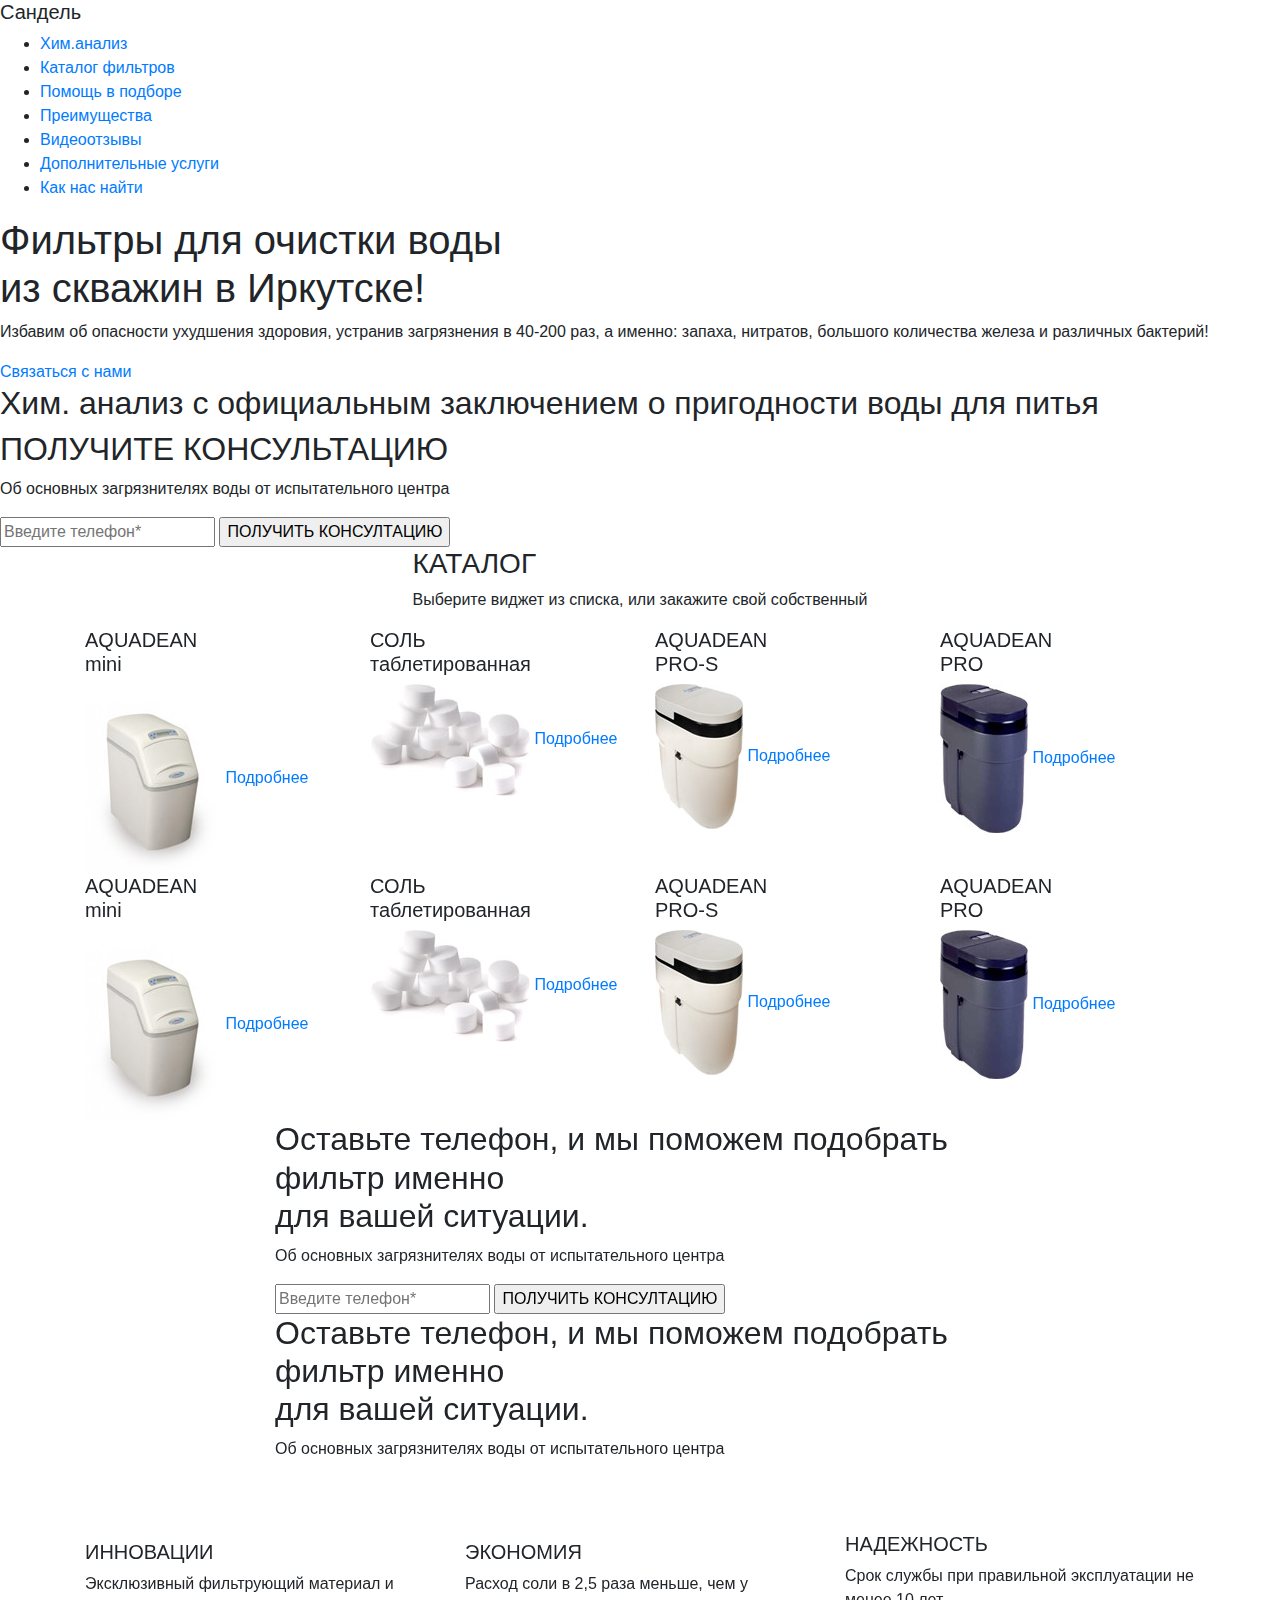
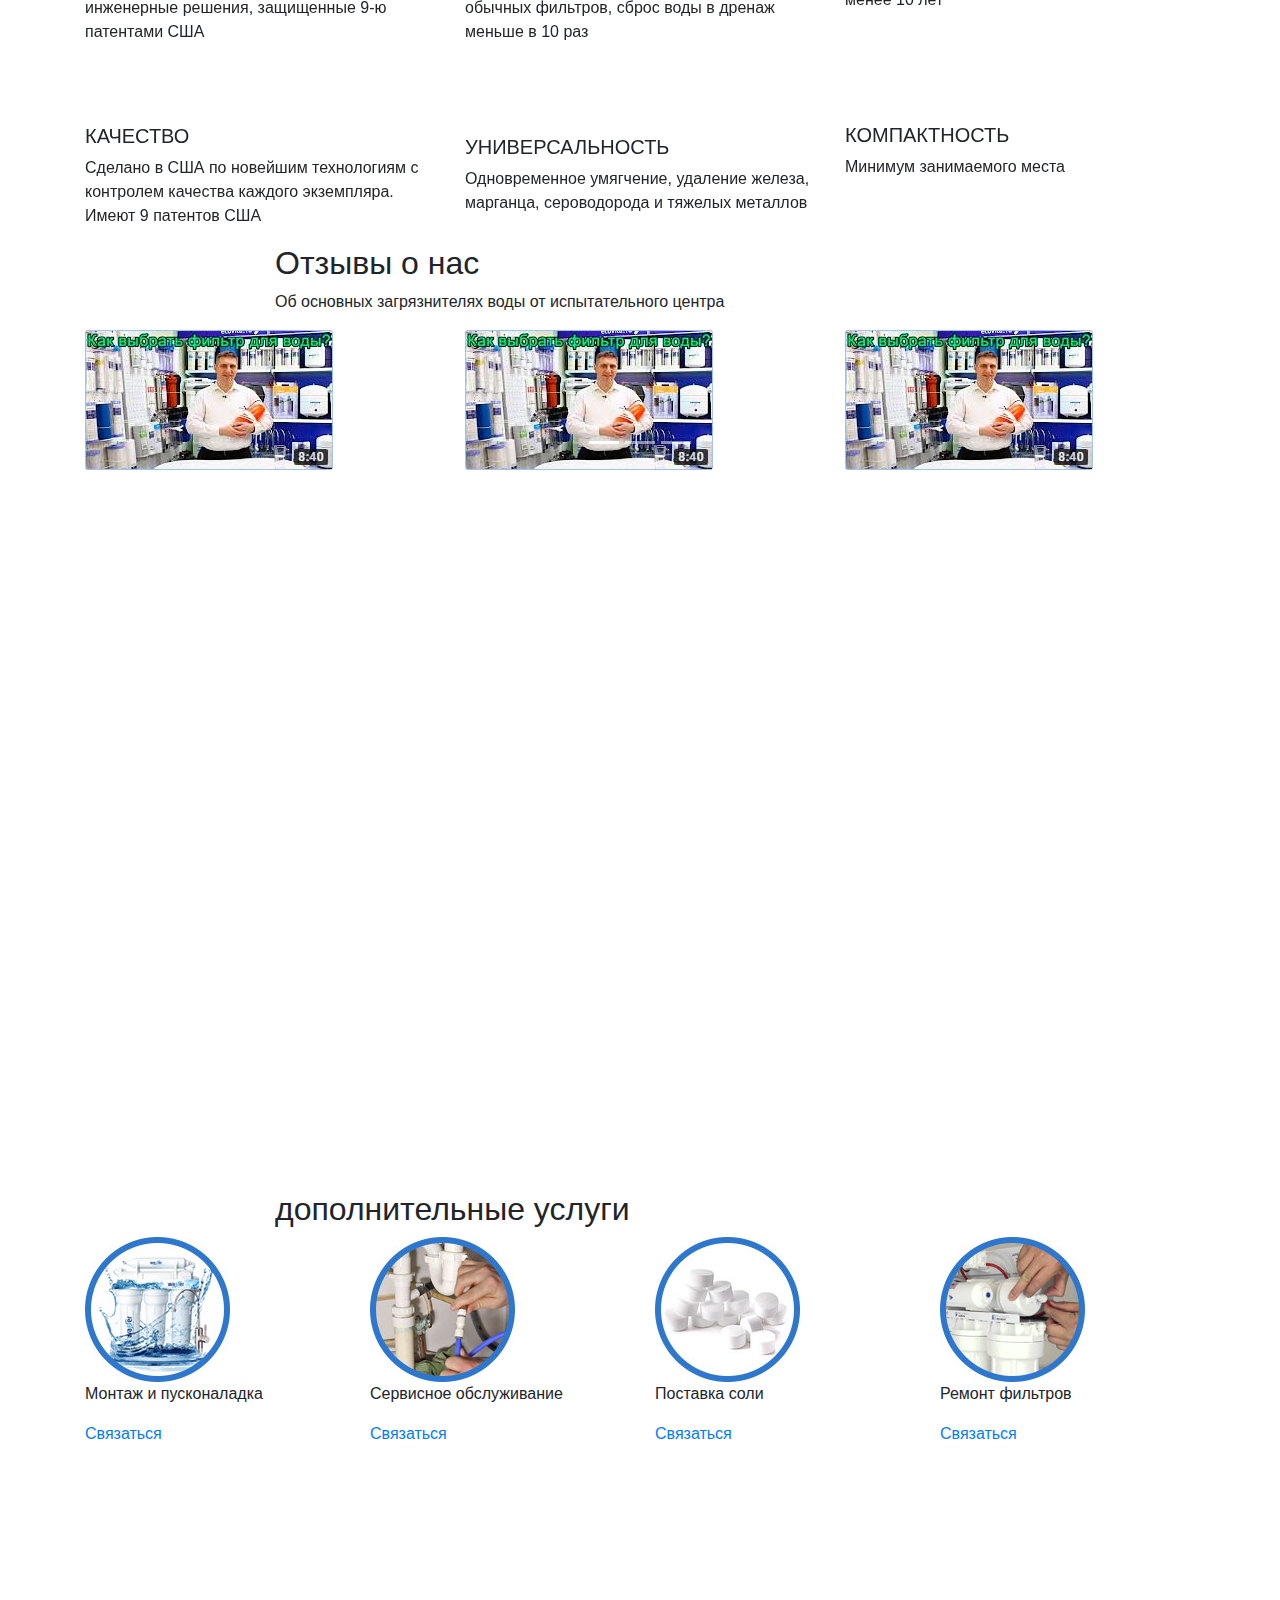
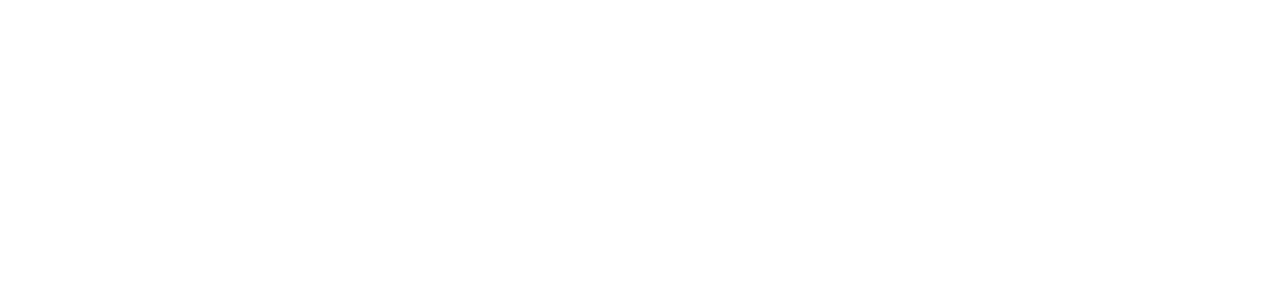
==== filtera/index.html @ b38eb8bc "project-bootstrap" ====
<!doctype html>
<html lang="en">
<head>
    <meta charset="UTF-8">
    <meta name="viewport"
          content="width=device-width, user-scalable=no, initial-scale=1.0, maximum-scale=1.0, minimum-scale=1.0">
    <meta http-equiv="X-UA-Compatible" content="ie=edge">
    <title>Document</title>
    <link rel="stylesheet" href="styles/bootstrap.min.css">
    <link rel="stylesheet" href="styles/magnific-popup.css">
    <link rel="stylesheet" href="styles/main.css">


</head>
<body>
<header>

    <section id="navigate">
        <h5>Сандель</h5>
        <ul>
            <li>
                <a class="navi-item" href="#analyse">Хим.анализ</a>
            </li>
            <li>
                <a class="navi-item" href="#catalog">Каталог фильтров</a>
            </li>
            <li>
                <a class="navi-item" href="#callback">Помощь в подборе</a>
            </li>
            <li>
                <a class="navi-item" href="#advantage">Преимущества</a>
            </li>
            <li>
                <a class="navi-item" href="#video-comment">Видеоотзывы</a>
            </li>
            <li>
                <a class="navi-item" href="#service">Дополнительные услуги</a>
            </li>

            <li>
                <a class="navi-item map-navi" href="#map">Как нас найти</a>
            </li>
        </ul>
        <div class="hamburger">
            <div class="hamburger-center-line"></div>
        </div>
    </section>


    <section id="about_us">
        <div class="text_inner">
            <h1>Фильтры для очистки воды
                <br>
                из скважин в Иркутске!</h1>
            <p>Избавим об опасности ухудшения здоровия, устранив загрязнения в 40-200 раз, а именно:
                запаха, нитратов, большого количества железа и различных бактерий!</p>
            <a href="">Связаться с нами</a>
        </div>
    </section>


    <section id="analyse">
        <div class="content-box">
            <div class="content-inner">
                <h2>Хим. анализ с официальным заключением
                    о пригодности воды для питья</h2>
                <div class="submit-card">
                    <h2>ПОЛУЧИТЕ КОНСУЛЬТАЦИЮ</h2>
                    <p>Об основных загрязнителях воды от испытательного центра</p>
                    <form action="" method="post" id="call">
                        <input type="text" class="phone" placeholder="Введите телефон*">
                        <input type="submit" class="submit-phone" value="ПОЛУЧИТЬ КОНСУЛТАЦИЮ">
                    </form>
                </div>
            </div>
        </div>
    </section>


    <section id="catalog" class="">
        <div class="container">
            <div class="content-box row justify-content-center">
                <div class="text-box col-xl-auto">
                    <h3>КАТАЛОГ</h3>
                    <p>Выберите виджет из списка, или закажите свой собственный</p>
                </div>

                <div id="carouselExampleIndicators" class="carousel c-1 slide" data-ride="carousel">
                    <ol class="carousel-indicators">
                        <li data-target="#carouselExampleIndicators" data-slide-to="0" class="active"></li>
                        <li data-target="#carouselExampleIndicators" data-slide-to="1"></li>
                        <li data-target="#carouselExampleIndicators" data-slide-to="2"></li>
                    </ol>
                    <div class="carousel-inner">
                        <div class="carousel-item active">
                            <div class="items-box d-block w-100">
                                <div class="container">
                                    <div class="row  justify-content-center">
                                        <div class=".col-sm-6 col-md-5 col-lg-4 col-xl-3">
                                            <div class="item-block">
                                                <h5>AQUADEAN <br>mini</h5>
                                                <img src="img/item1.jpg" alt="">
                                                <a href="" class="button">Подробнее</a>
                                            </div>
                                        </div>
                                        <div class=".col-sm-6 col-md-5 col-lg-4 col-xl-3">
                                            <div class="item-block">
                                                <h5>СОЛЬ <br>таблетированная</h5>
                                                <img src="img/item2.jpg" alt="">
                                                <a href="" class="button">Подробнее</a>
                                            </div>
                                        </div>
                                        <div class=".col-sm-6 col-md-5 col-lg-4 col-xl-3">
                                            <div class="item-block">
                                                <h5>AQUADEAN <br>PRO-S</h5>
                                                <img src="img/item3.jpg" alt="">
                                                <a href="" class="button">Подробнее</a>
                                            </div>
                                        </div>
                                        <div class=".col-sm-6 col-md-5 col-lg-4 col-xl-3">
                                            <div class="item-block">
                                                <h5>AQUADEAN <br>PRO</h5>
                                                <img src="img/item4.jpg" alt="">
                                                <a href="" class="button">Подробнее</a>
                                            </div>
                                        </div>
                                        <div class=".col-sm-6 col-md-5 col-lg-4 col-xl-3">
                                            <div class="item-block">
                                                <h5>AQUADEAN <br>mini</h5>
                                                <img src="img/item1.jpg" alt="">
                                                <a href="" class="button">Подробнее</a>
                                            </div>
                                        </div>
                                        <div class=".col-sm-6 col-md-5 col-lg-4 col-xl-3">
                                            <div class="item-block">
                                                <h5>СОЛЬ <br>таблетированная</h5>
                                                <img src="img/item2.jpg" alt="">
                                                <a href="" class="button">Подробнее</a>
                                            </div>
                                        </div>
                                        <div class=".col-sm-6 col-md-5 col-lg-4 col-xl-3">
                                            <div class="item-block">
                                                <h5>AQUADEAN <br>PRO-S</h5>
                                                <img src="img/item3.jpg" alt="">
                                                <a href="" class="button">Подробнее</a>
                                            </div>
                                        </div>
                                        <div class=".col-sm-6 col-md-5 col-lg-4 col-xl-3">
                                            <div class="item-block">
                                                <h5>AQUADEAN <br>PRO</h5>
                                                <img src="img/item4.jpg" alt="">
                                                <a href="" class="button">Подробнее</a>
                                            </div>
                                        </div>
                                    </div>
                                </div>
                            </div>
                        </div>
                        <div class="carousel-item">
                            <div class="items-box d-block w-100">
                                <div class="container">
                                    <div class="row  justify-content-center">
                                        <div class=".col-sm-6 col-md-5 col-lg-4 col-xl-3">
                                            <div class="item-block">
                                                <h5>AQUADEAN <br>mini</h5>
                                                <img src="img/item1.jpg" alt="">
                                                <a href="" class="button">Подробнее</a>
                                            </div>
                                        </div>
                                        <div class=".col-sm-6 col-md-5 col-lg-4 col-xl-3">
                                            <div class="item-block">
                                                <h5>СОЛЬ <br>таблетированная</h5>
                                                <img src="img/item2.jpg" alt="">
                                                <a href="" class="button">Подробнее</a>
                                            </div>
                                        </div>
                                        <div class=".col-sm-6 col-md-5 col-lg-4 col-xl-3">
                                            <div class="item-block">
                                                <h5>AQUADEAN <br>PRO-S</h5>
                                                <img src="img/item3.jpg" alt="">
                                                <a href="" class="button">Подробнее</a>
                                            </div>
                                        </div>
                                        <div class=".col-sm-6 col-md-5 col-lg-4 col-xl-3">
                                            <div class="item-block">
                                                <h5>AQUADEAN <br>PRO</h5>
                                                <img src="img/item4.jpg" alt="">
                                                <a href="" class="button">Подробнее</a>
                                            </div>
                                        </div>
                                        <div class=".col-sm-6 col-md-5 col-lg-4 col-xl-3">
                                            <div class="item-block">
                                                <h5>AQUADEAN <br>mini</h5>
                                                <img src="img/item1.jpg" alt="">
                                                <a href="" class="button">Подробнее</a>
                                            </div>
                                        </div>
                                        <div class=".col-sm-6 col-md-5 col-lg-4 col-xl-3">
                                            <div class="item-block">
                                                <h5>СОЛЬ <br>таблетированная</h5>
                                                <img src="img/item2.jpg" alt="">
                                                <a href="" class="button">Подробнее</a>
                                            </div>
                                        </div>
                                        <div class=".col-sm-6 col-md-5 col-lg-4 col-xl-3">
                                            <div class="item-block">
                                                <h5>AQUADEAN <br>PRO-S</h5>
                                                <img src="img/item3.jpg" alt="">
                                                <a href="" class="button">Подробнее</a>
                                            </div>
                                        </div>
                                        <div class=".col-sm-6 col-md-5 col-lg-4 col-xl-3">
                                            <div class="item-block">
                                                <h5>AQUADEAN <br>PRO</h5>
                                                <img src="img/item4.jpg" alt="">
                                                <a href="" class="button">Подробнее</a>
                                            </div>
                                        </div>
                                    </div>
                                </div>
                            </div>
                        </div>
                        <div class="carousel-item">
                            <div class="items-box d-block w-100">
                                <div class="container">
                                    <div class="row  justify-content-center">
                                        <div class=".col-sm-6 col-md-5 col-lg-4 col-xl-3">
                                            <div class="item-block">
                                                <h5>AQUADEAN <br>mini</h5>
                                                <img src="img/item1.jpg" alt="">
                                                <a href="" class="button">Подробнее</a>
                                            </div>
                                        </div>
                                        <div class=".col-sm-6 col-md-5 col-lg-4 col-xl-3">
                                            <div class="item-block">
                                                <h5>СОЛЬ <br>таблетированная</h5>
                                                <img src="img/item2.jpg" alt="">
                                                <a href="" class="button">Подробнее</a>
                                            </div>
                                        </div>
                                        <div class=".col-sm-6 col-md-5 col-lg-4 col-xl-3">
                                            <div class="item-block">
                                                <h5>AQUADEAN <br>PRO-S</h5>
                                                <img src="img/item3.jpg" alt="">
                                                <a href="" class="button">Подробнее</a>
                                            </div>
                                        </div>
                                        <div class=".col-sm-6 col-md-5 col-lg-4 col-xl-3">
                                            <div class="item-block">
                                                <h5>AQUADEAN <br>PRO</h5>
                                                <img src="img/item4.jpg" alt="">
                                                <a href="" class="button">Подробнее</a>
                                            </div>
                                        </div>
                                        <div class=".col-sm-6 col-md-5 col-lg-4 col-xl-3">
                                            <div class="item-block">
                                                <h5>AQUADEAN <br>mini</h5>
                                                <img src="img/item1.jpg" alt="">
                                                <a href="" class="button">Подробнее</a>
                                            </div>
                                        </div>
                                        <div class=".col-sm-6 col-md-5 col-lg-4 col-xl-3">
                                            <div class="item-block">
                                                <h5>СОЛЬ <br>таблетированная</h5>
                                                <img src="img/item2.jpg" alt="">
                                                <a href="" class="button">Подробнее</a>
                                            </div>
                                        </div>
                                        <div class=".col-sm-6 col-md-5 col-lg-4 col-xl-3">
                                            <div class="item-block">
                                                <h5>AQUADEAN <br>PRO-S</h5>
                                                <img src="img/item3.jpg" alt="">
                                                <a href="" class="button">Подробнее</a>
                                            </div>
                                        </div>
                                        <div class=".col-sm-6 col-md-5 col-lg-4 col-xl-3">
                                            <div class="item-block">
                                                <h5>AQUADEAN <br>PRO</h5>
                                                <img src="img/item4.jpg" alt="">
                                                <a href="" class="button">Подробнее</a>
                                            </div>
                                        </div>
                                    </div>
                                </div>
                            </div>
                        </div>
                    </div>
                </div>
            </div>
        </div>
    </section>


    <section id="callback">
        <div class="container">
            <div class="content-box row justify-content-center">
                <div class="text-box col-xl-8">
                    <h2>Оставьте телефон, и мы поможем подобрать фильтр именно <br>
                        для вашей ситуации.</h2>
                    <p>Об основных загрязнителях воды от испытательного центра</p>
                </div>
                <div class="text-box col-xl-8">
                    <form action="" method="post" id="call_2">
                        <input type="text" class="phone" placeholder="Введите телефон*">
                        <input type="submit" class="submit-phone" value="ПОЛУЧИТЬ КОНСУЛТАЦИЮ">
                    </form>
                </div>
            </div>
        </div>
    </section>


    <section id="advantage">
        <div class="container">
            <div class="content-box row justify-content-center">
                <div class="text-box col-xl-8">
                    <h2>Оставьте телефон, и мы поможем подобрать фильтр именно <br>
                        для вашей ситуации.</h2>
                    <p>Об основных загрязнителях воды от испытательного центра</p>
                </div>

                <div class="container advantage-container">
                    <div class="row  justify-content-center">
                        <div class="col-xl-4">
                            <div class="item-block">
                                <div class="round">
                                    <img src="img/Shape_1.svg" alt="">
                                </div>
                                <h5>ИННОВАЦИИ</h5>
                                <p>Эксклюзивный фильтрующий материал и инженерные решения, защищенные 9-ю патентами
                                    США</p>
                            </div>
                        </div>
                        <div class="col-xl-4">
                            <div class="item-block">
                                <div class="round">
                                    <img src="img/Shape_2.svg" alt="">
                                </div>
                                <h5>ЭКОНОМИЯ</h5>
                                <p>Расход соли в 2,5 раза меньше, чем у обычных фильтров, сброс воды в дренаж меньше в
                                    10 раз</p>
                            </div>
                        </div>
                        <div class="col-xl-4">
                            <div class="item-block">
                                <div class="round">
                                    <img src="img/Shape_3.svg" alt="">
                                </div>
                                <h5>НАДЕЖНОСТЬ
                                </h5>
                                <p>Срок службы при правильной эксплуатации не менее 10 лет</p>
                            </div>
                        </div>
                        <div class="col-xl-4">
                            <div class="item-block">
                                <div class="round">
                                    <img src="img/Shape_4.svg" alt="">
                                </div>
                                <h5>КАЧЕСТВО</h5>
                                <p>Сделано в США по новейшим технологиям с контролем качества каждого экземпляра. Имеют
                                    9 патентов США</p>
                            </div>
                        </div>
                        <div class="col-xl-4">
                            <div class="item-block">
                                <div class="round">
                                    <img src="img/Shape_5.svg" alt="">
                                </div>
                                <h5>УНИВЕРСАЛЬНОСТЬ</h5>
                                <p>Одновременное умягчение, удаление железа, марганца, сероводорода и тяжелых
                                    металлов</p>
                            </div>
                        </div>
                        <div class="col-xl-4">
                            <div class="item-block">
                                <div class="round">
                                    <img src="img/Shape_6.svg" alt="">
                                </div>
                                <h5>КОМПАКТНОСТЬ</h5>
                                <p>Минимум занимаемого места</p>
                            </div>
                        </div>

                    </div>
                </div>
            </div>
        </div>
    </section>


    <section id="video-comment">
        <div class="container">
            <div class="content-box row justify-content-center">
                <div class="text-box col-xl-8">
                    <h2>Отзывы о нас</h2>
                    <p>Об основных загрязнителях воды от испытательного центра</p>
                </div>
            </div>
        </div>

        <div id="carouselExampleIndicators-2" class="carousel c-2 slide" data-ride="carousel">
            <ol class="carousel-indicators">
                <li data-target="#carouselExampleIndicators-2" data-slide-to="0" class="active"></li>
                <li data-target="#carouselExampleIndicators-2" data-slide-to="1"></li>
                <li data-target="#carouselExampleIndicators-2" data-slide-to="2"></li>
            </ol>
            <div class="carousel-inner">
                <div class="carousel-item active">
                    <div class="container">
                        <div class="row  justify-content-center">
                            <div class="video-screen col-xl-4">
                                <a href="#iframe1" class="button1">
                                    <img src="img/video.jpg" alt="">
                                </a>
                            </div>
                            <div class="video-screen col-xl-4">
                                <a href="#iframe1" class="button1">
                                    <img src="img/video.jpg" alt="">
                                </a>
                            </div>
                            <div class="video-screen col-xl-4">
                                <a href="#iframe1" class="button1">
                                    <img src="img/video.jpg" alt="">
                                </a>
                            </div>
                        </div>
                    </div>
                </div>
                <div class="carousel-item">
                    <div class="container">
                        <div class="row  justify-content-center">
                            <div class="video-screen col-xl-4">
                                <a href="#iframe1" class="button1">
                                    <img src="img/video.jpg" alt="">
                                </a>
                            </div>
                            <div class="video-screen col-xl-4">
                                <a href="#iframe1" class="button1">
                                    <img src="img/video.jpg" alt="">
                                </a>
                            </div>
                            <div class="video-screen col-xl-4">
                                <a href="#iframe1" class="button1">
                                    <img src="img/video.jpg" alt="">
                                </a>
                            </div>
                        </div>
                    </div>
                </div>
                <div class="carousel-item">
                    <div class="container">
                        <div class="row  justify-content-center">
                            <div class="video-screen col-xl-4">
                                <a href="#iframe1" class="button1">
                                    <img src="img/video.jpg" alt="">
                                </a>
                            </div>
                            <div class="video-screen col-xl-4">
                                <a href="#iframe1" class="button1">
                                    <img src="img/video.jpg" alt="">
                                </a>
                            </div>
                            <div class="video-screen col-xl-4">
                                <a href="#iframe1" class="button1">
                                    <img src="img/video.jpg" alt="">
                                </a>
                            </div>
                        </div>
                    </div>
                </div>
            </div>
        </div>


        <div class="hidden">
            <div id="iframe1" class="embed-responsive embed-responsive-16by9">
                <iframe src="https://www.youtube.com/embed/apsomulNHGI" class="embed-responsive-item"
                        allowfullscreen></iframe>
            </div>
        </div>
    </section>


    <section id="service">
        <div class="container">
            <div class="content-box row justify-content-center">
                <div class="text-box col-xl-8">
                    <h2>дополнительные услуги</h2>
                </div>
            </div>
        </div>
        <div class="container">
            <div class="row  justify-content-center">
                <div class=".col-sm-6 col-md-5 col-lg-4 col-xl-3">
                    <div class="item-block">
                        <img src="img/Lay1.jpg" alt="">
                        <p>Монтаж и пусконаладка</p>
                        <a href="" class="button">Связаться</a>
                    </div>
                </div>
                <div class=".col-sm-6 col-md-5 col-lg-4 col-xl-3">
                    <div class="item-block">
                        <img src="img/Lay2.jpg" alt="">
                        <p>Сервисное обслуживание</p>
                        <a href="" class="button">Связаться</a>
                    </div>
                </div>
                <div class=".col-sm-6 col-md-5 col-lg-4 col-xl-3">
                    <div class="item-block">
                        <img src="img/Lay3.jpg" alt="">
                        <p>Поставка
                            соли</p>
                        <a href="" class="button">Связаться</a>
                    </div>
                </div>
                <div class=".col-sm-6 col-md-5 col-lg-4 col-xl-3">
                    <div class="item-block">
                        <img src="img/Lay4.jpg" alt="">
                        <p>Ремонт фильтров</p>
                        <a href="" class="button">Связаться</a>
                    </div>
                </div>
            </div>
        </div>
    </section>
<div class="hidden">
    <div id="map">
        <iframe src="https://www.google.com/maps/embed?pb=!1m18!1m12!1m3!1d678686.502661067!2d37.16182819512932!3d48.35823407173615!2m3!1f0!2f0!3f0!3m2!1i1024!2i768!4f13.1!3m3!1m2!1s0x0%3A0xeffde31f0d7e9b93!2z0JPQtdC50LfQtdGAINCU0L7QvdC10YbQuiDRhNC40LvRjNGC0YDRiyDQtNC70Y8g0LLQvtC00Ys!5e0!3m2!1sru!2sua!4v1518954403431" width="600" height="450" frameborder="0" style="border:0" allowfullscreen></iframe>
    </div>

</div>


</header>


<script src="js/jquery-3.2.1.min.js" defer></script>
<script src="js/bootstrap.min.js" defer></script>
<script src="js/jquery.magnific-popup.js" defer></script>
<script src="js/main.js" defer></script>
</body>
</html>
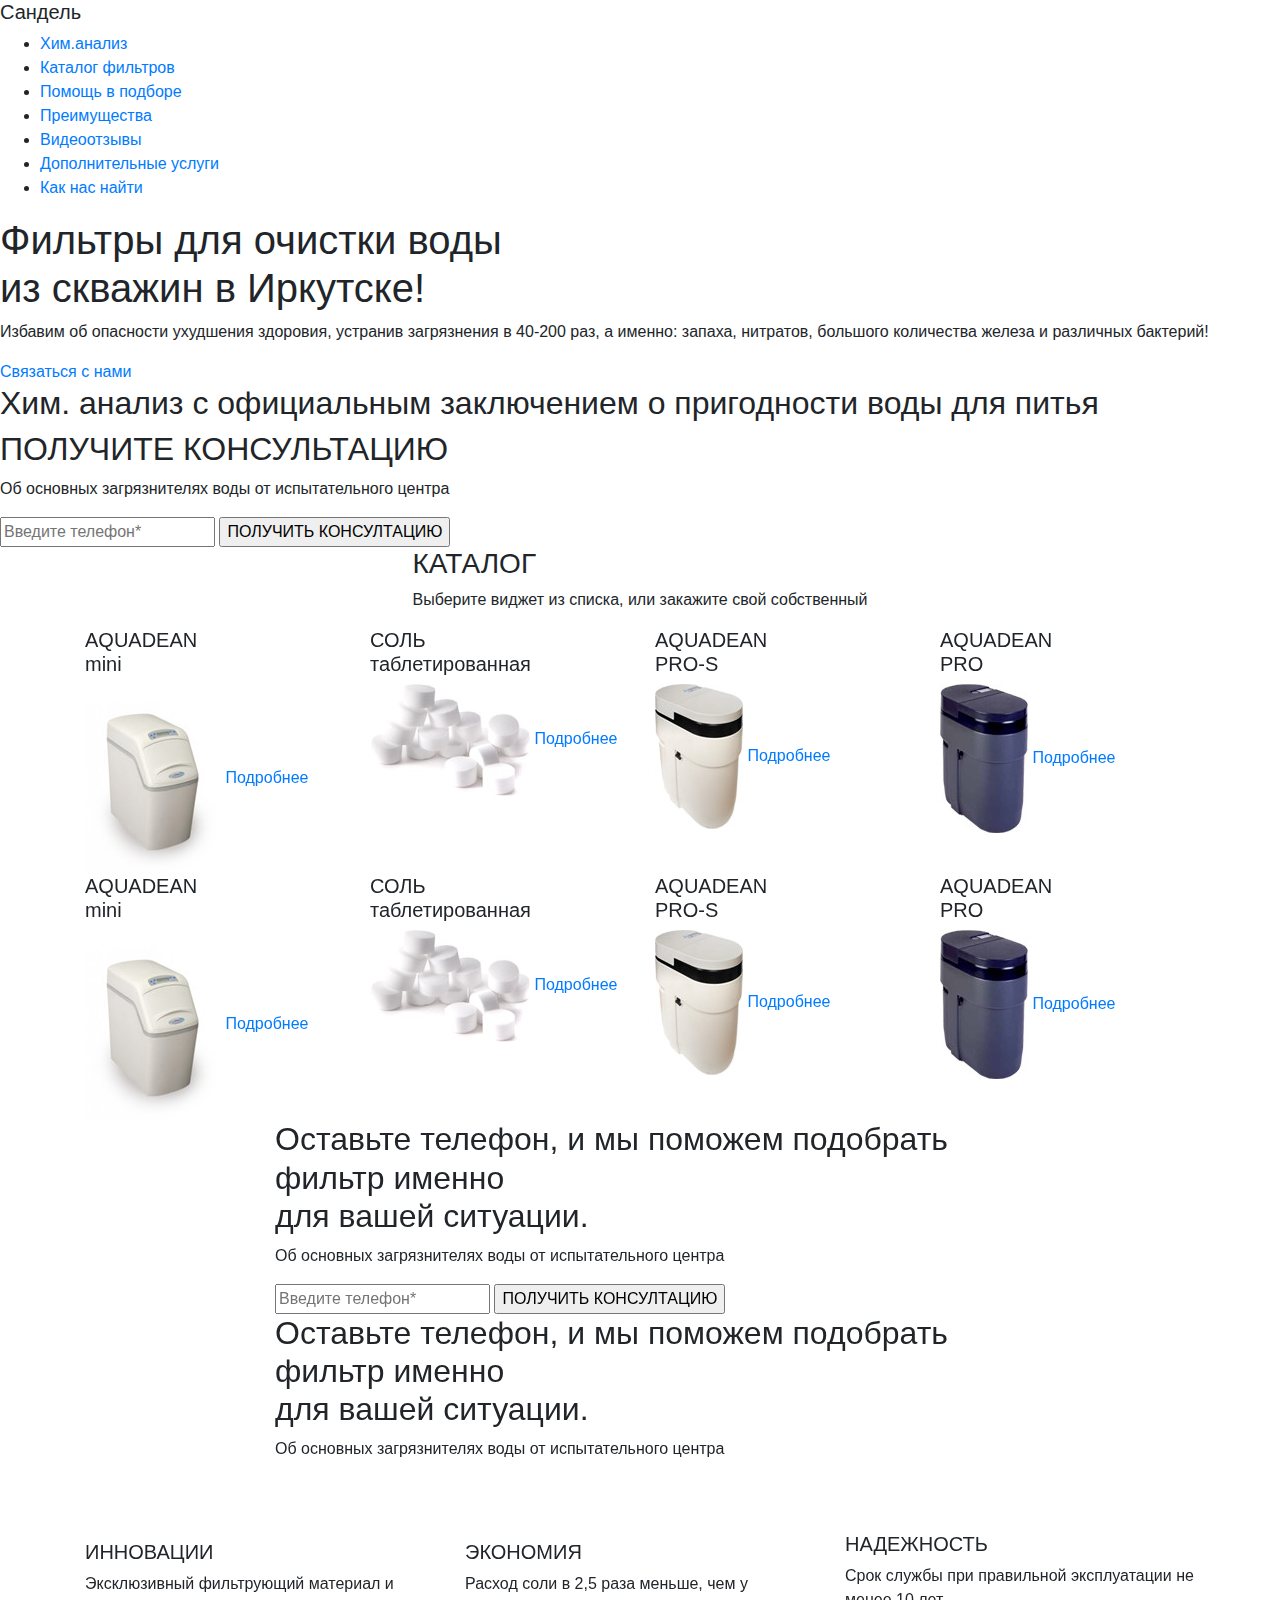
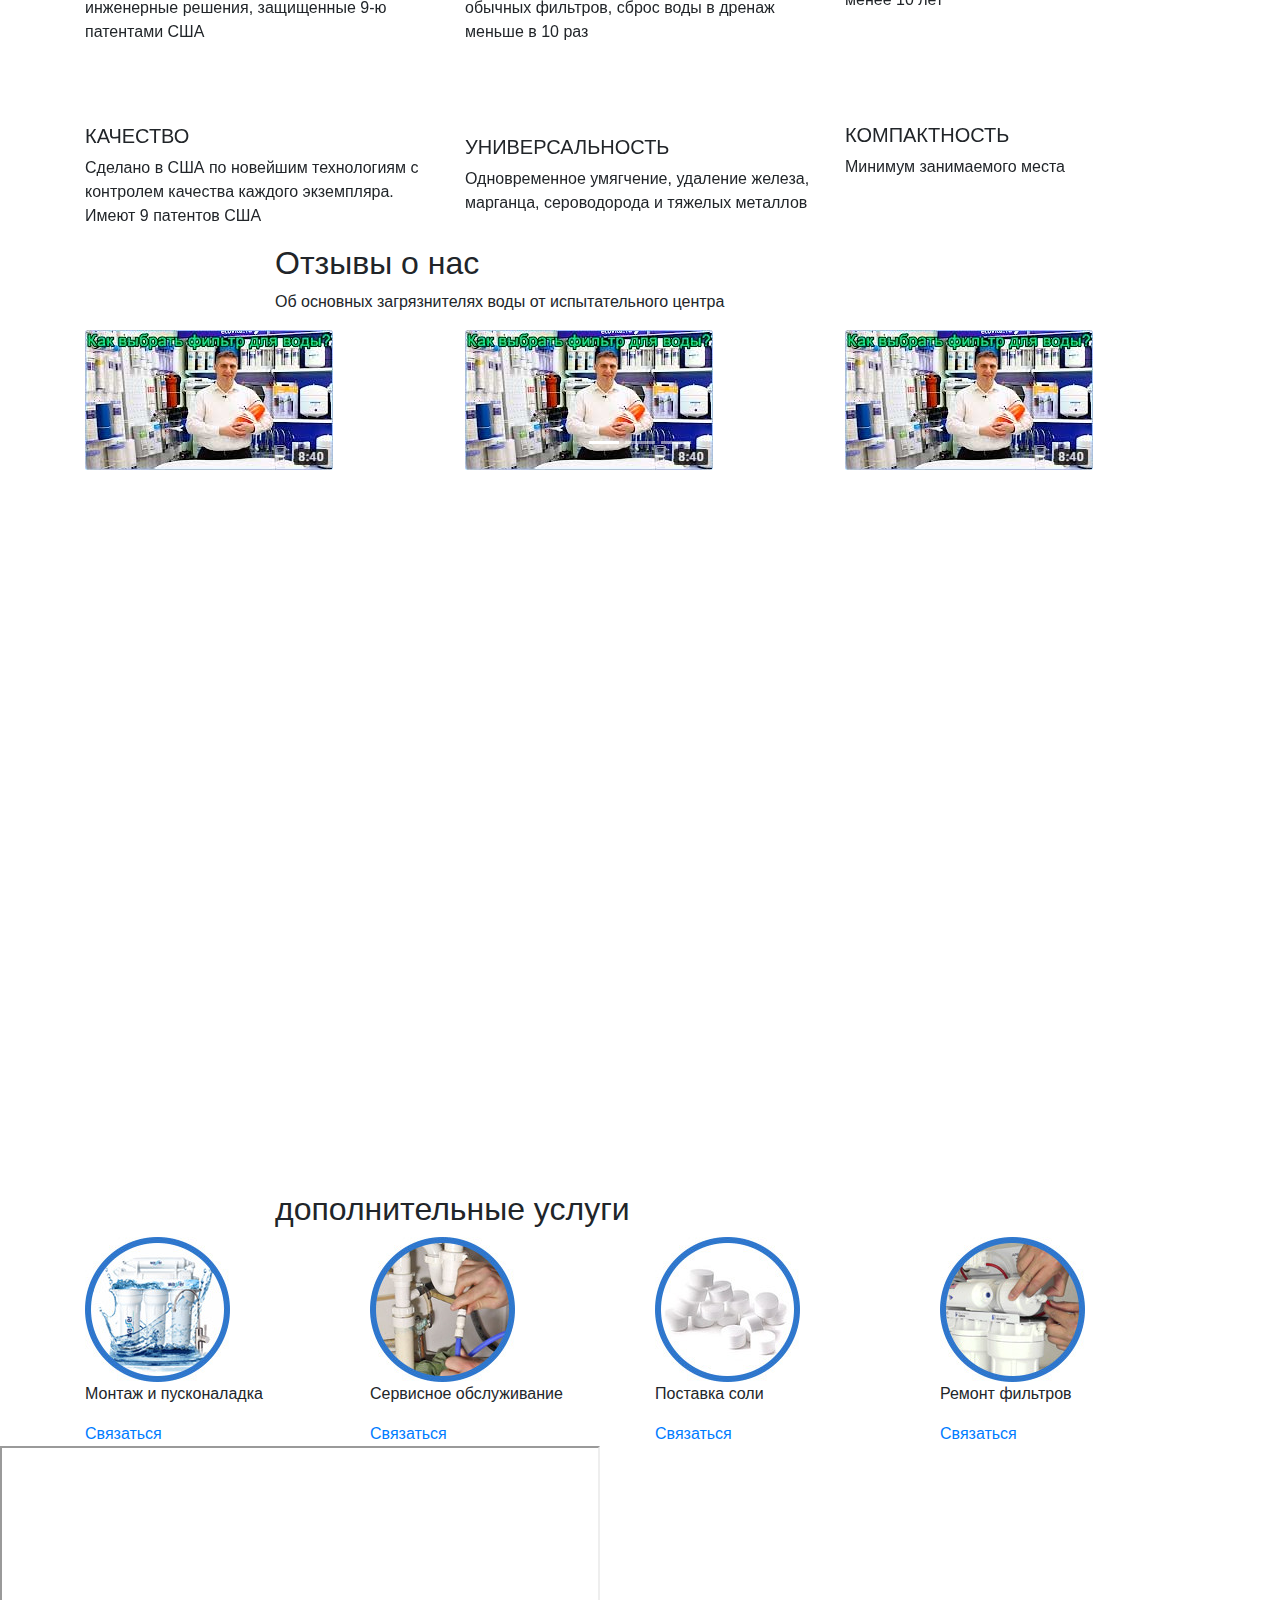
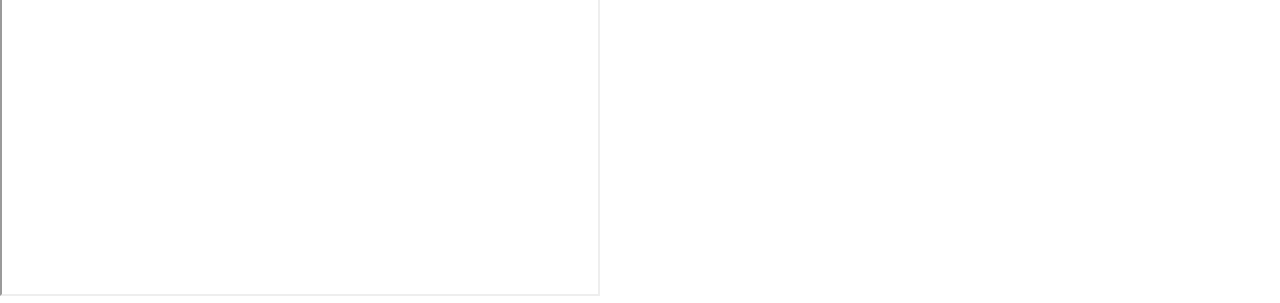
==== commit c7ef7612: "ekzam3" ====
--- a/filtera/index.html
+++ b/filtera/index.html
@@ -524,9 +524,9 @@
         </div>
     </section>
 <div class="hidden">
-    <div id="map">
-        <iframe src="https://www.google.com/maps/embed?pb=!1m18!1m12!1m3!1d678686.502661067!2d37.16182819512932!3d48.35823407173615!2m3!1f0!2f0!3f0!3m2!1i1024!2i768!4f13.1!3m3!1m2!1s0x0%3A0xeffde31f0d7e9b93!2z0JPQtdC50LfQtdGAINCU0L7QvdC10YbQuiDRhNC40LvRjNGC0YDRiyDQtNC70Y8g0LLQvtC00Ys!5e0!3m2!1sru!2sua!4v1518954403431" width="600" height="450" frameborder="0" style="border:0" allowfullscreen></iframe>
-    </div>
+
+        <iframe id="map" src="https://www.google.com/maps/embed?pb=!1m18!1m12!1m3!1d678686.502661067!2d37.16182819512932!3d48.35823407173615!2m3!1f0!2f0!3f0!3m2!1i1024!2i768!4f13.1!3m3!1m2!1s0x0%3A0xeffde31f0d7e9b93!2z0JPQtdC50LfQtdGAINCU0L7QvdC10YbQuiDRhNC40LvRjNGC0YDRiyDQtNC70Y8g0LLQvtC00Ys!5e0!3m2!1sru!2sua!4v1518954403431" width="600" height="450"  class="embed-responsive-item"></iframe>
+
 
 </div>
 
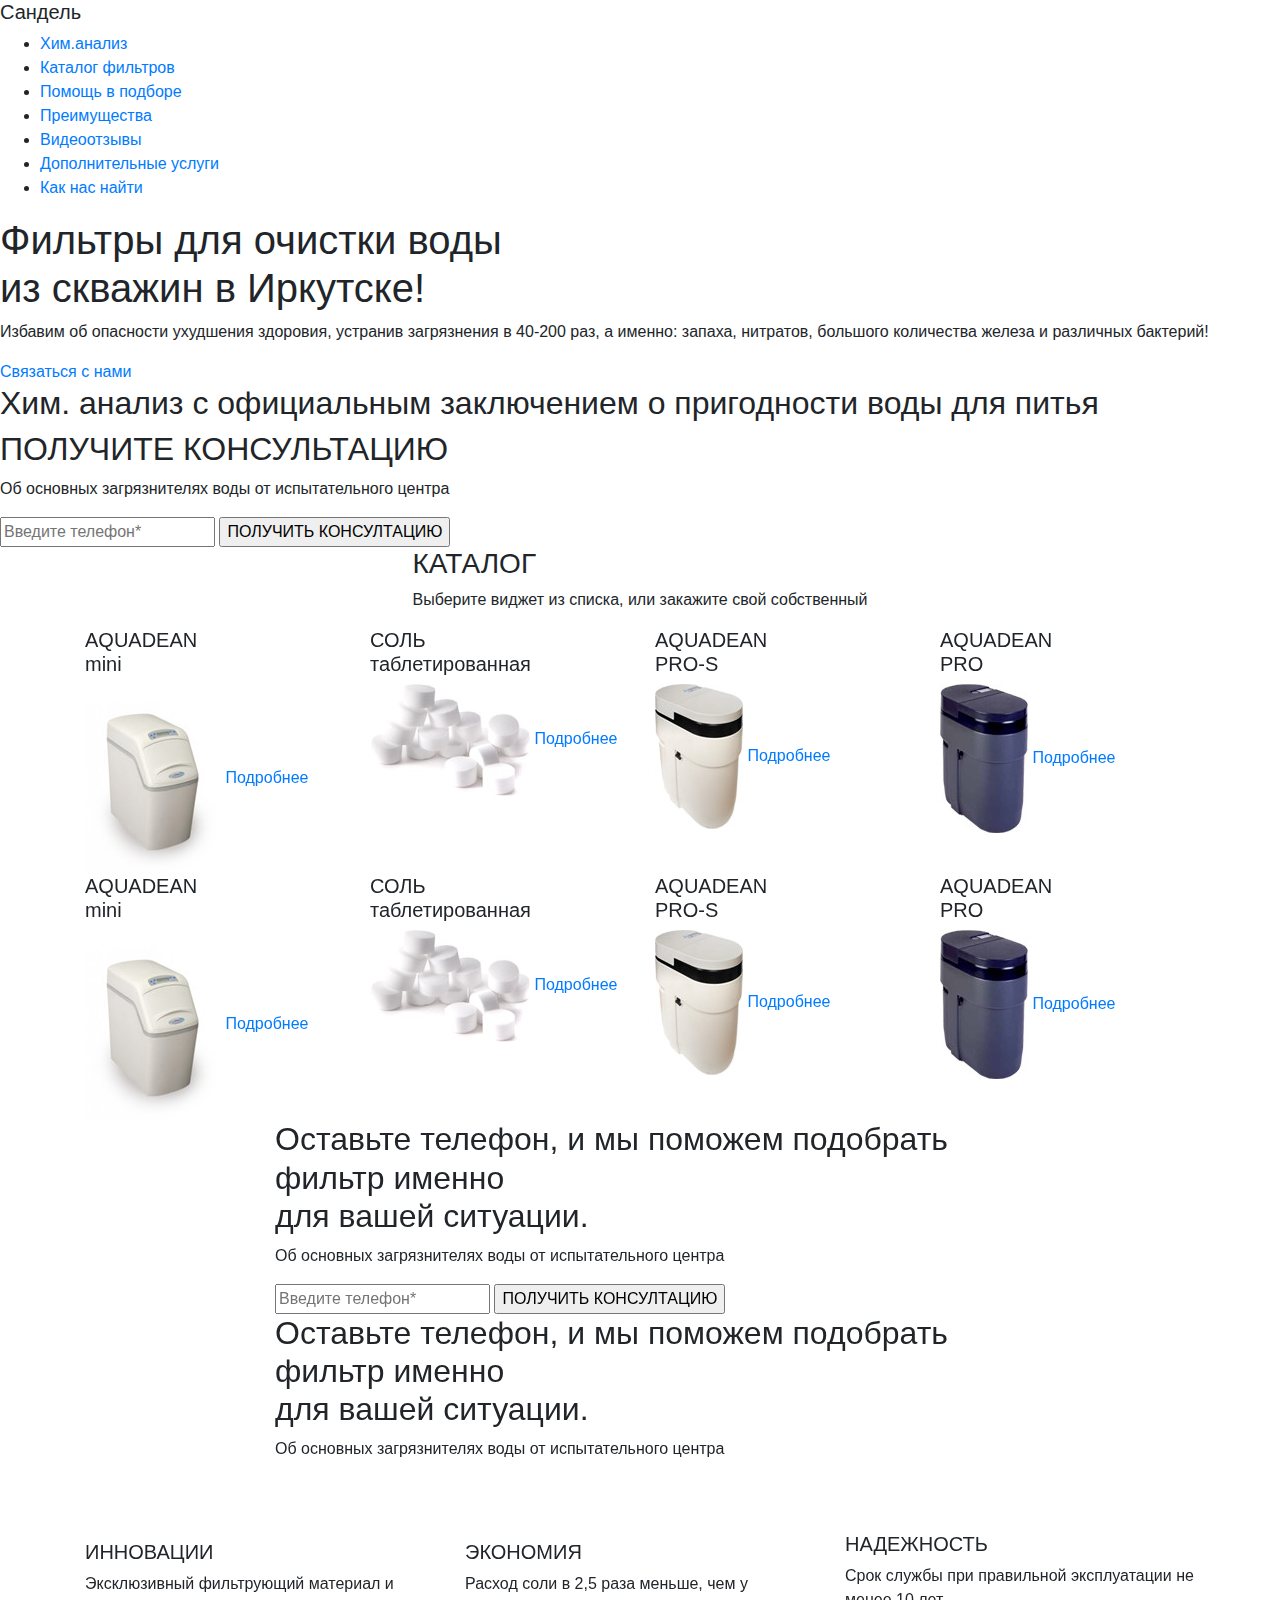
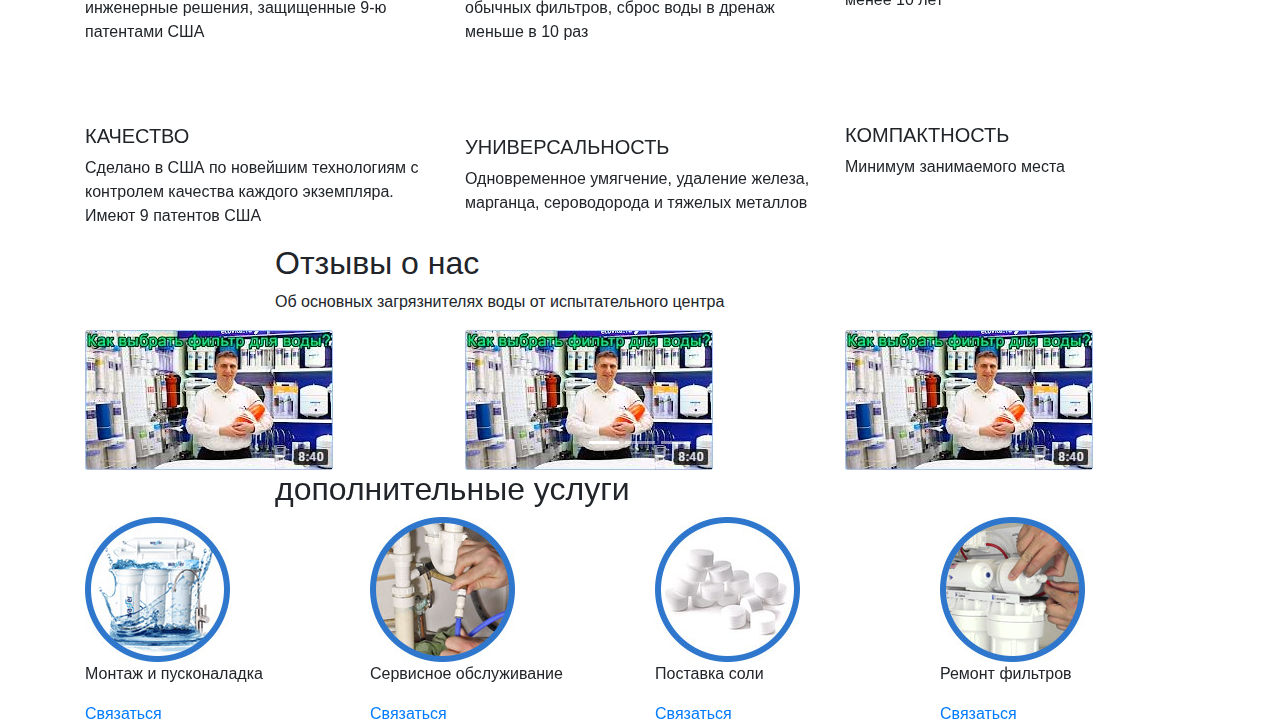
==== commit 8febc2d0: "ekzam3" ====
--- a/filtera/index.html
+++ b/filtera/index.html
@@ -38,7 +38,7 @@
             </li>
 
             <li>
-                <a class="navi-item map-navi" href="#map">Как нас найти</a>
+                <a class="navi-item map-navi" href="https://www.google.com/maps/embed?pb=!1m14!1m8!1m3!1d1335.0823353331682!2d37.909317539263!3d47.99120469784967!3m2!1i1024!2i768!4f13.1!3m3!1m2!1s0x0%3A0xeffde31f0d7e9b93!2z0JPQtdC50LfQtdGAINCU0L7QvdC10YbQuiDRhNC40LvRjNGC0YDRiyDQtNC70Y8g0LLQvtC00Ys!5e0!3m2!1sru!2sua!4v1518983238246">Как нас найти</a>
             </li>
         </ul>
         <div class="hamburger">
@@ -409,17 +409,17 @@
                     <div class="container">
                         <div class="row  justify-content-center">
                             <div class="video-screen col-xl-4">
-                                <a href="#iframe1" class="button1">
-                                    <img src="img/video.jpg" alt="">
-                                </a>
-                            </div>
-                            <div class="video-screen col-xl-4">
-                                <a href="#iframe1" class="button1">
-                                    <img src="img/video.jpg" alt="">
-                                </a>
-                            </div>
-                            <div class="video-screen col-xl-4">
-                                <a href="#iframe1" class="button1">
+                                <a href="https://www.youtube.com/embed/apsomulNHGI" class="button1">
+                                    <img src="img/video.jpg" alt="">
+                                </a>
+                            </div>
+                            <div class="video-screen col-xl-4">
+                                <a href="https://www.youtube.com/embed/apsomulNHGI" class="button1">
+                                    <img src="img/video.jpg" alt="">
+                                </a>
+                            </div>
+                            <div class="video-screen col-xl-4">
+                                <a href="https://www.youtube.com/embed/apsomulNHGI" class="button1">
                                     <img src="img/video.jpg" alt="">
                                 </a>
                             </div>
@@ -430,17 +430,17 @@
                     <div class="container">
                         <div class="row  justify-content-center">
                             <div class="video-screen col-xl-4">
-                                <a href="#iframe1" class="button1">
-                                    <img src="img/video.jpg" alt="">
-                                </a>
-                            </div>
-                            <div class="video-screen col-xl-4">
-                                <a href="#iframe1" class="button1">
-                                    <img src="img/video.jpg" alt="">
-                                </a>
-                            </div>
-                            <div class="video-screen col-xl-4">
-                                <a href="#iframe1" class="button1">
+                                <a href="https://www.youtube.com/embed/apsomulNHGI" class="button1">
+                                    <img src="img/video.jpg" alt="">
+                                </a>
+                            </div>
+                            <div class="video-screen col-xl-4">
+                                <a href="https://www.youtube.com/embed/apsomulNHGI" class="button1">
+                                    <img src="img/video.jpg" alt="">
+                                </a>
+                            </div>
+                            <div class="video-screen col-xl-4">
+                                <a href="https://www.youtube.com/embed/apsomulNHGI" class="button1">
                                     <img src="img/video.jpg" alt="">
                                 </a>
                             </div>
@@ -451,33 +451,26 @@
                     <div class="container">
                         <div class="row  justify-content-center">
                             <div class="video-screen col-xl-4">
-                                <a href="#iframe1" class="button1">
-                                    <img src="img/video.jpg" alt="">
-                                </a>
-                            </div>
-                            <div class="video-screen col-xl-4">
-                                <a href="#iframe1" class="button1">
-                                    <img src="img/video.jpg" alt="">
-                                </a>
-                            </div>
-                            <div class="video-screen col-xl-4">
-                                <a href="#iframe1" class="button1">
-                                    <img src="img/video.jpg" alt="">
-                                </a>
-                            </div>
-                        </div>
-                    </div>
-                </div>
-            </div>
-        </div>
-
-
-        <div class="hidden">
-            <div id="iframe1" class="embed-responsive embed-responsive-16by9">
-                <iframe src="https://www.youtube.com/embed/apsomulNHGI" class="embed-responsive-item"
-                        allowfullscreen></iframe>
-            </div>
-        </div>
+                                <a href="https://www.youtube.com/embed/apsomulNHGI" class="button1">
+                                    <img src="img/video.jpg" alt="">
+                                </a>
+                            </div>
+                            <div class="video-screen col-xl-4">
+                                <a href="https://www.youtube.com/embed/apsomulNHGI" class="button1">
+                                    <img src="img/video.jpg" alt="">
+                                </a>
+                            </div>
+                            <div class="video-screen col-xl-4">
+                                <a href="https://www.youtube.com/embed/apsomulNHGI" class="button1">
+                                    <img src="img/video.jpg" alt="">
+                                </a>
+                            </div>
+                        </div>
+                    </div>
+                </div>
+            </div>
+        </div>
+
     </section>
 
 
@@ -523,12 +516,7 @@
             </div>
         </div>
     </section>
-<div class="hidden">
-
-        <iframe id="map" src="https://www.google.com/maps/embed?pb=!1m18!1m12!1m3!1d678686.502661067!2d37.16182819512932!3d48.35823407173615!2m3!1f0!2f0!3f0!3m2!1i1024!2i768!4f13.1!3m3!1m2!1s0x0%3A0xeffde31f0d7e9b93!2z0JPQtdC50LfQtdGAINCU0L7QvdC10YbQuiDRhNC40LvRjNGC0YDRiyDQtNC70Y8g0LLQvtC00Ys!5e0!3m2!1sru!2sua!4v1518954403431" width="600" height="450"  class="embed-responsive-item"></iframe>
-
-
-</div>
+
 
 
 </header>
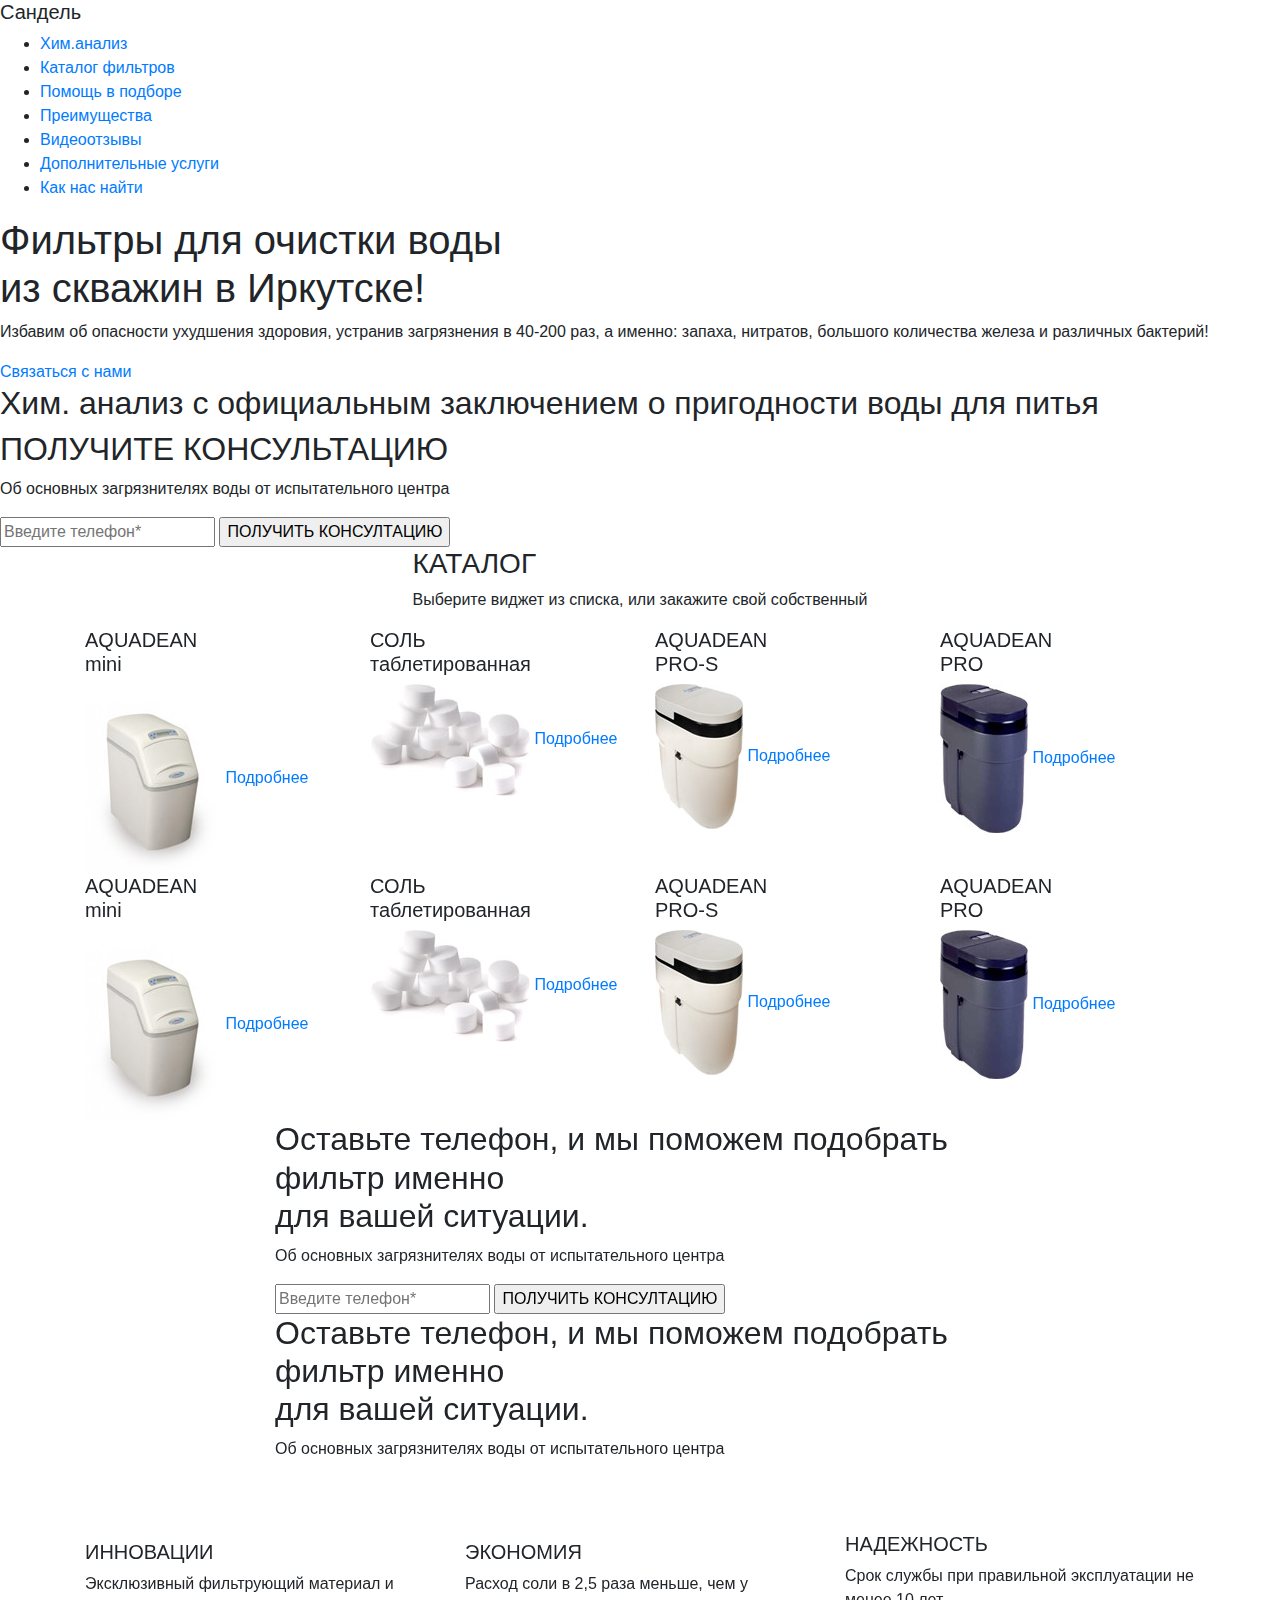
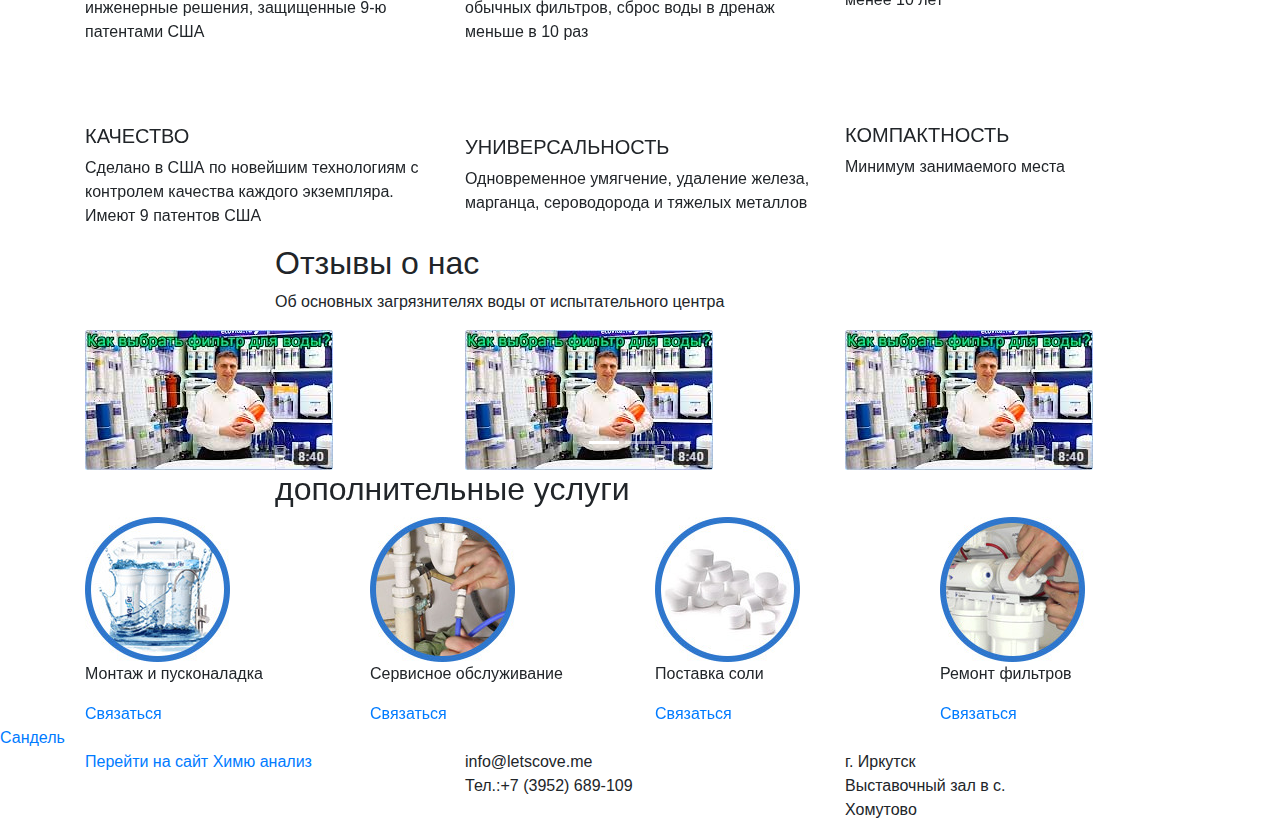
==== commit c112dc5e: "ekzam3" ====
--- a/filtera/index.html
+++ b/filtera/index.html
@@ -13,272 +13,273 @@
 
 </head>
 <body>
-<header>
-
-    <section id="navigate">
-        <h5>Сандель</h5>
-        <ul>
-            <li>
-                <a class="navi-item" href="#analyse">Хим.анализ</a>
-            </li>
-            <li>
-                <a class="navi-item" href="#catalog">Каталог фильтров</a>
-            </li>
-            <li>
-                <a class="navi-item" href="#callback">Помощь в подборе</a>
-            </li>
-            <li>
-                <a class="navi-item" href="#advantage">Преимущества</a>
-            </li>
-            <li>
-                <a class="navi-item" href="#video-comment">Видеоотзывы</a>
-            </li>
-            <li>
-                <a class="navi-item" href="#service">Дополнительные услуги</a>
-            </li>
-
-            <li>
-                <a class="navi-item map-navi" href="https://www.google.com/maps/embed?pb=!1m14!1m8!1m3!1d1335.0823353331682!2d37.909317539263!3d47.99120469784967!3m2!1i1024!2i768!4f13.1!3m3!1m2!1s0x0%3A0xeffde31f0d7e9b93!2z0JPQtdC50LfQtdGAINCU0L7QvdC10YbQuiDRhNC40LvRjNGC0YDRiyDQtNC70Y8g0LLQvtC00Ys!5e0!3m2!1sru!2sua!4v1518983238246">Как нас найти</a>
-            </li>
-        </ul>
-        <div class="hamburger">
-            <div class="hamburger-center-line"></div>
-        </div>
-    </section>
-
-
-    <section id="about_us">
-        <div class="text_inner">
-            <h1>Фильтры для очистки воды
-                <br>
-                из скважин в Иркутске!</h1>
-            <p>Избавим об опасности ухудшения здоровия, устранив загрязнения в 40-200 раз, а именно:
-                запаха, нитратов, большого количества железа и различных бактерий!</p>
-            <a href="">Связаться с нами</a>
-        </div>
-    </section>
-
-
-    <section id="analyse">
-        <div class="content-box">
-            <div class="content-inner">
-                <h2>Хим. анализ с официальным заключением
-                    о пригодности воды для питья</h2>
-                <div class="submit-card">
-                    <h2>ПОЛУЧИТЕ КОНСУЛЬТАЦИЮ</h2>
-                    <p>Об основных загрязнителях воды от испытательного центра</p>
-                    <form action="" method="post" id="call">
-                        <input type="text" class="phone" placeholder="Введите телефон*">
-                        <input type="submit" class="submit-phone" value="ПОЛУЧИТЬ КОНСУЛТАЦИЮ">
-                    </form>
-                </div>
-            </div>
-        </div>
-    </section>
-
-
-    <section id="catalog" class="">
-        <div class="container">
-            <div class="content-box row justify-content-center">
-                <div class="text-box col-xl-auto">
-                    <h3>КАТАЛОГ</h3>
-                    <p>Выберите виджет из списка, или закажите свой собственный</p>
-                </div>
-
-                <div id="carouselExampleIndicators" class="carousel c-1 slide" data-ride="carousel">
-                    <ol class="carousel-indicators">
-                        <li data-target="#carouselExampleIndicators" data-slide-to="0" class="active"></li>
-                        <li data-target="#carouselExampleIndicators" data-slide-to="1"></li>
-                        <li data-target="#carouselExampleIndicators" data-slide-to="2"></li>
-                    </ol>
-                    <div class="carousel-inner">
-                        <div class="carousel-item active">
-                            <div class="items-box d-block w-100">
-                                <div class="container">
-                                    <div class="row  justify-content-center">
-                                        <div class=".col-sm-6 col-md-5 col-lg-4 col-xl-3">
-                                            <div class="item-block">
-                                                <h5>AQUADEAN <br>mini</h5>
-                                                <img src="img/item1.jpg" alt="">
-                                                <a href="" class="button">Подробнее</a>
-                                            </div>
-                                        </div>
-                                        <div class=".col-sm-6 col-md-5 col-lg-4 col-xl-3">
-                                            <div class="item-block">
-                                                <h5>СОЛЬ <br>таблетированная</h5>
-                                                <img src="img/item2.jpg" alt="">
-                                                <a href="" class="button">Подробнее</a>
-                                            </div>
-                                        </div>
-                                        <div class=".col-sm-6 col-md-5 col-lg-4 col-xl-3">
-                                            <div class="item-block">
-                                                <h5>AQUADEAN <br>PRO-S</h5>
-                                                <img src="img/item3.jpg" alt="">
-                                                <a href="" class="button">Подробнее</a>
-                                            </div>
-                                        </div>
-                                        <div class=".col-sm-6 col-md-5 col-lg-4 col-xl-3">
-                                            <div class="item-block">
-                                                <h5>AQUADEAN <br>PRO</h5>
-                                                <img src="img/item4.jpg" alt="">
-                                                <a href="" class="button">Подробнее</a>
-                                            </div>
-                                        </div>
-                                        <div class=".col-sm-6 col-md-5 col-lg-4 col-xl-3">
-                                            <div class="item-block">
-                                                <h5>AQUADEAN <br>mini</h5>
-                                                <img src="img/item1.jpg" alt="">
-                                                <a href="" class="button">Подробнее</a>
-                                            </div>
-                                        </div>
-                                        <div class=".col-sm-6 col-md-5 col-lg-4 col-xl-3">
-                                            <div class="item-block">
-                                                <h5>СОЛЬ <br>таблетированная</h5>
-                                                <img src="img/item2.jpg" alt="">
-                                                <a href="" class="button">Подробнее</a>
-                                            </div>
-                                        </div>
-                                        <div class=".col-sm-6 col-md-5 col-lg-4 col-xl-3">
-                                            <div class="item-block">
-                                                <h5>AQUADEAN <br>PRO-S</h5>
-                                                <img src="img/item3.jpg" alt="">
-                                                <a href="" class="button">Подробнее</a>
-                                            </div>
-                                        </div>
-                                        <div class=".col-sm-6 col-md-5 col-lg-4 col-xl-3">
-                                            <div class="item-block">
-                                                <h5>AQUADEAN <br>PRO</h5>
-                                                <img src="img/item4.jpg" alt="">
-                                                <a href="" class="button">Подробнее</a>
-                                            </div>
+
+
+<section id="navigate">
+    <h5>Сандель</h5>
+    <ul class="nav-list normal">
+        <li>
+            <a class="navi-item" href="#analyse">Хим.анализ</a>
+        </li>
+        <li>
+            <a class="navi-item" href="#catalog">Каталог фильтров</a>
+        </li>
+        <li>
+            <a class="navi-item" href="#callback">Помощь в подборе</a>
+        </li>
+        <li>
+            <a class="navi-item" href="#advantage">Преимущества</a>
+        </li>
+        <li>
+            <a class="navi-item" href="#video-comment">Видеоотзывы</a>
+        </li>
+        <li>
+            <a class="navi-item" href="#service">Дополнительные услуги</a>
+        </li>
+
+        <li>
+            <a class="navi-item map-navi"
+               href="https://www.google.com/maps/embed?pb=!1m14!1m8!1m3!1d1335.0823353331682!2d37.909317539263!3d47.99120469784967!3m2!1i1024!2i768!4f13.1!3m3!1m2!1s0x0%3A0xeffde31f0d7e9b93!2z0JPQtdC50LfQtdGAINCU0L7QvdC10YbQuiDRhNC40LvRjNGC0YDRiyDQtNC70Y8g0LLQvtC00Ys!5e0!3m2!1sru!2sua!4v1518983238246">Как
+                нас найти</a>
+        </li>
+    </ul>
+    <div class="hamburger">
+        <div class="hamburger-center-line"></div>
+    </div>
+</section>
+
+
+<section id="about_us">
+    <div class="text_inner">
+        <h1>Фильтры для очистки воды
+            <br>
+            из скважин в Иркутске!</h1>
+        <p>Избавим об опасности ухудшения здоровия, устранив загрязнения в 40-200 раз, а именно:
+            запаха, нитратов, большого количества железа и различных бактерий!</p>
+        <a href="">Связаться с нами</a>
+    </div>
+</section>
+
+
+<section id="analyse">
+    <div class="content-box">
+        <div class="content-inner">
+            <h2>Хим. анализ с официальным заключением
+                о пригодности воды для питья</h2>
+            <div class="submit-card">
+                <h2>ПОЛУЧИТЕ КОНСУЛЬТАЦИЮ</h2>
+                <p>Об основных загрязнителях воды от испытательного центра</p>
+                <form action="" method="post" id="call">
+                    <input type="text" class="phone" placeholder="Введите телефон*">
+                    <input type="submit" class="submit-phone" value="ПОЛУЧИТЬ КОНСУЛТАЦИЮ">
+                </form>
+            </div>
+        </div>
+    </div>
+</section>
+
+
+<section id="catalog" class="">
+    <div class="container">
+        <div class="content-box row justify-content-center">
+            <div class="text-box col-xl-auto">
+                <h3>КАТАЛОГ</h3>
+                <p>Выберите виджет из списка, или закажите свой собственный</p>
+            </div>
+
+            <div id="carouselExampleIndicators" class="carousel c-1 slide" data-ride="carousel">
+                <ol class="carousel-indicators">
+                    <li data-target="#carouselExampleIndicators" data-slide-to="0" class="active"></li>
+                    <li data-target="#carouselExampleIndicators" data-slide-to="1"></li>
+                    <li data-target="#carouselExampleIndicators" data-slide-to="2"></li>
+                </ol>
+                <div class="carousel-inner">
+                    <div class="carousel-item active">
+                        <div class="items-box d-block w-100">
+                            <div class="container">
+                                <div class="row  justify-content-center">
+                                    <div class=".col-sm-6 col-md-5 col-lg-4 col-xl-3">
+                                        <div class="item-block">
+                                            <h5>AQUADEAN <br>mini</h5>
+                                            <img src="img/item1.jpg" alt="">
+                                            <a href="" class="button">Подробнее</a>
+                                        </div>
+                                    </div>
+                                    <div class=".col-sm-6 col-md-5 col-lg-4 col-xl-3">
+                                        <div class="item-block">
+                                            <h5>СОЛЬ <br>таблетированная</h5>
+                                            <img src="img/item2.jpg" alt="">
+                                            <a href="" class="button">Подробнее</a>
+                                        </div>
+                                    </div>
+                                    <div class=".col-sm-6 col-md-5 col-lg-4 col-xl-3">
+                                        <div class="item-block">
+                                            <h5>AQUADEAN <br>PRO-S</h5>
+                                            <img src="img/item3.jpg" alt="">
+                                            <a href="" class="button">Подробнее</a>
+                                        </div>
+                                    </div>
+                                    <div class=".col-sm-6 col-md-5 col-lg-4 col-xl-3">
+                                        <div class="item-block">
+                                            <h5>AQUADEAN <br>PRO</h5>
+                                            <img src="img/item4.jpg" alt="">
+                                            <a href="" class="button">Подробнее</a>
+                                        </div>
+                                    </div>
+                                    <div class=".col-sm-6 col-md-5 col-lg-4 col-xl-3">
+                                        <div class="item-block">
+                                            <h5>AQUADEAN <br>mini</h5>
+                                            <img src="img/item1.jpg" alt="">
+                                            <a href="" class="button">Подробнее</a>
+                                        </div>
+                                    </div>
+                                    <div class=".col-sm-6 col-md-5 col-lg-4 col-xl-3">
+                                        <div class="item-block">
+                                            <h5>СОЛЬ <br>таблетированная</h5>
+                                            <img src="img/item2.jpg" alt="">
+                                            <a href="" class="button">Подробнее</a>
+                                        </div>
+                                    </div>
+                                    <div class=".col-sm-6 col-md-5 col-lg-4 col-xl-3">
+                                        <div class="item-block">
+                                            <h5>AQUADEAN <br>PRO-S</h5>
+                                            <img src="img/item3.jpg" alt="">
+                                            <a href="" class="button">Подробнее</a>
+                                        </div>
+                                    </div>
+                                    <div class=".col-sm-6 col-md-5 col-lg-4 col-xl-3">
+                                        <div class="item-block">
+                                            <h5>AQUADEAN <br>PRO</h5>
+                                            <img src="img/item4.jpg" alt="">
+                                            <a href="" class="button">Подробнее</a>
                                         </div>
                                     </div>
                                 </div>
                             </div>
                         </div>
-                        <div class="carousel-item">
-                            <div class="items-box d-block w-100">
-                                <div class="container">
-                                    <div class="row  justify-content-center">
-                                        <div class=".col-sm-6 col-md-5 col-lg-4 col-xl-3">
-                                            <div class="item-block">
-                                                <h5>AQUADEAN <br>mini</h5>
-                                                <img src="img/item1.jpg" alt="">
-                                                <a href="" class="button">Подробнее</a>
-                                            </div>
-                                        </div>
-                                        <div class=".col-sm-6 col-md-5 col-lg-4 col-xl-3">
-                                            <div class="item-block">
-                                                <h5>СОЛЬ <br>таблетированная</h5>
-                                                <img src="img/item2.jpg" alt="">
-                                                <a href="" class="button">Подробнее</a>
-                                            </div>
-                                        </div>
-                                        <div class=".col-sm-6 col-md-5 col-lg-4 col-xl-3">
-                                            <div class="item-block">
-                                                <h5>AQUADEAN <br>PRO-S</h5>
-                                                <img src="img/item3.jpg" alt="">
-                                                <a href="" class="button">Подробнее</a>
-                                            </div>
-                                        </div>
-                                        <div class=".col-sm-6 col-md-5 col-lg-4 col-xl-3">
-                                            <div class="item-block">
-                                                <h5>AQUADEAN <br>PRO</h5>
-                                                <img src="img/item4.jpg" alt="">
-                                                <a href="" class="button">Подробнее</a>
-                                            </div>
-                                        </div>
-                                        <div class=".col-sm-6 col-md-5 col-lg-4 col-xl-3">
-                                            <div class="item-block">
-                                                <h5>AQUADEAN <br>mini</h5>
-                                                <img src="img/item1.jpg" alt="">
-                                                <a href="" class="button">Подробнее</a>
-                                            </div>
-                                        </div>
-                                        <div class=".col-sm-6 col-md-5 col-lg-4 col-xl-3">
-                                            <div class="item-block">
-                                                <h5>СОЛЬ <br>таблетированная</h5>
-                                                <img src="img/item2.jpg" alt="">
-                                                <a href="" class="button">Подробнее</a>
-                                            </div>
-                                        </div>
-                                        <div class=".col-sm-6 col-md-5 col-lg-4 col-xl-3">
-                                            <div class="item-block">
-                                                <h5>AQUADEAN <br>PRO-S</h5>
-                                                <img src="img/item3.jpg" alt="">
-                                                <a href="" class="button">Подробнее</a>
-                                            </div>
-                                        </div>
-                                        <div class=".col-sm-6 col-md-5 col-lg-4 col-xl-3">
-                                            <div class="item-block">
-                                                <h5>AQUADEAN <br>PRO</h5>
-                                                <img src="img/item4.jpg" alt="">
-                                                <a href="" class="button">Подробнее</a>
-                                            </div>
+                    </div>
+                    <div class="carousel-item">
+                        <div class="items-box d-block w-100">
+                            <div class="container">
+                                <div class="row  justify-content-center">
+                                    <div class=".col-sm-6 col-md-5 col-lg-4 col-xl-3">
+                                        <div class="item-block">
+                                            <h5>AQUADEAN <br>mini</h5>
+                                            <img src="img/item1.jpg" alt="">
+                                            <a href="" class="button">Подробнее</a>
+                                        </div>
+                                    </div>
+                                    <div class=".col-sm-6 col-md-5 col-lg-4 col-xl-3">
+                                        <div class="item-block">
+                                            <h5>СОЛЬ <br>таблетированная</h5>
+                                            <img src="img/item2.jpg" alt="">
+                                            <a href="" class="button">Подробнее</a>
+                                        </div>
+                                    </div>
+                                    <div class=".col-sm-6 col-md-5 col-lg-4 col-xl-3">
+                                        <div class="item-block">
+                                            <h5>AQUADEAN <br>PRO-S</h5>
+                                            <img src="img/item3.jpg" alt="">
+                                            <a href="" class="button">Подробнее</a>
+                                        </div>
+                                    </div>
+                                    <div class=".col-sm-6 col-md-5 col-lg-4 col-xl-3">
+                                        <div class="item-block">
+                                            <h5>AQUADEAN <br>PRO</h5>
+                                            <img src="img/item4.jpg" alt="">
+                                            <a href="" class="button">Подробнее</a>
+                                        </div>
+                                    </div>
+                                    <div class=".col-sm-6 col-md-5 col-lg-4 col-xl-3">
+                                        <div class="item-block">
+                                            <h5>AQUADEAN <br>mini</h5>
+                                            <img src="img/item1.jpg" alt="">
+                                            <a href="" class="button">Подробнее</a>
+                                        </div>
+                                    </div>
+                                    <div class=".col-sm-6 col-md-5 col-lg-4 col-xl-3">
+                                        <div class="item-block">
+                                            <h5>СОЛЬ <br>таблетированная</h5>
+                                            <img src="img/item2.jpg" alt="">
+                                            <a href="" class="button">Подробнее</a>
+                                        </div>
+                                    </div>
+                                    <div class=".col-sm-6 col-md-5 col-lg-4 col-xl-3">
+                                        <div class="item-block">
+                                            <h5>AQUADEAN <br>PRO-S</h5>
+                                            <img src="img/item3.jpg" alt="">
+                                            <a href="" class="button">Подробнее</a>
+                                        </div>
+                                    </div>
+                                    <div class=".col-sm-6 col-md-5 col-lg-4 col-xl-3">
+                                        <div class="item-block">
+                                            <h5>AQUADEAN <br>PRO</h5>
+                                            <img src="img/item4.jpg" alt="">
+                                            <a href="" class="button">Подробнее</a>
                                         </div>
                                     </div>
                                 </div>
                             </div>
                         </div>
-                        <div class="carousel-item">
-                            <div class="items-box d-block w-100">
-                                <div class="container">
-                                    <div class="row  justify-content-center">
-                                        <div class=".col-sm-6 col-md-5 col-lg-4 col-xl-3">
-                                            <div class="item-block">
-                                                <h5>AQUADEAN <br>mini</h5>
-                                                <img src="img/item1.jpg" alt="">
-                                                <a href="" class="button">Подробнее</a>
-                                            </div>
-                                        </div>
-                                        <div class=".col-sm-6 col-md-5 col-lg-4 col-xl-3">
-                                            <div class="item-block">
-                                                <h5>СОЛЬ <br>таблетированная</h5>
-                                                <img src="img/item2.jpg" alt="">
-                                                <a href="" class="button">Подробнее</a>
-                                            </div>
-                                        </div>
-                                        <div class=".col-sm-6 col-md-5 col-lg-4 col-xl-3">
-                                            <div class="item-block">
-                                                <h5>AQUADEAN <br>PRO-S</h5>
-                                                <img src="img/item3.jpg" alt="">
-                                                <a href="" class="button">Подробнее</a>
-                                            </div>
-                                        </div>
-                                        <div class=".col-sm-6 col-md-5 col-lg-4 col-xl-3">
-                                            <div class="item-block">
-                                                <h5>AQUADEAN <br>PRO</h5>
-                                                <img src="img/item4.jpg" alt="">
-                                                <a href="" class="button">Подробнее</a>
-                                            </div>
-                                        </div>
-                                        <div class=".col-sm-6 col-md-5 col-lg-4 col-xl-3">
-                                            <div class="item-block">
-                                                <h5>AQUADEAN <br>mini</h5>
-                                                <img src="img/item1.jpg" alt="">
-                                                <a href="" class="button">Подробнее</a>
-                                            </div>
-                                        </div>
-                                        <div class=".col-sm-6 col-md-5 col-lg-4 col-xl-3">
-                                            <div class="item-block">
-                                                <h5>СОЛЬ <br>таблетированная</h5>
-                                                <img src="img/item2.jpg" alt="">
-                                                <a href="" class="button">Подробнее</a>
-                                            </div>
-                                        </div>
-                                        <div class=".col-sm-6 col-md-5 col-lg-4 col-xl-3">
-                                            <div class="item-block">
-                                                <h5>AQUADEAN <br>PRO-S</h5>
-                                                <img src="img/item3.jpg" alt="">
-                                                <a href="" class="button">Подробнее</a>
-                                            </div>
-                                        </div>
-                                        <div class=".col-sm-6 col-md-5 col-lg-4 col-xl-3">
-                                            <div class="item-block">
-                                                <h5>AQUADEAN <br>PRO</h5>
-                                                <img src="img/item4.jpg" alt="">
-                                                <a href="" class="button">Подробнее</a>
-                                            </div>
+                    </div>
+                    <div class="carousel-item">
+                        <div class="items-box d-block w-100">
+                            <div class="container">
+                                <div class="row  justify-content-center">
+                                    <div class=".col-sm-6 col-md-5 col-lg-4 col-xl-3">
+                                        <div class="item-block">
+                                            <h5>AQUADEAN <br>mini</h5>
+                                            <img src="img/item1.jpg" alt="">
+                                            <a href="" class="button">Подробнее</a>
+                                        </div>
+                                    </div>
+                                    <div class=".col-sm-6 col-md-5 col-lg-4 col-xl-3">
+                                        <div class="item-block">
+                                            <h5>СОЛЬ <br>таблетированная</h5>
+                                            <img src="img/item2.jpg" alt="">
+                                            <a href="" class="button">Подробнее</a>
+                                        </div>
+                                    </div>
+                                    <div class=".col-sm-6 col-md-5 col-lg-4 col-xl-3">
+                                        <div class="item-block">
+                                            <h5>AQUADEAN <br>PRO-S</h5>
+                                            <img src="img/item3.jpg" alt="">
+                                            <a href="" class="button">Подробнее</a>
+                                        </div>
+                                    </div>
+                                    <div class=".col-sm-6 col-md-5 col-lg-4 col-xl-3">
+                                        <div class="item-block">
+                                            <h5>AQUADEAN <br>PRO</h5>
+                                            <img src="img/item4.jpg" alt="">
+                                            <a href="" class="button">Подробнее</a>
+                                        </div>
+                                    </div>
+                                    <div class=".col-sm-6 col-md-5 col-lg-4 col-xl-3">
+                                        <div class="item-block">
+                                            <h5>AQUADEAN <br>mini</h5>
+                                            <img src="img/item1.jpg" alt="">
+                                            <a href="" class="button">Подробнее</a>
+                                        </div>
+                                    </div>
+                                    <div class=".col-sm-6 col-md-5 col-lg-4 col-xl-3">
+                                        <div class="item-block">
+                                            <h5>СОЛЬ <br>таблетированная</h5>
+                                            <img src="img/item2.jpg" alt="">
+                                            <a href="" class="button">Подробнее</a>
+                                        </div>
+                                    </div>
+                                    <div class=".col-sm-6 col-md-5 col-lg-4 col-xl-3">
+                                        <div class="item-block">
+                                            <h5>AQUADEAN <br>PRO-S</h5>
+                                            <img src="img/item3.jpg" alt="">
+                                            <a href="" class="button">Подробнее</a>
+                                        </div>
+                                    </div>
+                                    <div class=".col-sm-6 col-md-5 col-lg-4 col-xl-3">
+                                        <div class="item-block">
+                                            <h5>AQUADEAN <br>PRO</h5>
+                                            <img src="img/item4.jpg" alt="">
+                                            <a href="" class="button">Подробнее</a>
                                         </div>
                                     </div>
                                 </div>
@@ -288,238 +289,266 @@
                 </div>
             </div>
         </div>
-    </section>
-
-
-    <section id="callback">
-        <div class="container">
-            <div class="content-box row justify-content-center">
-                <div class="text-box col-xl-8">
-                    <h2>Оставьте телефон, и мы поможем подобрать фильтр именно <br>
-                        для вашей ситуации.</h2>
-                    <p>Об основных загрязнителях воды от испытательного центра</p>
-                </div>
-                <div class="text-box col-xl-8">
-                    <form action="" method="post" id="call_2">
-                        <input type="text" class="phone" placeholder="Введите телефон*">
-                        <input type="submit" class="submit-phone" value="ПОЛУЧИТЬ КОНСУЛТАЦИЮ">
-                    </form>
-                </div>
-            </div>
-        </div>
-    </section>
-
-
-    <section id="advantage">
-        <div class="container">
-            <div class="content-box row justify-content-center">
-                <div class="text-box col-xl-8">
-                    <h2>Оставьте телефон, и мы поможем подобрать фильтр именно <br>
-                        для вашей ситуации.</h2>
-                    <p>Об основных загрязнителях воды от испытательного центра</p>
-                </div>
-
-                <div class="container advantage-container">
+    </div>
+</section>
+
+
+<section id="callback">
+    <div class="container">
+        <div class="content-box row justify-content-center">
+            <div class="text-box col-xl-8">
+                <h2>Оставьте телефон, и мы поможем подобрать фильтр именно <br>
+                    для вашей ситуации.</h2>
+                <p>Об основных загрязнителях воды от испытательного центра</p>
+            </div>
+            <div class="text-box col-xl-8">
+                <form action="" method="post" id="call_2">
+                    <input type="text" class="phone" placeholder="Введите телефон*">
+                    <input type="submit" class="submit-phone" value="ПОЛУЧИТЬ КОНСУЛТАЦИЮ">
+                </form>
+            </div>
+        </div>
+    </div>
+</section>
+
+
+<section id="advantage">
+    <div class="container">
+        <div class="content-box row justify-content-center">
+            <div class="text-box col-xl-8">
+                <h2>Оставьте телефон, и мы поможем подобрать фильтр именно <br>
+                    для вашей ситуации.</h2>
+                <p>Об основных загрязнителях воды от испытательного центра</p>
+            </div>
+
+            <div class="container advantage-container">
+                <div class="row  justify-content-center">
+                    <div class="col-xl-4">
+                        <div class="item-block">
+                            <div class="round">
+                                <img src="img/Shape_1.svg" alt="">
+                            </div>
+                            <h5>ИННОВАЦИИ</h5>
+                            <p>Эксклюзивный фильтрующий материал и инженерные решения, защищенные 9-ю патентами
+                                США</p>
+                        </div>
+                    </div>
+                    <div class="col-xl-4">
+                        <div class="item-block">
+                            <div class="round">
+                                <img src="img/Shape_2.svg" alt="">
+                            </div>
+                            <h5>ЭКОНОМИЯ</h5>
+                            <p>Расход соли в 2,5 раза меньше, чем у обычных фильтров, сброс воды в дренаж меньше в
+                                10 раз</p>
+                        </div>
+                    </div>
+                    <div class="col-xl-4">
+                        <div class="item-block">
+                            <div class="round">
+                                <img src="img/Shape_3.svg" alt="">
+                            </div>
+                            <h5>НАДЕЖНОСТЬ
+                            </h5>
+                            <p>Срок службы при правильной эксплуатации не менее 10 лет</p>
+                        </div>
+                    </div>
+                    <div class="col-xl-4">
+                        <div class="item-block">
+                            <div class="round">
+                                <img src="img/Shape_4.svg" alt="">
+                            </div>
+                            <h5>КАЧЕСТВО</h5>
+                            <p>Сделано в США по новейшим технологиям с контролем качества каждого экземпляра. Имеют
+                                9 патентов США</p>
+                        </div>
+                    </div>
+                    <div class="col-xl-4">
+                        <div class="item-block">
+                            <div class="round">
+                                <img src="img/Shape_5.svg" alt="">
+                            </div>
+                            <h5>УНИВЕРСАЛЬНОСТЬ</h5>
+                            <p>Одновременное умягчение, удаление железа, марганца, сероводорода и тяжелых
+                                металлов</p>
+                        </div>
+                    </div>
+                    <div class="col-xl-4">
+                        <div class="item-block">
+                            <div class="round">
+                                <img src="img/Shape_6.svg" alt="">
+                            </div>
+                            <h5>КОМПАКТНОСТЬ</h5>
+                            <p>Минимум занимаемого места</p>
+                        </div>
+                    </div>
+
+                </div>
+            </div>
+        </div>
+    </div>
+</section>
+
+
+<section id="video-comment">
+    <div class="container">
+        <div class="content-box row justify-content-center">
+            <div class="text-box col-xl-8">
+                <h2>Отзывы о нас</h2>
+                <p>Об основных загрязнителях воды от испытательного центра</p>
+            </div>
+        </div>
+    </div>
+
+    <div id="carouselExampleIndicators-2" class="carousel c-2 slide" data-ride="carousel">
+        <ol class="carousel-indicators">
+            <li data-target="#carouselExampleIndicators-2" data-slide-to="0" class="active"></li>
+            <li data-target="#carouselExampleIndicators-2" data-slide-to="1"></li>
+            <li data-target="#carouselExampleIndicators-2" data-slide-to="2"></li>
+        </ol>
+        <div class="carousel-inner">
+            <div class="carousel-item active">
+                <div class="container">
                     <div class="row  justify-content-center">
-                        <div class="col-xl-4">
-                            <div class="item-block">
-                                <div class="round">
-                                    <img src="img/Shape_1.svg" alt="">
-                                </div>
-                                <h5>ИННОВАЦИИ</h5>
-                                <p>Эксклюзивный фильтрующий материал и инженерные решения, защищенные 9-ю патентами
-                                    США</p>
-                            </div>
-                        </div>
-                        <div class="col-xl-4">
-                            <div class="item-block">
-                                <div class="round">
-                                    <img src="img/Shape_2.svg" alt="">
-                                </div>
-                                <h5>ЭКОНОМИЯ</h5>
-                                <p>Расход соли в 2,5 раза меньше, чем у обычных фильтров, сброс воды в дренаж меньше в
-                                    10 раз</p>
-                            </div>
-                        </div>
-                        <div class="col-xl-4">
-                            <div class="item-block">
-                                <div class="round">
-                                    <img src="img/Shape_3.svg" alt="">
-                                </div>
-                                <h5>НАДЕЖНОСТЬ
-                                </h5>
-                                <p>Срок службы при правильной эксплуатации не менее 10 лет</p>
-                            </div>
-                        </div>
-                        <div class="col-xl-4">
-                            <div class="item-block">
-                                <div class="round">
-                                    <img src="img/Shape_4.svg" alt="">
-                                </div>
-                                <h5>КАЧЕСТВО</h5>
-                                <p>Сделано в США по новейшим технологиям с контролем качества каждого экземпляра. Имеют
-                                    9 патентов США</p>
-                            </div>
-                        </div>
-                        <div class="col-xl-4">
-                            <div class="item-block">
-                                <div class="round">
-                                    <img src="img/Shape_5.svg" alt="">
-                                </div>
-                                <h5>УНИВЕРСАЛЬНОСТЬ</h5>
-                                <p>Одновременное умягчение, удаление железа, марганца, сероводорода и тяжелых
-                                    металлов</p>
-                            </div>
-                        </div>
-                        <div class="col-xl-4">
-                            <div class="item-block">
-                                <div class="round">
-                                    <img src="img/Shape_6.svg" alt="">
-                                </div>
-                                <h5>КОМПАКТНОСТЬ</h5>
-                                <p>Минимум занимаемого места</p>
-                            </div>
-                        </div>
-
-                    </div>
-                </div>
-            </div>
-        </div>
-    </section>
-
-
-    <section id="video-comment">
-        <div class="container">
-            <div class="content-box row justify-content-center">
-                <div class="text-box col-xl-8">
-                    <h2>Отзывы о нас</h2>
-                    <p>Об основных загрязнителях воды от испытательного центра</p>
-                </div>
-            </div>
-        </div>
-
-        <div id="carouselExampleIndicators-2" class="carousel c-2 slide" data-ride="carousel">
-            <ol class="carousel-indicators">
-                <li data-target="#carouselExampleIndicators-2" data-slide-to="0" class="active"></li>
-                <li data-target="#carouselExampleIndicators-2" data-slide-to="1"></li>
-                <li data-target="#carouselExampleIndicators-2" data-slide-to="2"></li>
-            </ol>
-            <div class="carousel-inner">
-                <div class="carousel-item active">
-                    <div class="container">
-                        <div class="row  justify-content-center">
-                            <div class="video-screen col-xl-4">
-                                <a href="https://www.youtube.com/embed/apsomulNHGI" class="button1">
-                                    <img src="img/video.jpg" alt="">
-                                </a>
-                            </div>
-                            <div class="video-screen col-xl-4">
-                                <a href="https://www.youtube.com/embed/apsomulNHGI" class="button1">
-                                    <img src="img/video.jpg" alt="">
-                                </a>
-                            </div>
-                            <div class="video-screen col-xl-4">
-                                <a href="https://www.youtube.com/embed/apsomulNHGI" class="button1">
-                                    <img src="img/video.jpg" alt="">
-                                </a>
-                            </div>
-                        </div>
-                    </div>
-                </div>
-                <div class="carousel-item">
-                    <div class="container">
-                        <div class="row  justify-content-center">
-                            <div class="video-screen col-xl-4">
-                                <a href="https://www.youtube.com/embed/apsomulNHGI" class="button1">
-                                    <img src="img/video.jpg" alt="">
-                                </a>
-                            </div>
-                            <div class="video-screen col-xl-4">
-                                <a href="https://www.youtube.com/embed/apsomulNHGI" class="button1">
-                                    <img src="img/video.jpg" alt="">
-                                </a>
-                            </div>
-                            <div class="video-screen col-xl-4">
-                                <a href="https://www.youtube.com/embed/apsomulNHGI" class="button1">
-                                    <img src="img/video.jpg" alt="">
-                                </a>
-                            </div>
-                        </div>
-                    </div>
-                </div>
-                <div class="carousel-item">
-                    <div class="container">
-                        <div class="row  justify-content-center">
-                            <div class="video-screen col-xl-4">
-                                <a href="https://www.youtube.com/embed/apsomulNHGI" class="button1">
-                                    <img src="img/video.jpg" alt="">
-                                </a>
-                            </div>
-                            <div class="video-screen col-xl-4">
-                                <a href="https://www.youtube.com/embed/apsomulNHGI" class="button1">
-                                    <img src="img/video.jpg" alt="">
-                                </a>
-                            </div>
-                            <div class="video-screen col-xl-4">
-                                <a href="https://www.youtube.com/embed/apsomulNHGI" class="button1">
-                                    <img src="img/video.jpg" alt="">
-                                </a>
-                            </div>
-                        </div>
-                    </div>
-                </div>
-            </div>
-        </div>
-
-    </section>
-
-
-    <section id="service">
-        <div class="container">
-            <div class="content-box row justify-content-center">
-                <div class="text-box col-xl-8">
-                    <h2>дополнительные услуги</h2>
-                </div>
-            </div>
-        </div>
-        <div class="container">
-            <div class="row  justify-content-center">
-                <div class=".col-sm-6 col-md-5 col-lg-4 col-xl-3">
-                    <div class="item-block">
-                        <img src="img/Lay1.jpg" alt="">
-                        <p>Монтаж и пусконаладка</p>
-                        <a href="" class="button">Связаться</a>
-                    </div>
-                </div>
-                <div class=".col-sm-6 col-md-5 col-lg-4 col-xl-3">
-                    <div class="item-block">
-                        <img src="img/Lay2.jpg" alt="">
-                        <p>Сервисное обслуживание</p>
-                        <a href="" class="button">Связаться</a>
-                    </div>
-                </div>
-                <div class=".col-sm-6 col-md-5 col-lg-4 col-xl-3">
-                    <div class="item-block">
-                        <img src="img/Lay3.jpg" alt="">
-                        <p>Поставка
-                            соли</p>
-                        <a href="" class="button">Связаться</a>
-                    </div>
-                </div>
-                <div class=".col-sm-6 col-md-5 col-lg-4 col-xl-3">
-                    <div class="item-block">
-                        <img src="img/Lay4.jpg" alt="">
-                        <p>Ремонт фильтров</p>
-                        <a href="" class="button">Связаться</a>
-                    </div>
-                </div>
-            </div>
-        </div>
-    </section>
-
-
-
-</header>
+                        <div class="video-screen col-xl-4">
+                            <a href="https://www.youtube.com/embed/apsomulNHGI" class="button1">
+                                <img src="img/video.jpg" alt="">
+                            </a>
+                        </div>
+                        <div class="video-screen col-xl-4">
+                            <a href="https://www.youtube.com/embed/apsomulNHGI" class="button1">
+                                <img src="img/video.jpg" alt="">
+                            </a>
+                        </div>
+                        <div class="video-screen col-xl-4">
+                            <a href="https://www.youtube.com/embed/apsomulNHGI" class="button1">
+                                <img src="img/video.jpg" alt="">
+                            </a>
+                        </div>
+                    </div>
+                </div>
+            </div>
+            <div class="carousel-item">
+                <div class="container">
+                    <div class="row  justify-content-center">
+                        <div class="video-screen col-xl-4">
+                            <a href="https://www.youtube.com/embed/apsomulNHGI" class="button1">
+                                <img src="img/video.jpg" alt="">
+                            </a>
+                        </div>
+                        <div class="video-screen col-xl-4">
+                            <a href="https://www.youtube.com/embed/apsomulNHGI" class="button1">
+                                <img src="img/video.jpg" alt="">
+                            </a>
+                        </div>
+                        <div class="video-screen col-xl-4">
+                            <a href="https://www.youtube.com/embed/apsomulNHGI" class="button1">
+                                <img src="img/video.jpg" alt="">
+                            </a>
+                        </div>
+                    </div>
+                </div>
+            </div>
+            <div class="carousel-item">
+                <div class="container">
+                    <div class="row  justify-content-center">
+                        <div class="video-screen col-xl-4">
+                            <a href="https://www.youtube.com/embed/apsomulNHGI" class="button1">
+                                <img src="img/video.jpg" alt="">
+                            </a>
+                        </div>
+                        <div class="video-screen col-xl-4">
+                            <a href="https://www.youtube.com/embed/apsomulNHGI" class="button1">
+                                <img src="img/video.jpg" alt="">
+                            </a>
+                        </div>
+                        <div class="video-screen col-xl-4">
+                            <a href="https://www.youtube.com/embed/apsomulNHGI" class="button1">
+                                <img src="img/video.jpg" alt="">
+                            </a>
+                        </div>
+                    </div>
+                </div>
+            </div>
+        </div>
+    </div>
+
+</section>
+
+
+<section id="service">
+    <div class="container">
+        <div class="content-box row justify-content-center">
+            <div class="text-box col-xl-8">
+                <h2>дополнительные услуги</h2>
+            </div>
+        </div>
+    </div>
+    <div class="container">
+        <div class="row  justify-content-center">
+            <div class="col-sm-6 col-md-5 col-lg-4 col-xl-3">
+                <div class="item-block">
+                    <img src="img/Lay1.jpg" alt="">
+                    <p>Монтаж и пусконаладка</p>
+                    <a href="" class="button">Связаться</a>
+                </div>
+            </div>
+            <div class="col-sm-6 col-md-5 col-lg-4 col-xl-3">
+                <div class="item-block">
+                    <img src="img/Lay2.jpg" alt="">
+                    <p>Сервисное обслуживание</p>
+                    <a href="" class="button">Связаться</a>
+                </div>
+            </div>
+            <div class="col-sm-6 col-md-5 col-lg-4 col-xl-3">
+                <div class="item-block">
+                    <img src="img/Lay3.jpg" alt="">
+                    <p>Поставка
+                        соли</p>
+                    <a href="" class="button">Связаться</a>
+                </div>
+            </div>
+            <div class="col-sm-6 col-md-5 col-lg-4 col-xl-3">
+                <div class="item-block">
+                    <img src="img/Lay4.jpg" alt="">
+                    <p>Ремонт фильтров</p>
+                    <a href="" class="button">Связаться</a>
+                </div>
+            </div>
+        </div>
+    </div>
+</section>
+
+<footer>
+    <div class="logo-block">
+        <a href="">Сандель</a>
+    </div>
+    <div class="container">
+        <div class="row  justify-content-center">
+            <div class="footer-col col-sm-6 col-md-5 col-lg-4 col-xl-4">
+
+                    <a href="" >Перейти на сайт</a>
+                    <a href="" >Химю анализ</a>
+
+            </div>
+            <div class="footer-col col-sm-6 col-md-5 col-lg-4 col-xl-4">
+
+                    <p>info@letscove.me <br>
+                        Тел.:+7 (3952) 689-109</p>
+
+            </div>
+            <div class="footer-col col-sm-6 col-md-5 col-lg-4 col-xl-4">
+
+
+                    <p>г. Иркутск <br>
+                        Выставочный зал в с.<br> Хомутово
+                    </p>
+
+
+            </div>
+        </div>
+    </div>
+</footer>
 
 
 <script src="js/jquery-3.2.1.min.js" defer></script>
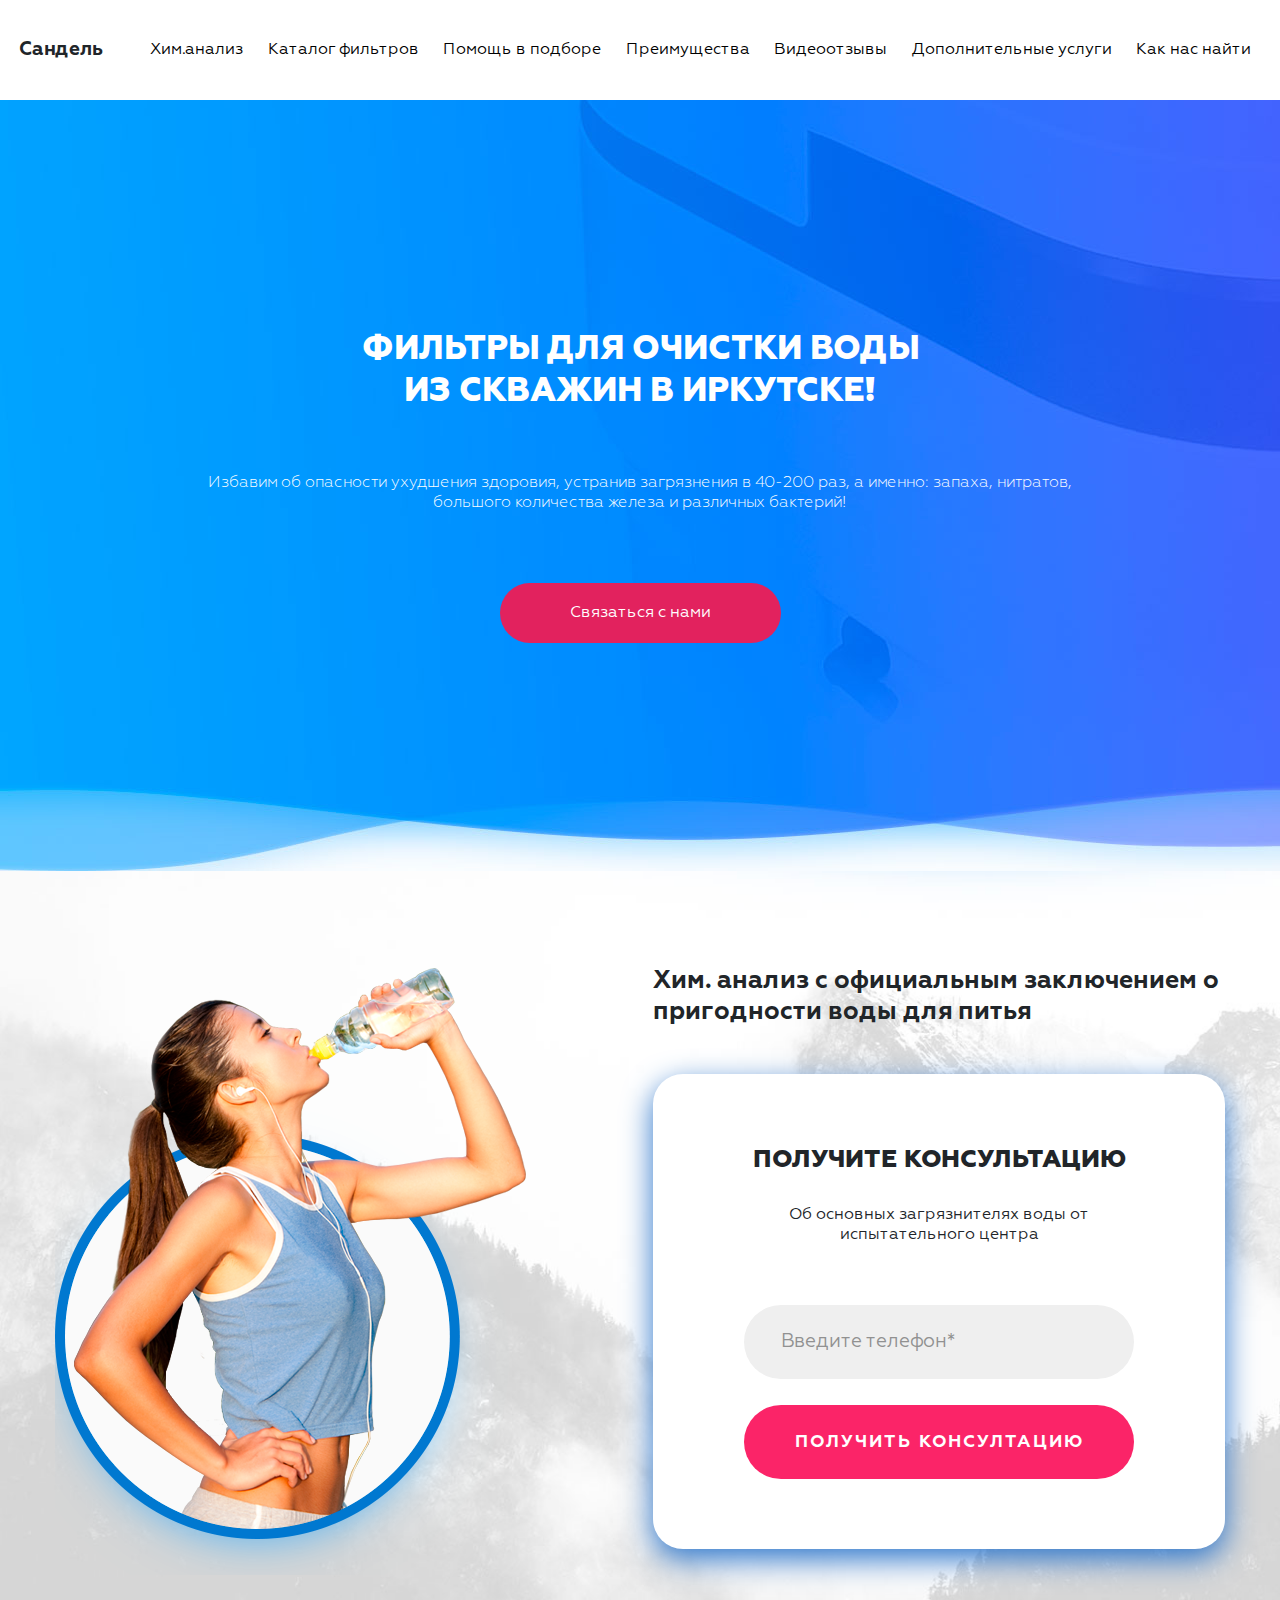
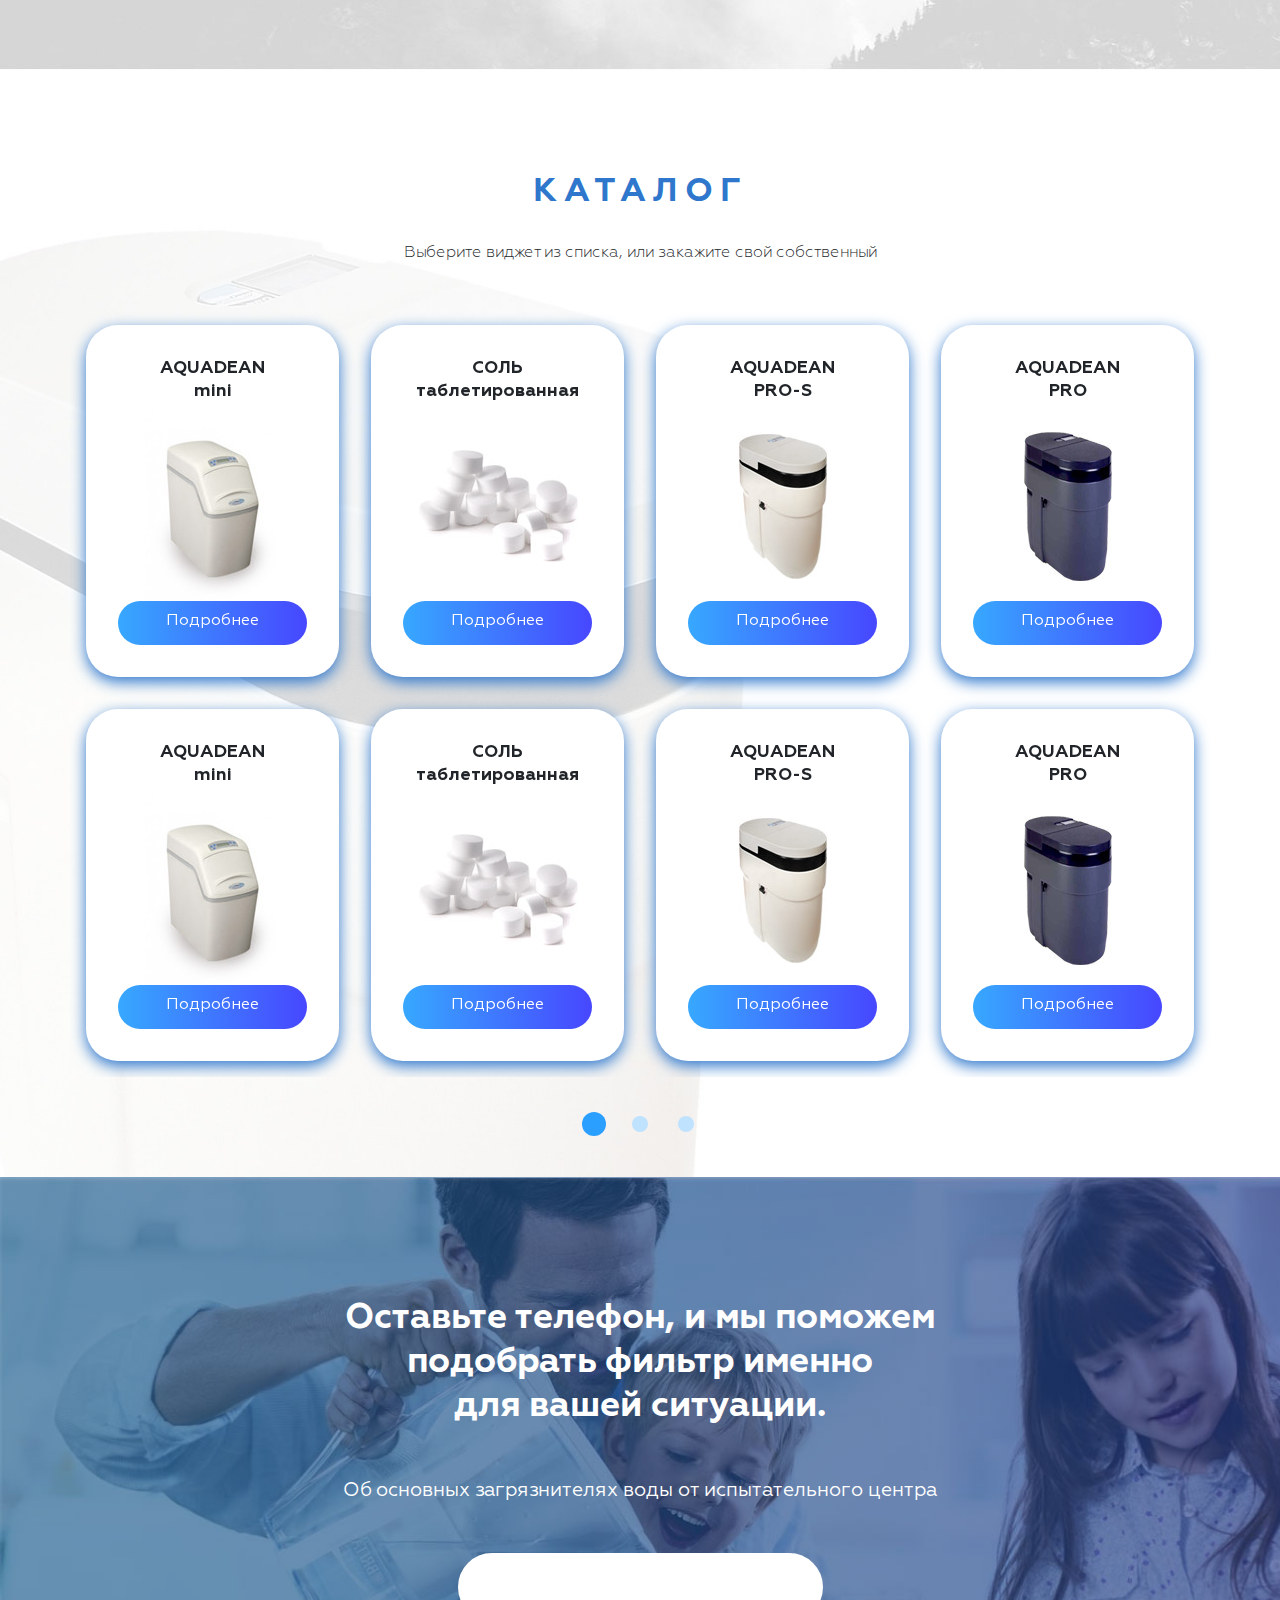
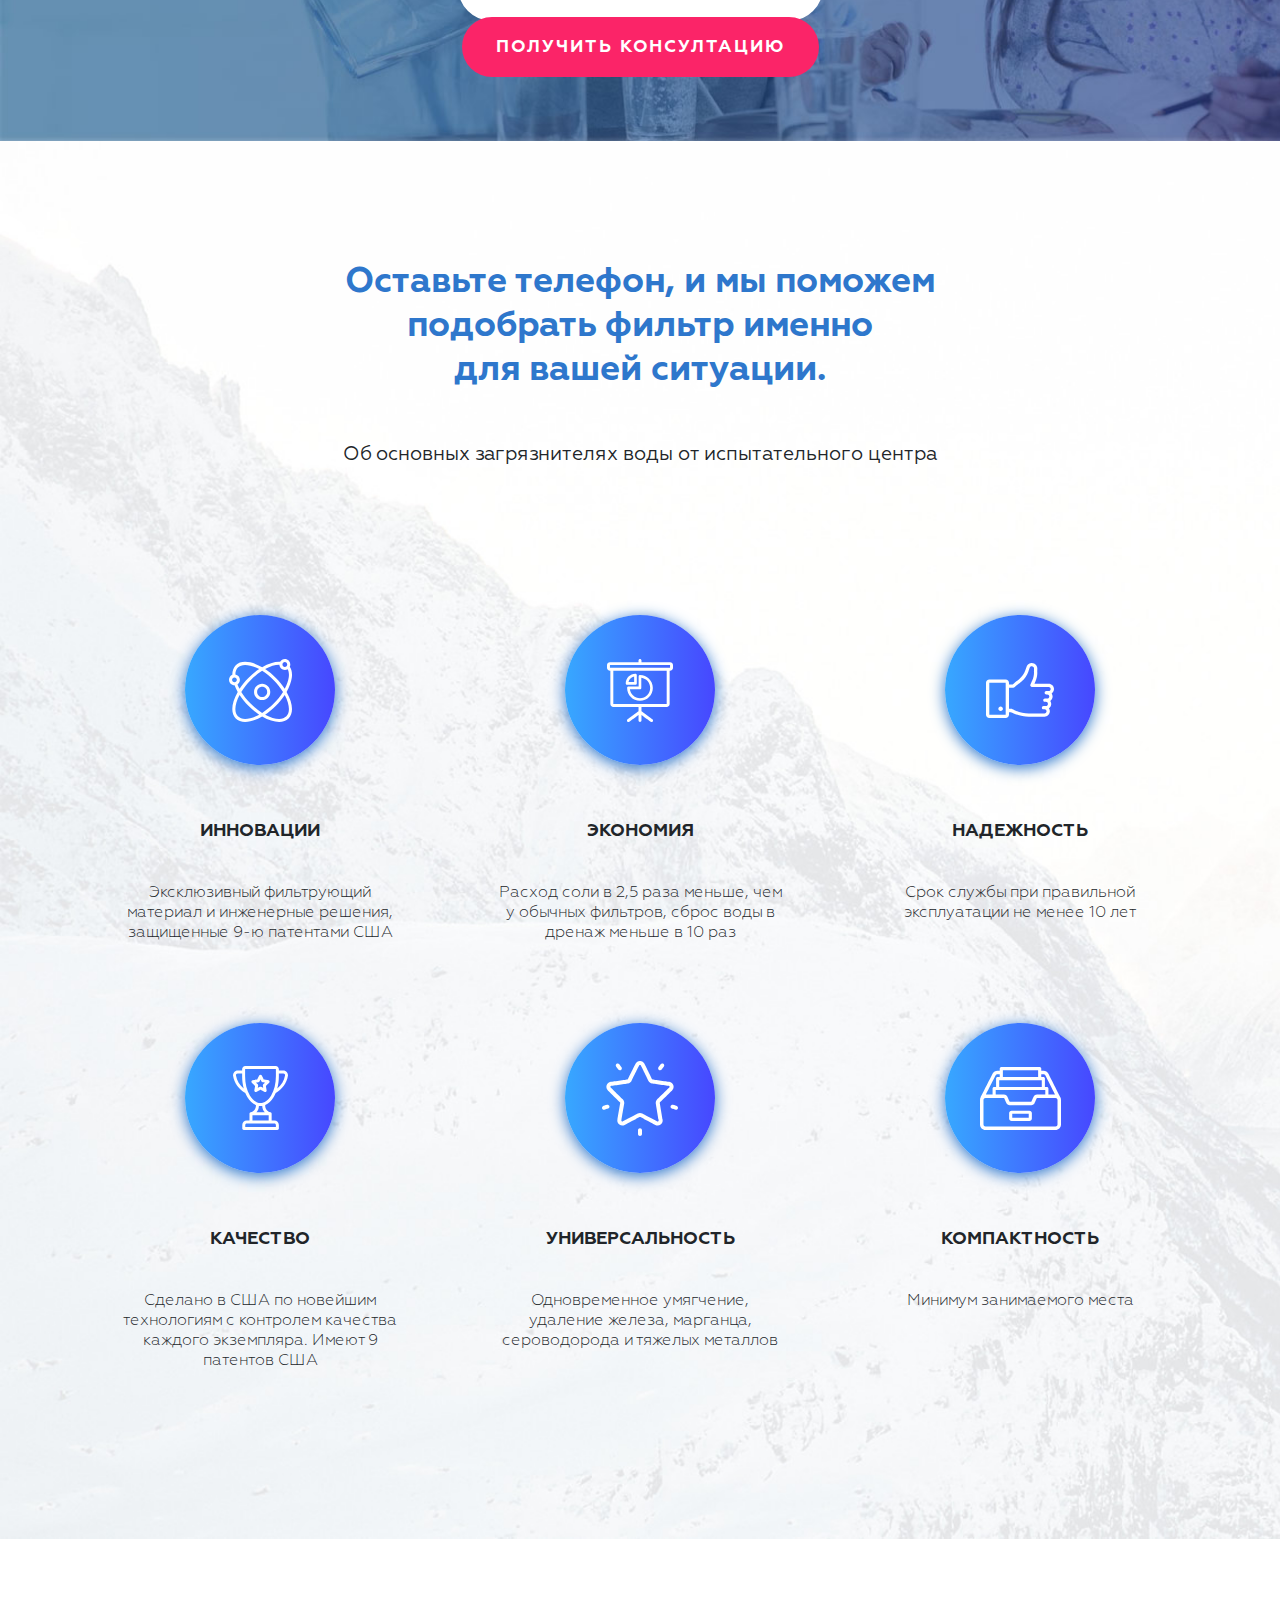
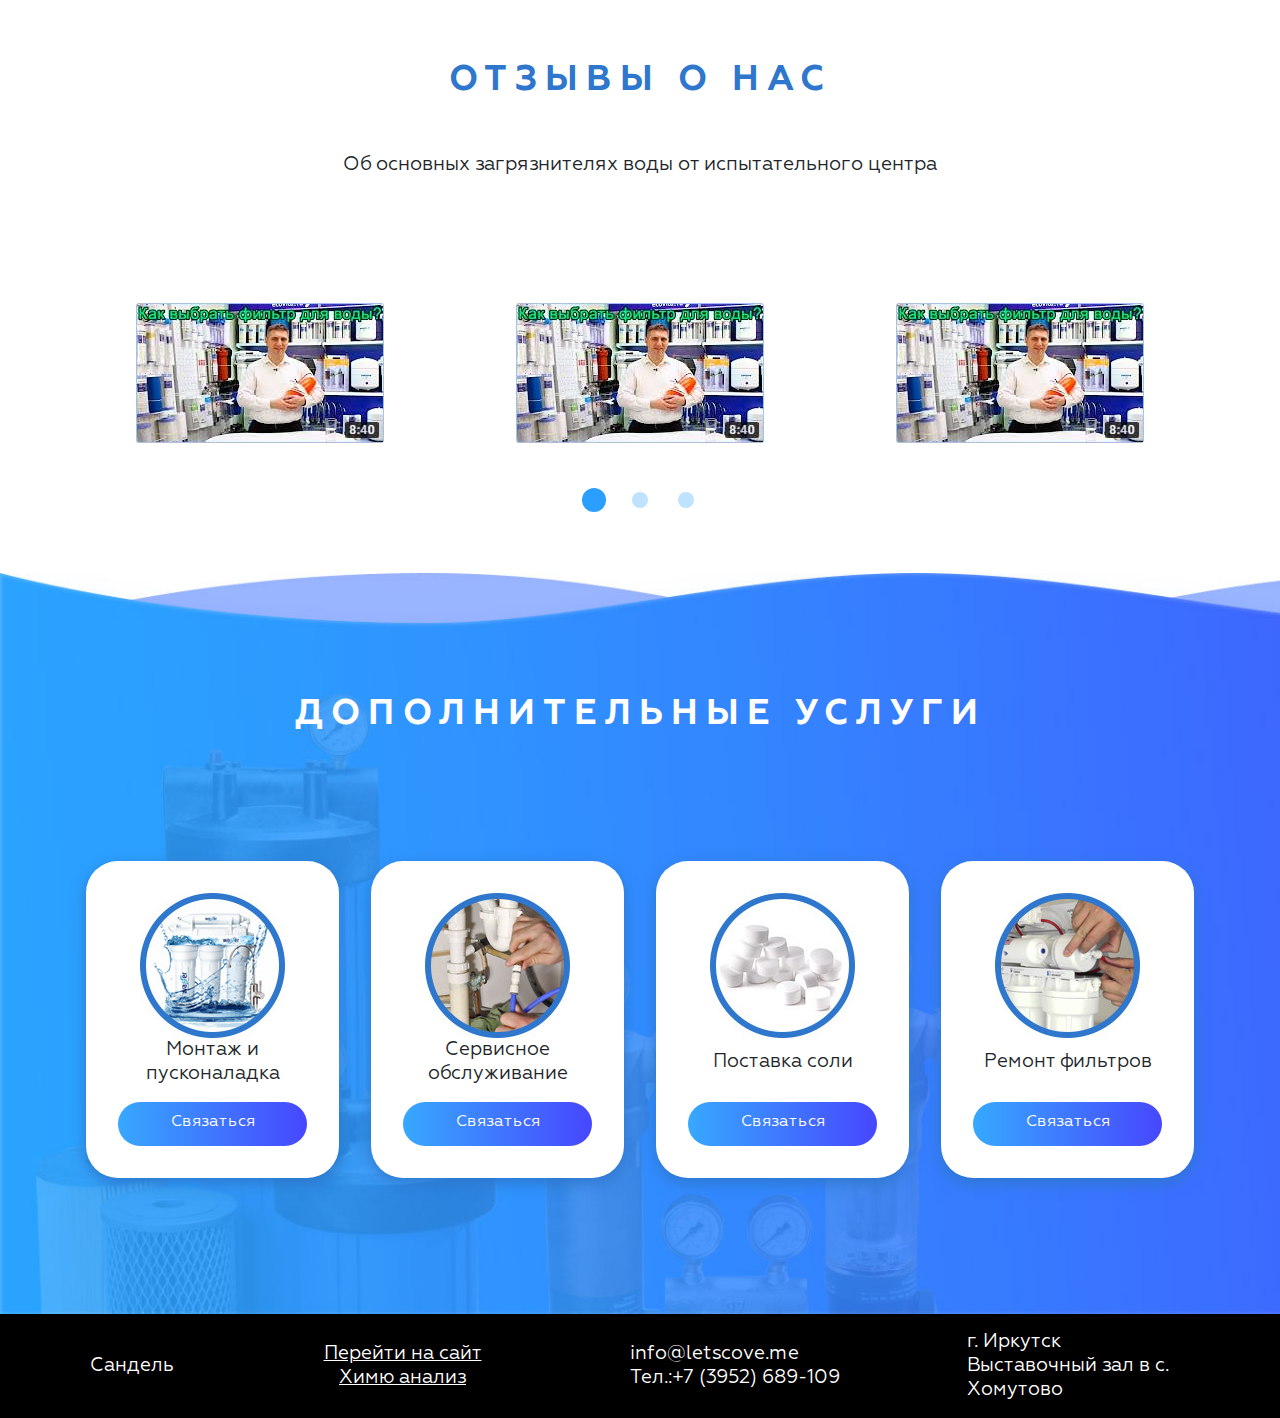
==== commit 69bfcf6a: "project-bootstrap" ====
--- a/filtera/index.html
+++ b/filtera/index.html
@@ -39,8 +39,10 @@
 
         <li>
             <a class="navi-item map-navi"
-               href="https://www.google.com/maps/embed?pb=!1m14!1m8!1m3!1d1335.0823353331682!2d37.909317539263!3d47.99120469784967!3m2!1i1024!2i768!4f13.1!3m3!1m2!1s0x0%3A0xeffde31f0d7e9b93!2z0JPQtdC50LfQtdGAINCU0L7QvdC10YbQuiDRhNC40LvRjNGC0YDRiyDQtNC70Y8g0LLQvtC00Ys!5e0!3m2!1sru!2sua!4v1518983238246">Как
-                нас найти</a>
+               href="https://www.google.com/maps/embed?pb=!1m14!1m8!1m3!1d1335.0823353331682!2d37.909317539263!3d47.99120469784967!3m2!1i1024!2i768!4f13.1!3m3!1m2!1s0x0%3A0xeffde31f0d7e9b93!2z0JPQtdC50LfQtdGAINCU0L7QvdC10YbQuiDRhNC40LvRjNGC0YDRiyDQtNC70Y8g0LLQvtC00Ys!5e0!3m2!1sru!2sua!4v1518983238246">
+                Как
+                нас найти
+            </a>
         </li>
     </ul>
     <div class="hamburger">
@@ -53,7 +55,8 @@
     <div class="text_inner">
         <h1>Фильтры для очистки воды
             <br>
-            из скважин в Иркутске!</h1>
+            из скважин в Иркутске!
+        </h1>
         <p>Избавим об опасности ухудшения здоровия, устранив загрязнения в 40-200 раз, а именно:
             запаха, нитратов, большого количества железа и различных бактерий!</p>
         <a href="">Связаться с нами</a>
@@ -100,56 +103,80 @@
                                 <div class="row  justify-content-center">
                                     <div class=".col-sm-6 col-md-5 col-lg-4 col-xl-3">
                                         <div class="item-block">
-                                            <h5>AQUADEAN <br>mini</h5>
+                                            <h5>AQUADEAN
+                                                <br>
+                                                mini
+                                            </h5>
                                             <img src="img/item1.jpg" alt="">
                                             <a href="" class="button">Подробнее</a>
                                         </div>
                                     </div>
                                     <div class=".col-sm-6 col-md-5 col-lg-4 col-xl-3">
                                         <div class="item-block">
-                                            <h5>СОЛЬ <br>таблетированная</h5>
+                                            <h5>СОЛЬ
+                                                <br>
+                                                таблетированная
+                                            </h5>
                                             <img src="img/item2.jpg" alt="">
                                             <a href="" class="button">Подробнее</a>
                                         </div>
                                     </div>
                                     <div class=".col-sm-6 col-md-5 col-lg-4 col-xl-3">
                                         <div class="item-block">
-                                            <h5>AQUADEAN <br>PRO-S</h5>
+                                            <h5>AQUADEAN
+                                                <br>
+                                                PRO-S
+                                            </h5>
                                             <img src="img/item3.jpg" alt="">
                                             <a href="" class="button">Подробнее</a>
                                         </div>
                                     </div>
                                     <div class=".col-sm-6 col-md-5 col-lg-4 col-xl-3">
                                         <div class="item-block">
-                                            <h5>AQUADEAN <br>PRO</h5>
+                                            <h5>AQUADEAN
+                                                <br>
+                                                PRO
+                                            </h5>
                                             <img src="img/item4.jpg" alt="">
                                             <a href="" class="button">Подробнее</a>
                                         </div>
                                     </div>
                                     <div class=".col-sm-6 col-md-5 col-lg-4 col-xl-3">
                                         <div class="item-block">
-                                            <h5>AQUADEAN <br>mini</h5>
+                                            <h5>AQUADEAN
+                                                <br>
+                                                mini
+                                            </h5>
                                             <img src="img/item1.jpg" alt="">
                                             <a href="" class="button">Подробнее</a>
                                         </div>
                                     </div>
                                     <div class=".col-sm-6 col-md-5 col-lg-4 col-xl-3">
                                         <div class="item-block">
-                                            <h5>СОЛЬ <br>таблетированная</h5>
+                                            <h5>СОЛЬ
+                                                <br>
+                                                таблетированная
+                                            </h5>
                                             <img src="img/item2.jpg" alt="">
                                             <a href="" class="button">Подробнее</a>
                                         </div>
                                     </div>
                                     <div class=".col-sm-6 col-md-5 col-lg-4 col-xl-3">
                                         <div class="item-block">
-                                            <h5>AQUADEAN <br>PRO-S</h5>
+                                            <h5>AQUADEAN
+                                                <br>
+                                                PRO-S
+                                            </h5>
                                             <img src="img/item3.jpg" alt="">
                                             <a href="" class="button">Подробнее</a>
                                         </div>
                                     </div>
                                     <div class=".col-sm-6 col-md-5 col-lg-4 col-xl-3">
                                         <div class="item-block">
-                                            <h5>AQUADEAN <br>PRO</h5>
+                                            <h5>AQUADEAN
+                                                <br>
+                                                PRO
+                                            </h5>
                                             <img src="img/item4.jpg" alt="">
                                             <a href="" class="button">Подробнее</a>
                                         </div>
@@ -164,56 +191,80 @@
                                 <div class="row  justify-content-center">
                                     <div class=".col-sm-6 col-md-5 col-lg-4 col-xl-3">
                                         <div class="item-block">
-                                            <h5>AQUADEAN <br>mini</h5>
+                                            <h5>AQUADEAN
+                                                <br>
+                                                mini
+                                            </h5>
                                             <img src="img/item1.jpg" alt="">
                                             <a href="" class="button">Подробнее</a>
                                         </div>
                                     </div>
                                     <div class=".col-sm-6 col-md-5 col-lg-4 col-xl-3">
                                         <div class="item-block">
-                                            <h5>СОЛЬ <br>таблетированная</h5>
+                                            <h5>СОЛЬ
+                                                <br>
+                                                таблетированная
+                                            </h5>
                                             <img src="img/item2.jpg" alt="">
                                             <a href="" class="button">Подробнее</a>
                                         </div>
                                     </div>
                                     <div class=".col-sm-6 col-md-5 col-lg-4 col-xl-3">
                                         <div class="item-block">
-                                            <h5>AQUADEAN <br>PRO-S</h5>
+                                            <h5>AQUADEAN
+                                                <br>
+                                                PRO-S
+                                            </h5>
                                             <img src="img/item3.jpg" alt="">
                                             <a href="" class="button">Подробнее</a>
                                         </div>
                                     </div>
                                     <div class=".col-sm-6 col-md-5 col-lg-4 col-xl-3">
                                         <div class="item-block">
-                                            <h5>AQUADEAN <br>PRO</h5>
+                                            <h5>AQUADEAN
+                                                <br>
+                                                PRO
+                                            </h5>
                                             <img src="img/item4.jpg" alt="">
                                             <a href="" class="button">Подробнее</a>
                                         </div>
                                     </div>
                                     <div class=".col-sm-6 col-md-5 col-lg-4 col-xl-3">
                                         <div class="item-block">
-                                            <h5>AQUADEAN <br>mini</h5>
+                                            <h5>AQUADEAN
+                                                <br>
+                                                mini
+                                            </h5>
                                             <img src="img/item1.jpg" alt="">
                                             <a href="" class="button">Подробнее</a>
                                         </div>
                                     </div>
                                     <div class=".col-sm-6 col-md-5 col-lg-4 col-xl-3">
                                         <div class="item-block">
-                                            <h5>СОЛЬ <br>таблетированная</h5>
+                                            <h5>СОЛЬ
+                                                <br>
+                                                таблетированная
+                                            </h5>
                                             <img src="img/item2.jpg" alt="">
                                             <a href="" class="button">Подробнее</a>
                                         </div>
                                     </div>
                                     <div class=".col-sm-6 col-md-5 col-lg-4 col-xl-3">
                                         <div class="item-block">
-                                            <h5>AQUADEAN <br>PRO-S</h5>
+                                            <h5>AQUADEAN
+                                                <br>
+                                                PRO-S
+                                            </h5>
                                             <img src="img/item3.jpg" alt="">
                                             <a href="" class="button">Подробнее</a>
                                         </div>
                                     </div>
                                     <div class=".col-sm-6 col-md-5 col-lg-4 col-xl-3">
                                         <div class="item-block">
-                                            <h5>AQUADEAN <br>PRO</h5>
+                                            <h5>AQUADEAN
+                                                <br>
+                                                PRO
+                                            </h5>
                                             <img src="img/item4.jpg" alt="">
                                             <a href="" class="button">Подробнее</a>
                                         </div>
@@ -228,56 +279,80 @@
                                 <div class="row  justify-content-center">
                                     <div class=".col-sm-6 col-md-5 col-lg-4 col-xl-3">
                                         <div class="item-block">
-                                            <h5>AQUADEAN <br>mini</h5>
+                                            <h5>AQUADEAN
+                                                <br>
+                                                mini
+                                            </h5>
                                             <img src="img/item1.jpg" alt="">
                                             <a href="" class="button">Подробнее</a>
                                         </div>
                                     </div>
                                     <div class=".col-sm-6 col-md-5 col-lg-4 col-xl-3">
                                         <div class="item-block">
-                                            <h5>СОЛЬ <br>таблетированная</h5>
+                                            <h5>СОЛЬ
+                                                <br>
+                                                таблетированная
+                                            </h5>
                                             <img src="img/item2.jpg" alt="">
                                             <a href="" class="button">Подробнее</a>
                                         </div>
                                     </div>
                                     <div class=".col-sm-6 col-md-5 col-lg-4 col-xl-3">
                                         <div class="item-block">
-                                            <h5>AQUADEAN <br>PRO-S</h5>
+                                            <h5>AQUADEAN
+                                                <br>
+                                                PRO-S
+                                            </h5>
                                             <img src="img/item3.jpg" alt="">
                                             <a href="" class="button">Подробнее</a>
                                         </div>
                                     </div>
                                     <div class=".col-sm-6 col-md-5 col-lg-4 col-xl-3">
                                         <div class="item-block">
-                                            <h5>AQUADEAN <br>PRO</h5>
+                                            <h5>AQUADEAN
+                                                <br>
+                                                PRO
+                                            </h5>
                                             <img src="img/item4.jpg" alt="">
                                             <a href="" class="button">Подробнее</a>
                                         </div>
                                     </div>
                                     <div class=".col-sm-6 col-md-5 col-lg-4 col-xl-3">
                                         <div class="item-block">
-                                            <h5>AQUADEAN <br>mini</h5>
+                                            <h5>AQUADEAN
+                                                <br>
+                                                mini
+                                            </h5>
                                             <img src="img/item1.jpg" alt="">
                                             <a href="" class="button">Подробнее</a>
                                         </div>
                                     </div>
                                     <div class=".col-sm-6 col-md-5 col-lg-4 col-xl-3">
                                         <div class="item-block">
-                                            <h5>СОЛЬ <br>таблетированная</h5>
+                                            <h5>СОЛЬ
+                                                <br>
+                                                таблетированная
+                                            </h5>
                                             <img src="img/item2.jpg" alt="">
                                             <a href="" class="button">Подробнее</a>
                                         </div>
                                     </div>
                                     <div class=".col-sm-6 col-md-5 col-lg-4 col-xl-3">
                                         <div class="item-block">
-                                            <h5>AQUADEAN <br>PRO-S</h5>
+                                            <h5>AQUADEAN
+                                                <br>
+                                                PRO-S
+                                            </h5>
                                             <img src="img/item3.jpg" alt="">
                                             <a href="" class="button">Подробнее</a>
                                         </div>
                                     </div>
                                     <div class=".col-sm-6 col-md-5 col-lg-4 col-xl-3">
                                         <div class="item-block">
-                                            <h5>AQUADEAN <br>PRO</h5>
+                                            <h5>AQUADEAN
+                                                <br>
+                                                PRO
+                                            </h5>
                                             <img src="img/item4.jpg" alt="">
                                             <a href="" class="button">Подробнее</a>
                                         </div>
@@ -297,8 +372,10 @@
     <div class="container">
         <div class="content-box row justify-content-center">
             <div class="text-box col-xl-8">
-                <h2>Оставьте телефон, и мы поможем подобрать фильтр именно <br>
-                    для вашей ситуации.</h2>
+                <h2>Оставьте телефон, и мы поможем подобрать фильтр именно
+                    <br>
+                    для вашей ситуации.
+                </h2>
                 <p>Об основных загрязнителях воды от испытательного центра</p>
             </div>
             <div class="text-box col-xl-8">
@@ -316,8 +393,10 @@
     <div class="container">
         <div class="content-box row justify-content-center">
             <div class="text-box col-xl-8">
-                <h2>Оставьте телефон, и мы поможем подобрать фильтр именно <br>
-                    для вашей ситуации.</h2>
+                <h2>Оставьте телефон, и мы поможем подобрать фильтр именно
+                    <br>
+                    для вашей ситуации.
+                </h2>
                 <p>Об основных загрязнителях воды от испытательного центра</p>
             </div>
 
@@ -410,17 +489,17 @@
             <div class="carousel-item active">
                 <div class="container">
                     <div class="row  justify-content-center">
-                        <div class="video-screen col-xl-4">
-                            <a href="https://www.youtube.com/embed/apsomulNHGI" class="button1">
-                                <img src="img/video.jpg" alt="">
-                            </a>
-                        </div>
-                        <div class="video-screen col-xl-4">
-                            <a href="https://www.youtube.com/embed/apsomulNHGI" class="button1">
-                                <img src="img/video.jpg" alt="">
-                            </a>
-                        </div>
-                        <div class="video-screen col-xl-4">
+                        <div class="video-screen col-sm-6 col-md-6 col-lg-4 col-xl-4">
+                            <a href="https://www.youtube.com/embed/apsomulNHGI" class="button1">
+                                <img src="img/video.jpg" alt="">
+                            </a>
+                        </div>
+                        <div class="video-screen col-sm-6 col-md-6 col-lg-4 col-xl-4">
+                            <a href="https://www.youtube.com/embed/apsomulNHGI" class="button1">
+                                <img src="img/video.jpg" alt="">
+                            </a>
+                        </div>
+                        <div class="video-screen col-sm-6 col-md-6 col-lg-4 col-xl-4">
                             <a href="https://www.youtube.com/embed/apsomulNHGI" class="button1">
                                 <img src="img/video.jpg" alt="">
                             </a>
@@ -431,17 +510,17 @@
             <div class="carousel-item">
                 <div class="container">
                     <div class="row  justify-content-center">
-                        <div class="video-screen col-xl-4">
-                            <a href="https://www.youtube.com/embed/apsomulNHGI" class="button1">
-                                <img src="img/video.jpg" alt="">
-                            </a>
-                        </div>
-                        <div class="video-screen col-xl-4">
-                            <a href="https://www.youtube.com/embed/apsomulNHGI" class="button1">
-                                <img src="img/video.jpg" alt="">
-                            </a>
-                        </div>
-                        <div class="video-screen col-xl-4">
+                        <div class="video-screen col-sm-6 col-md-6 col-lg-4 col-xl-4">
+                            <a href="https://www.youtube.com/embed/apsomulNHGI" class="button1">
+                                <img src="img/video.jpg" alt="">
+                            </a>
+                        </div>
+                        <div class="video-screen col-sm-6 col-md-6 col-lg-4 col-xl-4">
+                            <a href="https://www.youtube.com/embed/apsomulNHGI" class="button1">
+                                <img src="img/video.jpg" alt="">
+                            </a>
+                        </div>
+                        <div class="video-screen col-sm-6 col-md-6 col-lg-4 col-xl-4">
                             <a href="https://www.youtube.com/embed/apsomulNHGI" class="button1">
                                 <img src="img/video.jpg" alt="">
                             </a>
@@ -452,17 +531,17 @@
             <div class="carousel-item">
                 <div class="container">
                     <div class="row  justify-content-center">
-                        <div class="video-screen col-xl-4">
-                            <a href="https://www.youtube.com/embed/apsomulNHGI" class="button1">
-                                <img src="img/video.jpg" alt="">
-                            </a>
-                        </div>
-                        <div class="video-screen col-xl-4">
-                            <a href="https://www.youtube.com/embed/apsomulNHGI" class="button1">
-                                <img src="img/video.jpg" alt="">
-                            </a>
-                        </div>
-                        <div class="video-screen col-xl-4">
+                        <div class="video-screen col-sm-6 col-md-6 col-lg-4 col-xl-4">
+                            <a href="https://www.youtube.com/embed/apsomulNHGI" class="button1">
+                                <img src="img/video.jpg" alt="">
+                            </a>
+                        </div>
+                        <div class="video-screen col-sm-6 col-md-6 col-lg-4 col-xl-4">
+                            <a href="https://www.youtube.com/embed/apsomulNHGI" class="button1">
+                                <img src="img/video.jpg" alt="">
+                            </a>
+                        </div>
+                        <div class="video-screen col-sm-6 col-md-6 col-lg-4 col-xl-4">
                             <a href="https://www.youtube.com/embed/apsomulNHGI" class="button1">
                                 <img src="img/video.jpg" alt="">
                             </a>
@@ -520,29 +599,37 @@
 </section>
 
 <footer>
-    <div class="logo-block">
-        <a href="">Сандель</a>
-    </div>
+
     <div class="container">
-        <div class="row  justify-content-center">
-            <div class="footer-col col-sm-6 col-md-5 col-lg-4 col-xl-4">
-
-                    <a href="" >Перейти на сайт</a>
-                    <a href="" >Химю анализ</a>
-
-            </div>
-            <div class="footer-col col-sm-6 col-md-5 col-lg-4 col-xl-4">
-
-                    <p>info@letscove.me <br>
-                        Тел.:+7 (3952) 689-109</p>
-
-            </div>
-            <div class="footer-col col-sm-6 col-md-5 col-lg-4 col-xl-4">
-
-
-                    <p>г. Иркутск <br>
-                        Выставочный зал в с.<br> Хомутово
-                    </p>
+        <div class="row">
+            <div class="footer-col col-sm-6 col-md-6 col-lg-2 col-xl-2">
+                <div class="logo-block">
+                    <a href="">Сандель</a>
+                </div>
+            </div>
+            <div class="footer-col col-sm-6 col-md-6 col-lg-3 col-xl-3">
+
+                <a href="">Перейти на сайт</a>
+                <a href="">Химю анализ</a>
+
+            </div>
+            <div class="footer-col col-sm-6 col-md-6 col-lg-4 col-xl-4">
+
+                <p>info@letscove.me
+                    <br>
+                    Тел.:+7 (3952) 689-109
+                </p>
+
+            </div>
+            <div class="footer-col col-sm-6 col-md-6 col-lg-3 col-xl-3">
+
+
+                <p>г. Иркутск
+                    <br>
+                    Выставочный зал в с.
+                    <br>
+                    Хомутово
+                </p>
 
 
             </div>
--- a/filtera/styles/main.css
+++ b/filtera/styles/main.css
@@ -0,0 +1,564 @@
+@font-face {
+  font-family: 'Geometria';
+  src: url("../fonts/geometria/Geometria.eot");
+  src: local("Geometria"), url("../fonts/geometria/Geometria.eot?#iefix") format("embedded-opentype"), url("../fonts/geometria/Geometria.woff") format("woff"), url("../fonts/geometria/Geometria.ttf") format("truetype");
+  font-weight: normal;
+  font-style: normal; }
+@font-face {
+  font-family: 'Geometria';
+  src: url("../fonts/geometria/Geometria-Bold.eot");
+  src: local("Geometria Bold"), local("Geometria-Bold"), url("../fonts/geometria/Geometria-Bold.eot?#iefix") format("embedded-opentype"), url("../fonts/geometria/Geometria-Bold.woff") format("woff"), url("../fonts/geometria/Geometria-Bold.ttf") format("truetype");
+  font-weight: bold;
+  font-style: normal; }
+@font-face {
+  font-family: 'Geometria';
+  src: url("../fonts/geometria/Geometria-ExtraBold.eot");
+  src: local("Geometria ExtraBold"), local("Geometria-ExtraBold"), url("../fonts/geometria/Geometria-ExtraBold.eot?#iefix") format("embedded-opentype"), url("../fonts/geometria/Geometria-ExtraBold.woff") format("woff"), url("../fonts/geometria/Geometria-ExtraBold.ttf") format("truetype");
+  font-weight: 800;
+  font-style: normal; }
+@font-face {
+  font-family: 'Geometria';
+  src: url("../fonts/geometria/Geometria-Light.eot");
+  src: local("Geometria Light"), local("Geometria-Light"), url("../fonts/geometria/Geometria-Light.eot?#iefix") format("embedded-opentype"), url("../fonts/geometria/Geometria-Light.woff") format("woff"), url("../fonts/geometria/Geometria-Light.ttf") format("truetype");
+  font-weight: 300;
+  font-style: normal; }
+html {
+  margin: 0;
+  padding: 0;
+  font-size: 16px; }
+
+body {
+  margin: 0;
+  padding: 0;
+  font-size: 16px; }
+  body #navigate {
+    height: 100px;
+    display: flex;
+    justify-content: space-around;
+    align-items: center; }
+    body #navigate h5 {
+      font: bold 1.2rem 'Geometria', sans-serif;
+      display: inline-block;
+      margin: 0; }
+    body #navigate ul {
+      display: inline-block;
+      padding: 0;
+      margin: 0;
+      right: 0; }
+      body #navigate ul.scroll {
+        z-index: 3;
+        clear: both;
+        display: none;
+        width: 250px;
+        position: fixed;
+        top: 100px;
+        right: 0; }
+        body #navigate ul.scroll li {
+          color: white;
+          display: block;
+          right: -100%; }
+          body #navigate ul.scroll li a {
+            height: 54px;
+            box-sizing: border-box;
+            border: 2px solid white;
+            border-right: none;
+            border-radius: 27px 0 0 27px;
+            line-height: 50px;
+            color: white;
+            background: linear-gradient(to right, #37a8ff, #4747ff);
+            display: block;
+            margin: 10px 0;
+            text-align: center; }
+      body #navigate ul li {
+        display: inline-block;
+        position: relative;
+        transition: all .2s ease; }
+        body #navigate ul li[data-class="open-li"] {
+          right: 0;
+          transition: all .2s ease; }
+        body #navigate ul li a {
+          text-decoration: none;
+          color: black;
+          font: normal 1em 'Geometria', sans-serif;
+          margin: 10px;
+          display: inline-block; }
+      body #navigate ul.menu-opened + .hamburger .hamburger-center-line {
+        display: none; }
+      body #navigate ul.menu-opened + .hamburger:before, body #navigate ul.menu-opened + .hamburger:after {
+        width: 129%; }
+      body #navigate ul.menu-opened + .hamburger:before {
+        transform: rotate(45deg);
+        transform-origin: 0 0; }
+      body #navigate ul.menu-opened + .hamburger:after {
+        transform: rotate(-45deg);
+        transform-origin: 0 100%; }
+      @media all and (max-width: 1199px) {
+        body #navigate ul {
+          clear: both;
+          display: none;
+          width: 250px;
+          position: absolute;
+          top: 100px;
+          right: 0; }
+          body #navigate ul li {
+            color: white;
+            display: block;
+            right: -100%; }
+            body #navigate ul li a {
+              height: 54px;
+              box-sizing: border-box;
+              border: 2px solid white;
+              border-right: none;
+              border-radius: 27px 0 0 27px;
+              line-height: 50px;
+              color: white;
+              background: linear-gradient(to right, #37a8ff, #4747ff);
+              display: block;
+              margin: 10px 0;
+              text-align: center; } }
+      @media all and (min-width: 1200px) {
+        body #navigate ul.normal {
+          display: inline-block !important; }
+          body #navigate ul.normal li {
+            right: 0 !important; } }
+    body #navigate .hamburger {
+      z-index: 3;
+      position: relative;
+      margin: 35px;
+      height: 30px;
+      width: 30px;
+      float: right;
+      cursor: pointer; }
+      body #navigate .hamburger .hamburger-center-line {
+        height: 4px;
+        width: 100%;
+        background: #333333;
+        position: absolute;
+        top: 50%;
+        margin-top: -2px; }
+      body #navigate .hamburger:before, body #navigate .hamburger:after {
+        content: '';
+        position: absolute;
+        left: 0;
+        display: block;
+        height: 4px;
+        width: 100%;
+        background: #333333;
+        transition: all .2s linear; }
+      body #navigate .hamburger:before {
+        top: 0; }
+      body #navigate .hamburger:after {
+        bottom: 0; }
+      @media all and (min-width: 1200px) {
+        body #navigate .hamburger {
+          display: none; } }
+      body #navigate .hamburger.active {
+        display: block;
+        position: fixed;
+        top: 0px;
+        right: 0px; }
+    @media all and (max-width: 1199px) {
+      body #navigate {
+        display: block; }
+        body #navigate h5 {
+          vertical-align: middle;
+          position: relative;
+          top: 50%;
+          left: 2rem;
+          transform: translateY(-50%); } }
+  body #about_us {
+    background: url("../img/bg1.jpg") center top;
+    background-size: cover;
+    min-height: 771px;
+    display: flex; }
+    body #about_us .text_inner {
+      margin: auto;
+      color: white;
+      text-align: center;
+      max-width: 900px;
+      padding: 30px 0; }
+      body #about_us .text_inner h1 {
+        font: 800 2.1rem 'Geometria', sans-serif;
+        text-transform: uppercase;
+        margin-bottom: 60px; }
+      body #about_us .text_inner p {
+        font: 300 1rem 'Geometria', sans-serif;
+        margin-bottom: 70px; }
+      body #about_us .text_inner a {
+        font: normal 1rem 'Geometria', sans-serif;
+        color: white;
+        display: inline-block;
+        margin: 0 auto;
+        background: #e2225e;
+        box-sizing: border-box;
+        line-height: 60px;
+        height: 60px;
+        padding: 0 70px;
+        border-radius: 30px;
+        text-decoration: none;
+        transition: all 0.6s ease; }
+        body #about_us .text_inner a:hover {
+          transition: all 1s ease;
+          background: #ff205f;
+          box-shadow: 0px 0px 30px 0px white; }
+  body #analyse {
+    min-height: 800px;
+    background: url("../img/bg2.jpg") no-repeat;
+    background-size: cover;
+    display: flex; }
+    body #analyse .content-box {
+      width: 1170px;
+      margin: auto;
+      background: url("../img/Layer-1.png") no-repeat left center;
+      min-height: 610px; }
+      body #analyse .content-box .content-inner {
+        float: right;
+        max-width: 572px; }
+        body #analyse .content-box .content-inner h2 {
+          font: bold 1.56rem 'Geometria', sans-serif;
+          text-align: left;
+          margin-bottom: 46px; }
+        body #analyse .content-box .content-inner .submit-card {
+          background: white;
+          border-radius: 30px;
+          padding: 70px;
+          text-align: center;
+          box-shadow: 0 10px 30px 0 #2e77cc; }
+          body #analyse .content-box .content-inner .submit-card h2 {
+            font: 800 1.56rem 'Geometria', sans-serif;
+            margin-bottom: 30px;
+            text-align: center; }
+          body #analyse .content-box .content-inner .submit-card p {
+            font: normal 1rem 'Geometria', sans-serif;
+            margin-bottom: 60px; }
+          body #analyse .content-box .content-inner .submit-card #call .phone, body #analyse .content-box .content-inner .submit-card #call .submit-phone {
+            outline: none;
+            border: none;
+            margin: 0 auto;
+            width: 390px;
+            height: 74px;
+            border-radius: 37px;
+            padding: 0 37px;
+            display: block;
+            box-sizing: border-box; }
+          body #analyse .content-box .content-inner .submit-card #call .phone {
+            background: #efefef;
+            margin-bottom: 26px;
+            /* Firefox 19+ */
+            /* Firefox 18- */ }
+            body #analyse .content-box .content-inner .submit-card #call .phone::-webkit-input-placeholder {
+              font: normal 1.2rem 'Geometria', sans-serif;
+              line-height: 74px;
+              color: #919191; }
+            body #analyse .content-box .content-inner .submit-card #call .phone::-moz-placeholder {
+              font: normal 1.2rem 'Geometria', sans-serif;
+              line-height: 74px;
+              color: #919191; }
+            body #analyse .content-box .content-inner .submit-card #call .phone:-moz-placeholder {
+              font: normal 1.2rem 'Geometria', sans-serif;
+              line-height: 74px;
+              color: #919191; }
+            body #analyse .content-box .content-inner .submit-card #call .phone:-ms-input-placeholder {
+              font: normal 1.2rem 'Geometria', sans-serif;
+              line-height: 74px;
+              color: #919191; }
+          body #analyse .content-box .content-inner .submit-card #call .submit-phone {
+            cursor: pointer;
+            background: #fb2468;
+            font: bold 1.1rem 'Geometria', sans-serif;
+            letter-spacing: 2px;
+            color: white; }
+      @media all and (max-width: 1139px) {
+        body #analyse .content-box {
+          background: none;
+          padding: 0 10px; }
+          body #analyse .content-box .content-inner {
+            float: none;
+            margin: auto; }
+            body #analyse .content-box .content-inner h2 {
+              margin: 0 10px 25px; }
+            body #analyse .content-box .content-inner .submit-card {
+              background: none;
+              box-shadow: none;
+              padding: 10px; } }
+  body #catalog {
+    background: url("../img/bg3.jpg") no-repeat;
+    background-size: cover; }
+    body #catalog .content-box {
+      padding-top: 100px;
+      padding-bottom: 100px; }
+      body #catalog .content-box .text-box {
+        margin-bottom: 30px; }
+        body #catalog .content-box .text-box h3 {
+          font: bold 2.1rem 'Geometria', sans-serif;
+          text-align: center;
+          color: #2e77cc;
+          letter-spacing: 7px;
+          margin-bottom: 30px; }
+        body #catalog .content-box .text-box p {
+          font: 300 1rem 'Geometria', sans-serif; }
+      body #catalog .content-box .items-box .item-block {
+        box-sizing: border-box;
+        height: 100%;
+        background: white;
+        padding: 2rem;
+        border-radius: 2rem;
+        display: flex;
+        flex-direction: column;
+        justify-content: space-between;
+        align-content: center;
+        box-shadow: 0 5px 15px 0 #2e77cc; }
+        body #catalog .content-box .items-box .item-block p {
+          font: normal 1.2rem 'Geometria', sans-serif;
+          text-align: center; }
+        body #catalog .content-box .items-box .item-block h5 {
+          font: bold 1.1rem 'Geometria', sans-serif;
+          text-align: center; }
+        body #catalog .content-box .items-box .item-block img {
+          display: block;
+          margin: 0 auto; }
+        body #catalog .content-box .items-box .item-block a {
+          display: block;
+          box-sizing: border-box;
+          padding: 10px 0;
+          height: 44px;
+          border-radius: 22px;
+          background: linear-gradient(to right, #37a8ff, #4747ff);
+          font: normal 1rem 'Geometria', sans-serif;
+          text-decoration: none;
+          cursor: pointer;
+          color: white;
+          text-align: center;
+          transition: all 0.4s ease; }
+          body #catalog .content-box .items-box .item-block a:hover {
+            transition: all 0.4s ease;
+            letter-spacing: 2px;
+            font-size: 1.1rem; }
+  body #callback {
+    background: url("../img/bg4-2.jpg") no-repeat;
+    background-size: cover;
+    padding: 120px 0; }
+    body #callback .content-box .text-box h2 {
+      font: bold 2.2rem 'Geometria', sans-serif;
+      color: white;
+      text-align: center;
+      margin-bottom: 50px; }
+    body #callback .content-box .text-box p {
+      font: normal 1.22rem 'Geometria', sans-serif;
+      color: white;
+      text-align: center;
+      margin-bottom: 50px; }
+    body #callback .content-box .text-box #call_2 {
+      margin: 0 auto;
+      box-sizing: border-box;
+      background: #ffffff;
+      height: 68px;
+      border: solid 4px #ffffff;
+      border-radius: 34px;
+      width: 50%;
+      transition: all .4s ease; }
+      body #callback .content-box .text-box #call_2 .phone, body #callback .content-box .text-box #call_2 .submit-phone {
+        outline: none;
+        border: none;
+        margin: 0 auto;
+        height: 60px;
+        -webkit-box-sizing: border-box;
+        -moz-box-sizing: border-box;
+        box-sizing: border-box; }
+      body #callback .content-box .text-box #call_2 .phone {
+        background: transparent;
+        width: 0;
+        padding-left: 0px;
+        border-radius: 30px;
+        transition: all .4s ease;
+        float: left;
+        /* Firefox 19+ */
+        /* Firefox 18- */ }
+        body #callback .content-box .text-box #call_2 .phone::-webkit-input-placeholder {
+          font: normal 1.2rem 'Geometria', sans-serif;
+          line-height: 60px;
+          color: #919191; }
+        body #callback .content-box .text-box #call_2 .phone::-moz-placeholder {
+          font: normal 1.2rem 'Geometria', sans-serif;
+          line-height: 60px;
+          color: #919191; }
+        body #callback .content-box .text-box #call_2 .phone:-moz-placeholder {
+          font: normal 1.2rem 'Geometria', sans-serif;
+          line-height: 60px;
+          color: #919191; }
+        body #callback .content-box .text-box #call_2 .phone:-ms-input-placeholder {
+          font: normal 1.2rem 'Geometria', sans-serif;
+          line-height: 60px;
+          color: #919191; }
+      body #callback .content-box .text-box #call_2 .submit-phone {
+        width: 100%;
+        border-radius: 30px;
+        cursor: pointer;
+        background: #fb2468;
+        font: bold 1.1rem 'Geometria', sans-serif;
+        letter-spacing: 2px;
+        color: white;
+        padding: 0 30px;
+        transition: all .4s ease; }
+      body #callback .content-box .text-box #call_2:hover, body #callback .content-box .text-box #call_2.active {
+        width: 100%;
+        transition: all .4s ease; }
+        body #callback .content-box .text-box #call_2:hover > .phone, body #callback .content-box .text-box #call_2.active > .phone {
+          width: 50%;
+          padding-left: 30px;
+          transition: all .4s ease; }
+        body #callback .content-box .text-box #call_2:hover > .submit-phone, body #callback .content-box .text-box #call_2.active > .submit-phone {
+          width: 50%;
+          transition: all .4s ease; }
+  body #advantage {
+    background: url("../img/bg5.jpg") no-repeat;
+    background-size: cover;
+    padding: 120px 0; }
+    body #advantage .text-box {
+      margin-bottom: 100px; }
+      body #advantage .text-box h2 {
+        font: bold 2.2rem 'Geometria', sans-serif;
+        color: #2e77cc;
+        text-align: center;
+        margin-bottom: 50px; }
+      body #advantage .text-box p {
+        font: normal 1.22rem 'Geometria', sans-serif;
+        text-align: center; }
+    body #advantage .advantage-container .item-block {
+      box-sizing: border-box;
+      height: 100%;
+      padding: 2rem; }
+      body #advantage .advantage-container .item-block .round {
+        width: 150px;
+        height: 150px;
+        border-radius: 75px;
+        margin: 0 auto 55px;
+        background: linear-gradient(to right, #37a8ff, #4747ff);
+        display: flex;
+        box-shadow: 0 3px 15px 0 #2e77cc;
+        transition: all .4s ease; }
+        body #advantage .advantage-container .item-block .round:hover {
+          transform: translate(-7px, -9px);
+          box-shadow: 0 12px 15px 0 #2e77cc;
+          transition: all .4s ease; }
+        body #advantage .advantage-container .item-block .round img {
+          margin: auto; }
+      body #advantage .advantage-container .item-block h5 {
+        font: bold 1.12rem 'Geometria', sans-serif;
+        text-align: center;
+        margin-bottom: 40px; }
+      body #advantage .advantage-container .item-block p {
+        font: 300 1rem 'Geometria', sans-serif;
+        text-align: center; }
+  body #video-comment {
+    padding: 120px 0; }
+    body #video-comment .text-box {
+      margin-bottom: 100px; }
+      body #video-comment .text-box h2 {
+        font: bold 2.2rem 'Geometria', sans-serif;
+        color: #2e77cc;
+        text-align: center;
+        margin-bottom: 50px;
+        letter-spacing: 8px;
+        text-transform: uppercase; }
+      body #video-comment .text-box p {
+        font: normal 1.22rem 'Geometria', sans-serif;
+        text-align: center; }
+    body #video-comment .video-screen {
+      padding: 10px;
+      display: flex; }
+      body #video-comment .video-screen a {
+        margin: auto; }
+  body #service {
+    background: url("../img/bg6.jpg") no-repeat;
+    background-size: cover;
+    padding: 120px 0 120px; }
+    body #service .text-box {
+      margin-bottom: 100px; }
+      body #service .text-box h2 {
+        font: bold 2.2rem 'Geometria', sans-serif;
+        color: white;
+        text-align: center;
+        text-transform: uppercase;
+        letter-spacing: 8px; }
+    body #service .item-block {
+      box-sizing: border-box;
+      height: 100%;
+      background: white;
+      padding: 2rem;
+      border-radius: 2rem;
+      display: flex;
+      flex-direction: column;
+      justify-content: space-between;
+      align-content: center;
+      box-shadow: 0 5px 15px 0 #2e77cc; }
+      body #service .item-block p {
+        font: normal 1.2rem 'Geometria', sans-serif;
+        text-align: center; }
+      body #service .item-block h5 {
+        font: bold 1.1rem 'Geometria', sans-serif;
+        text-align: center; }
+      body #service .item-block img {
+        display: block;
+        margin: 0 auto; }
+      body #service .item-block a {
+        display: block;
+        box-sizing: border-box;
+        padding: 10px 0;
+        height: 44px;
+        border-radius: 22px;
+        background: linear-gradient(to right, #37a8ff, #4747ff);
+        font: normal 1rem 'Geometria', sans-serif;
+        text-decoration: none;
+        cursor: pointer;
+        color: white;
+        text-align: center; }
+  body footer {
+    background: black;
+    min-height: 100px;
+    overflow: hidden; }
+    body footer a {
+      text-decoration: underline; }
+    body footer .container .row .footer-col {
+      display: flex;
+      flex-direction: column;
+      justify-content: center;
+      align-content: center;
+      align-items: center; }
+      body footer .container .row .footer-col p {
+        margin: auto; }
+      body footer .container .row .footer-col p, body footer .container .row .footer-col a {
+        color: white;
+        font: normal 1.2rem 'Geometria', sans-serif; }
+    body footer .container .logo-block {
+      float: left;
+      width: 150px;
+      display: flex;
+      justify-content: flex-start;
+      align-items: center; }
+      body footer .container .logo-block a {
+        color: white;
+        text-decoration: none;
+        font: bold 1.2rem 'Geometria', sans-serif; }
+  body #carouselExampleIndicators .carousel-indicators, body #carouselExampleIndicators-2 .carousel-indicators {
+    bottom: -75px; }
+    body #carouselExampleIndicators .carousel-indicators li, body #carouselExampleIndicators-2 .carousel-indicators li {
+      width: 16px;
+      height: 16px;
+      background: #bfe2ff;
+      border-radius: 8px;
+      display: block;
+      box-sizing: border-box;
+      margin: 4px 15px;
+      transition: all .8s ease; }
+      body #carouselExampleIndicators .carousel-indicators li.active, body #carouselExampleIndicators-2 .carousel-indicators li.active {
+        width: 24px;
+        height: 24px;
+        background: #2b9fff;
+        border-radius: 12px;
+        margin: 0 11px;
+        transition: all .8s ease; }
+  body .col-xl-3 {
+    padding: 1rem; }
+
+/*# sourceMappingURL=main.css.map */
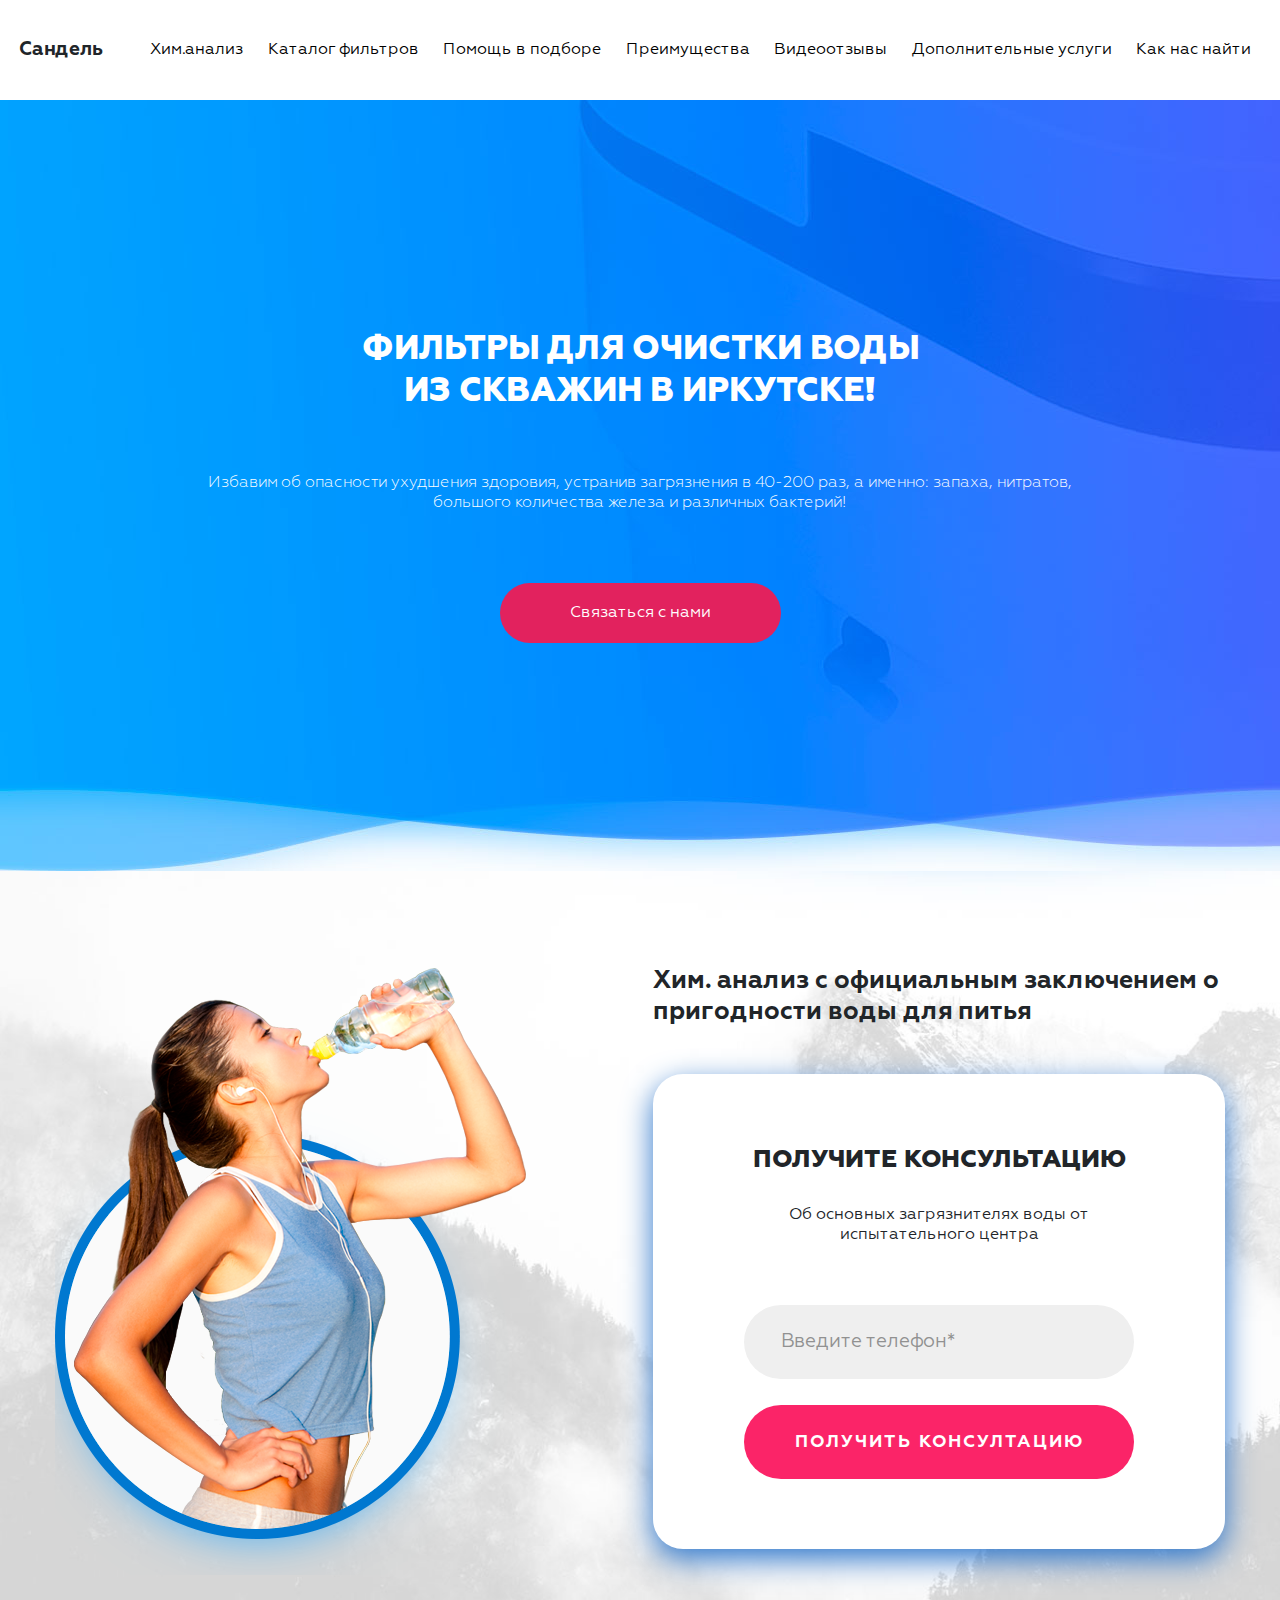
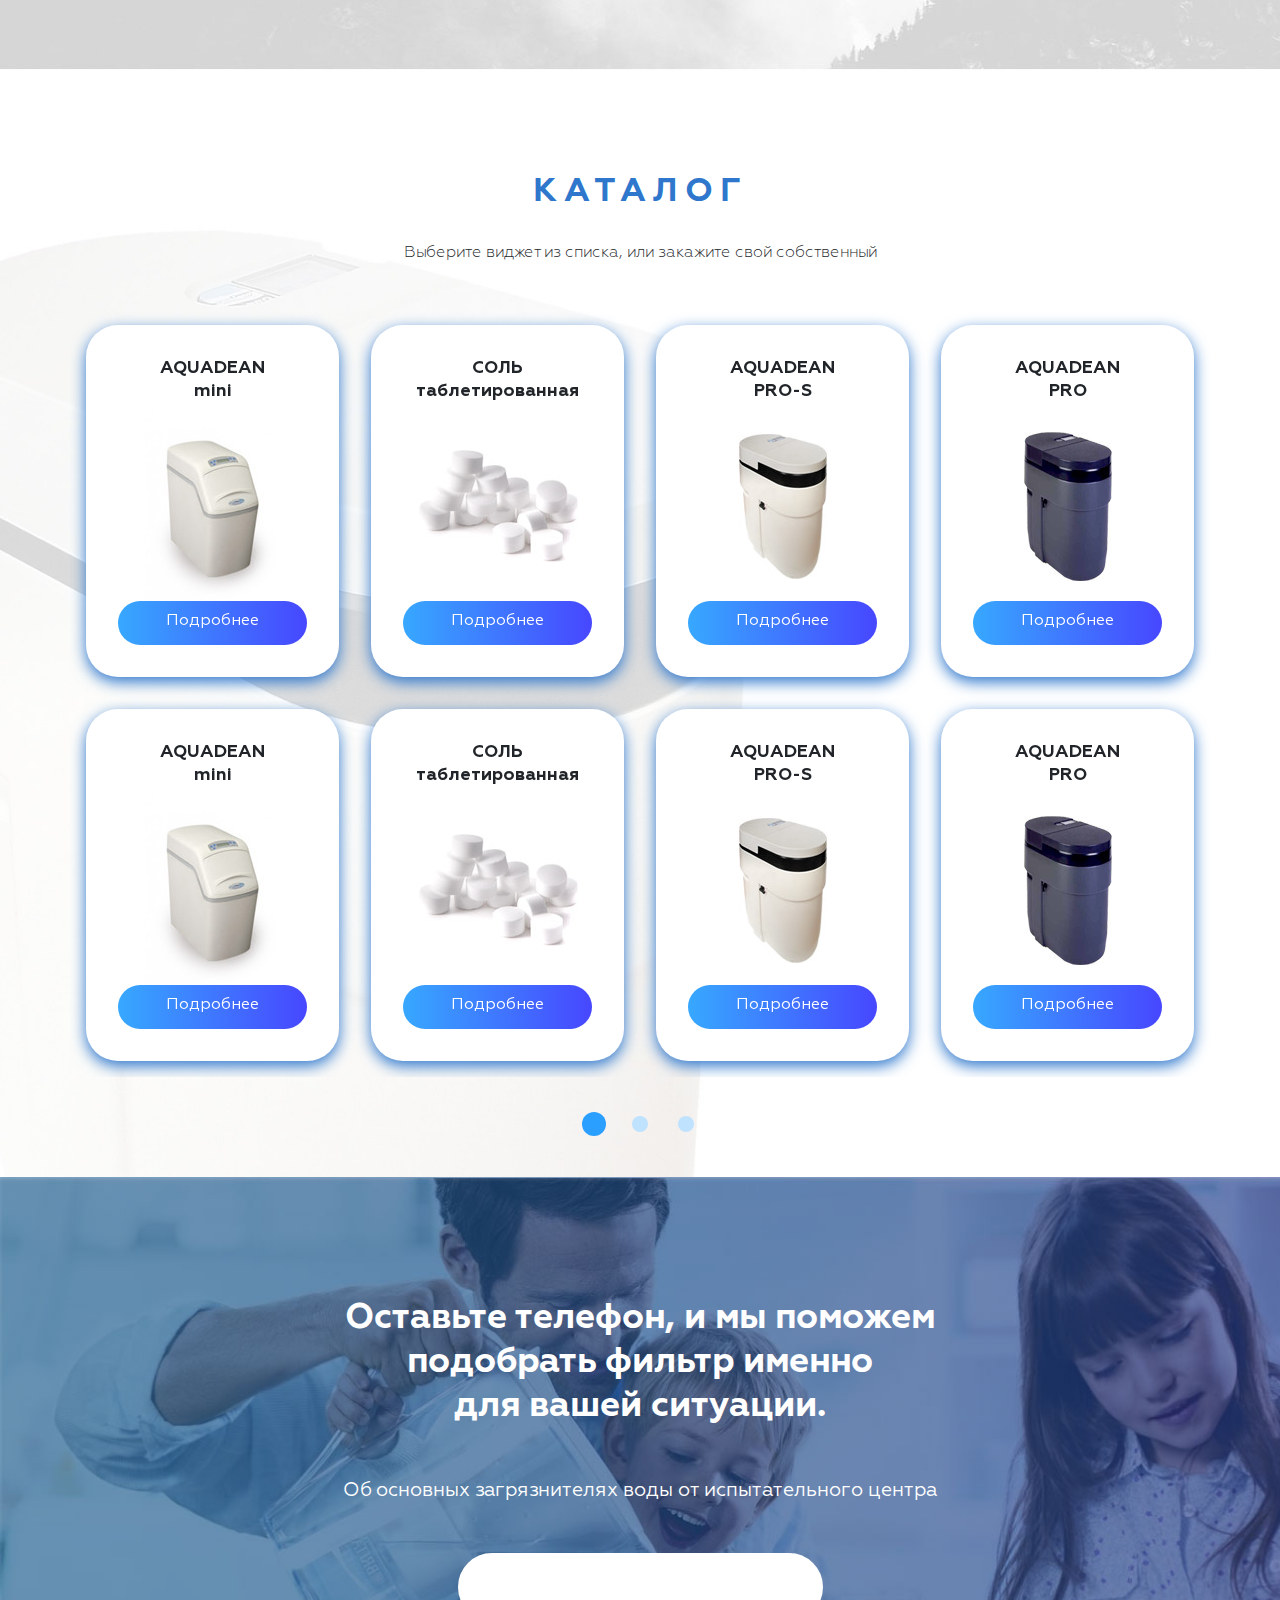
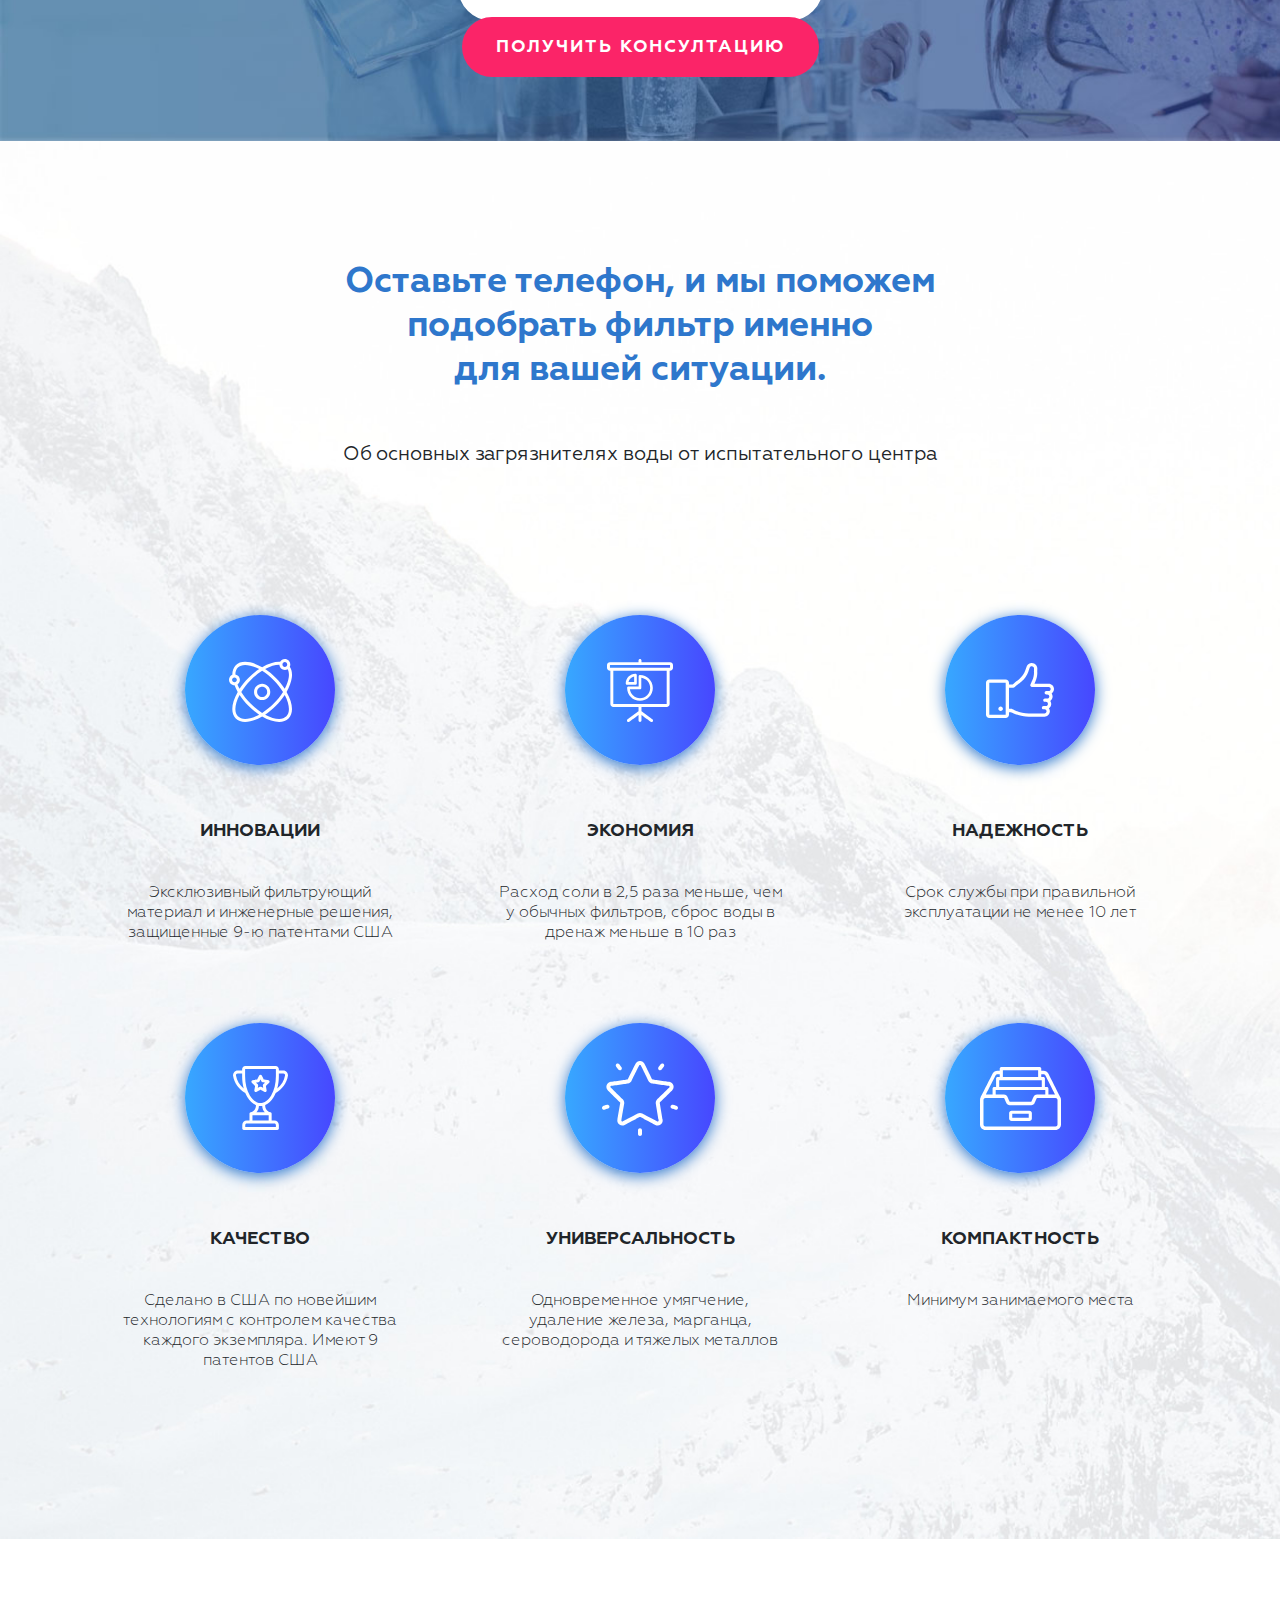
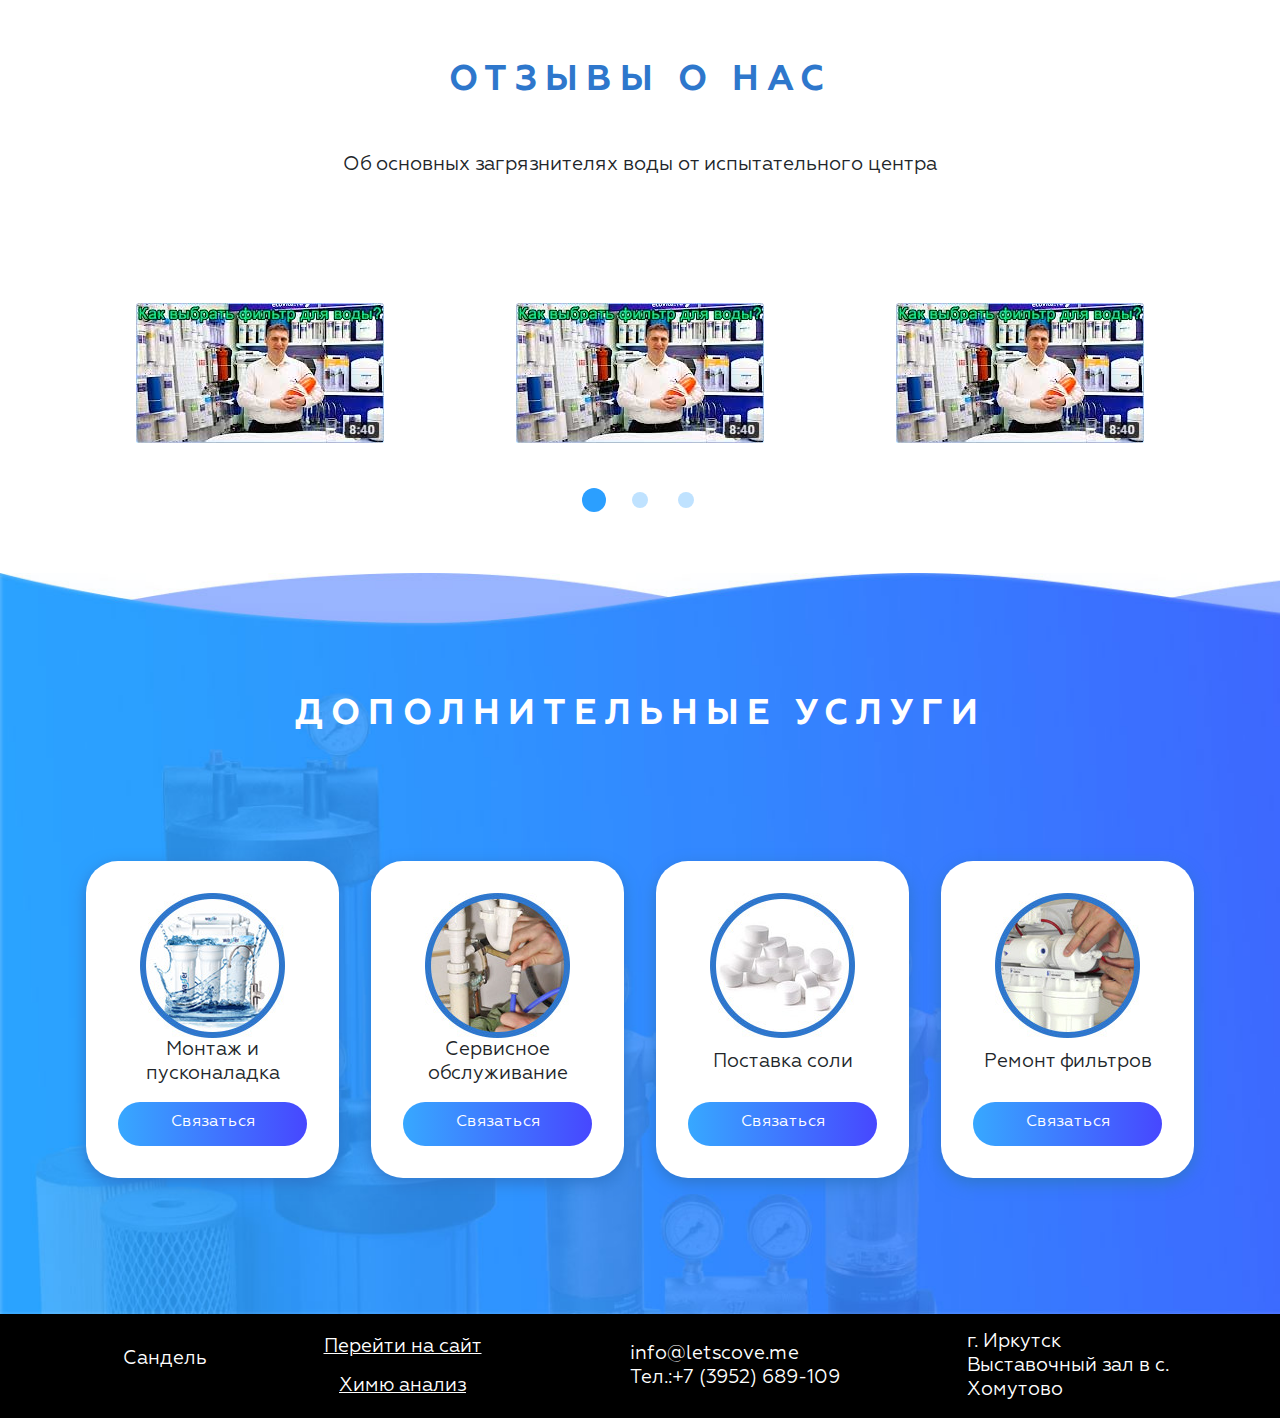
==== commit 2b1ef598: "ekzam3" ====
--- a/filtera/index.html
+++ b/filtera/index.html
@@ -378,7 +378,7 @@
                 </h2>
                 <p>Об основных загрязнителях воды от испытательного центра</p>
             </div>
-            <div class="text-box col-xl-8">
+            <div class="text-box col-sm-11 col-md-10 col-lg-9 col-xl-8">
                 <form action="" method="post" id="call_2">
                     <input type="text" class="phone" placeholder="Введите телефон*">
                     <input type="submit" class="submit-phone" value="ПОЛУЧИТЬ КОНСУЛТАЦИЮ">
@@ -392,7 +392,7 @@
 <section id="advantage">
     <div class="container">
         <div class="content-box row justify-content-center">
-            <div class="text-box col-xl-8">
+            <div class="text-box col-sm-11 col-md-10 col-lg-9 col-xl-8">
                 <h2>Оставьте телефон, и мы поможем подобрать фильтр именно
                     <br>
                     для вашей ситуации.
@@ -402,7 +402,7 @@
 
             <div class="container advantage-container">
                 <div class="row  justify-content-center">
-                    <div class="col-xl-4">
+                    <div class="col-sm-6 col-md-6 col-lg-4 col-xl-4">
                         <div class="item-block">
                             <div class="round">
                                 <img src="img/Shape_1.svg" alt="">
@@ -412,7 +412,7 @@
                                 США</p>
                         </div>
                     </div>
-                    <div class="col-xl-4">
+                    <div class="col-sm-6 col-md-6 col-lg-4 col-xl-4">
                         <div class="item-block">
                             <div class="round">
                                 <img src="img/Shape_2.svg" alt="">
@@ -422,7 +422,7 @@
                                 10 раз</p>
                         </div>
                     </div>
-                    <div class="col-xl-4">
+                    <div class="col-sm-6 col-md-6 col-lg-4 col-xl-4">
                         <div class="item-block">
                             <div class="round">
                                 <img src="img/Shape_3.svg" alt="">
@@ -432,7 +432,7 @@
                             <p>Срок службы при правильной эксплуатации не менее 10 лет</p>
                         </div>
                     </div>
-                    <div class="col-xl-4">
+                    <div class="col-sm-6 col-md-6 col-lg-4 col-xl-4">
                         <div class="item-block">
                             <div class="round">
                                 <img src="img/Shape_4.svg" alt="">
@@ -442,7 +442,7 @@
                                 9 патентов США</p>
                         </div>
                     </div>
-                    <div class="col-xl-4">
+                    <div class="col-sm-6 col-md-6 col-lg-4 col-xl-4">
                         <div class="item-block">
                             <div class="round">
                                 <img src="img/Shape_5.svg" alt="">
@@ -452,7 +452,7 @@
                                 металлов</p>
                         </div>
                     </div>
-                    <div class="col-xl-4">
+                    <div class="col-sm-6 col-md-6 col-lg-4 col-xl-4">
                         <div class="item-block">
                             <div class="round">
                                 <img src="img/Shape_6.svg" alt="">
--- a/filtera/styles/main.css
+++ b/filtera/styles/main.css
@@ -69,6 +69,9 @@
             display: block;
             margin: 10px 0;
             text-align: center; }
+            @media all and (max-width: 1129px) {
+              body #navigate ul.scroll li a {
+                font-size: 2rem; } }
       body #navigate ul li {
         display: inline-block;
         position: relative;
@@ -96,7 +99,7 @@
         body #navigate ul {
           clear: both;
           display: none;
-          width: 250px;
+          width: 90vw;
           position: absolute;
           top: 100px;
           right: 0; }
@@ -111,6 +114,7 @@
               border-right: none;
               border-radius: 27px 0 0 27px;
               line-height: 50px;
+              font-size: 2rem;
               color: white;
               background: linear-gradient(to right, #37a8ff, #4747ff);
               display: block;
@@ -271,7 +275,7 @@
       @media all and (max-width: 1139px) {
         body #analyse .content-box {
           background: none;
-          padding: 0 10px; }
+          padding: 0; }
           body #analyse .content-box .content-inner {
             float: none;
             margin: auto; }
@@ -410,6 +414,14 @@
         body #callback .content-box .text-box #call_2:hover > .submit-phone, body #callback .content-box .text-box #call_2.active > .submit-phone {
           width: 50%;
           transition: all .4s ease; }
+      @media all and (max-width: 1129px) {
+        body #callback .content-box .text-box #call_2 {
+          width: 100%;
+          height: 128px; }
+          body #callback .content-box .text-box #call_2 .phone, body #callback .content-box .text-box #call_2 .submit-phone {
+            width: 100% !important; }
+          body #callback .content-box .text-box #call_2 .phone {
+            padding-left: 20px !important; } }
   body #advantage {
     background: url("../img/bg5.jpg") no-repeat;
     background-size: cover;
@@ -481,6 +493,9 @@
         text-align: center;
         text-transform: uppercase;
         letter-spacing: 8px; }
+        @media all and (max-width: 1129px) {
+          body #service .text-box h2 {
+            letter-spacing: 1px; } }
     body #service .item-block {
       box-sizing: border-box;
       height: 100%;
@@ -530,12 +545,13 @@
       body footer .container .row .footer-col p, body footer .container .row .footer-col a {
         color: white;
         font: normal 1.2rem 'Geometria', sans-serif; }
+      body footer .container .row .footer-col a:first-child {
+        margin-bottom: 15px; }
     body footer .container .logo-block {
-      float: left;
-      width: 150px;
       display: flex;
       justify-content: flex-start;
-      align-items: center; }
+      align-items: center;
+      margin: 20px 0; }
       body footer .container .logo-block a {
         color: white;
         text-decoration: none;
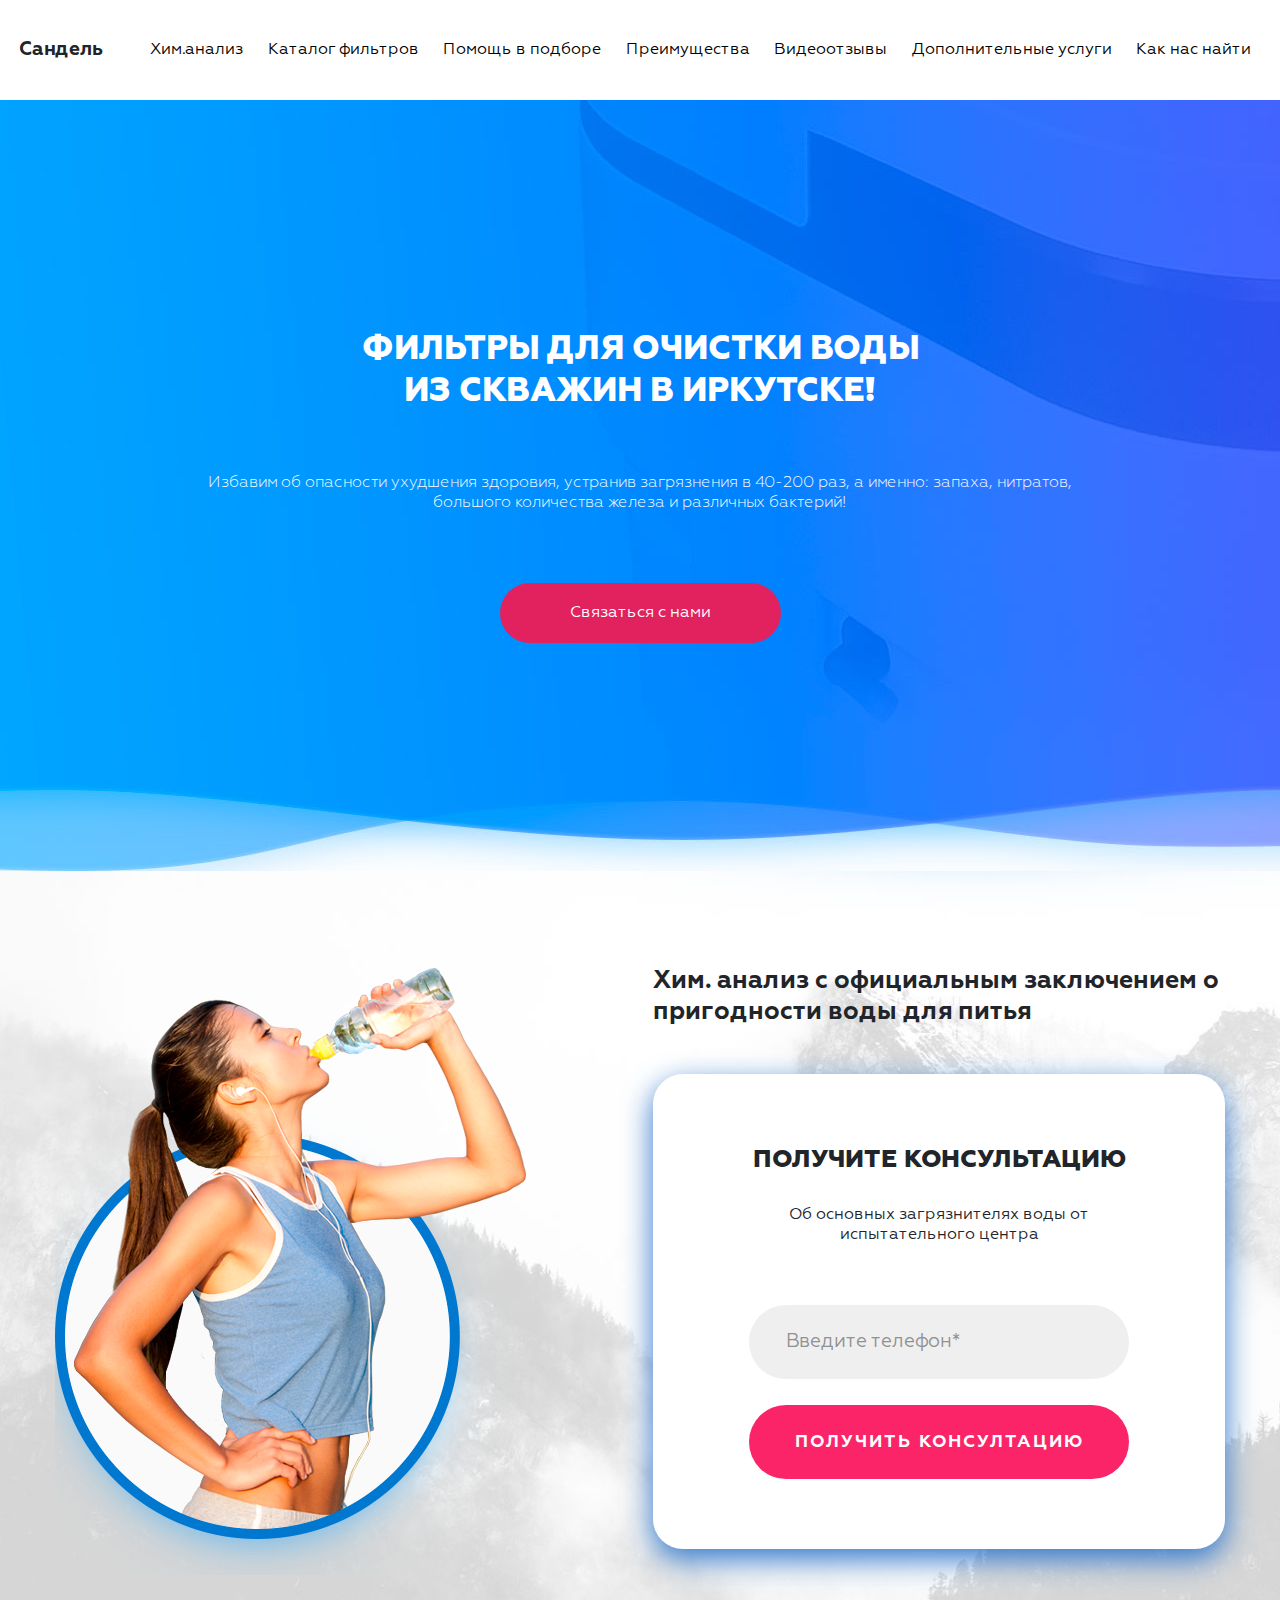
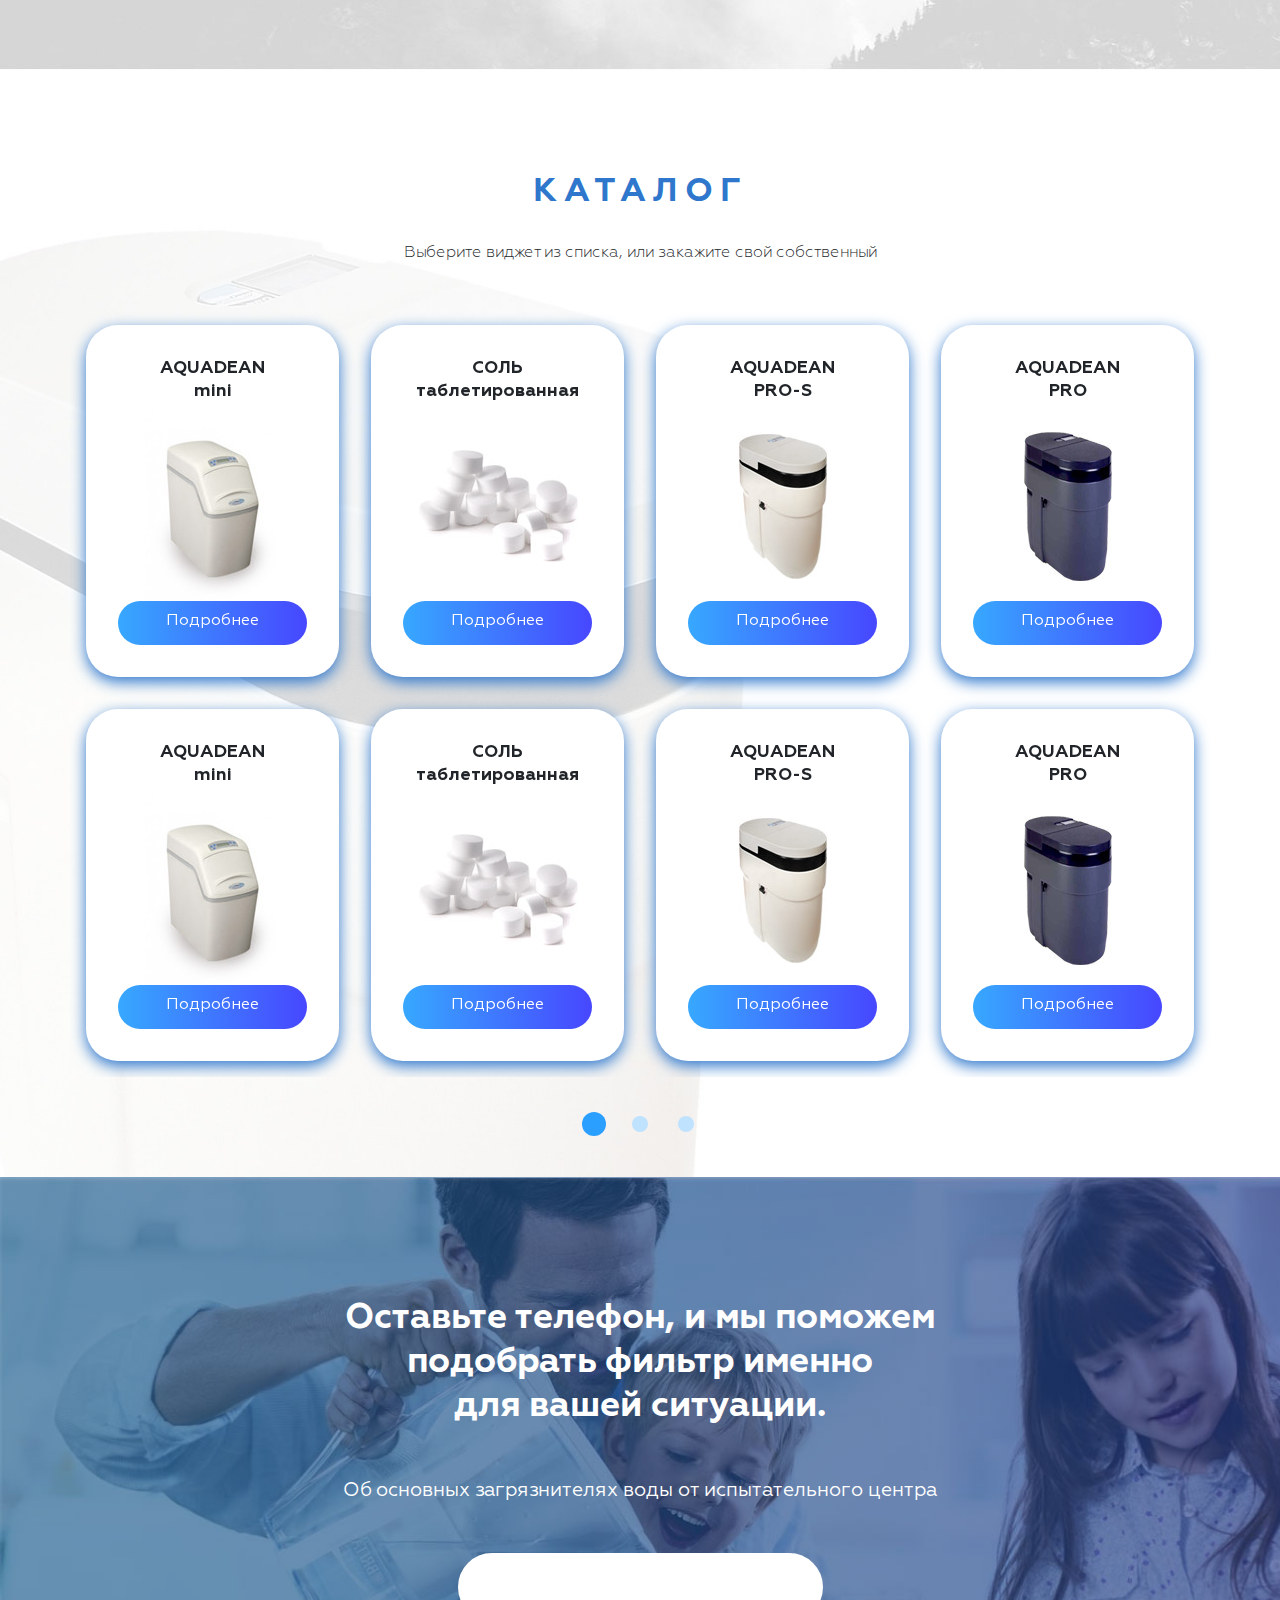
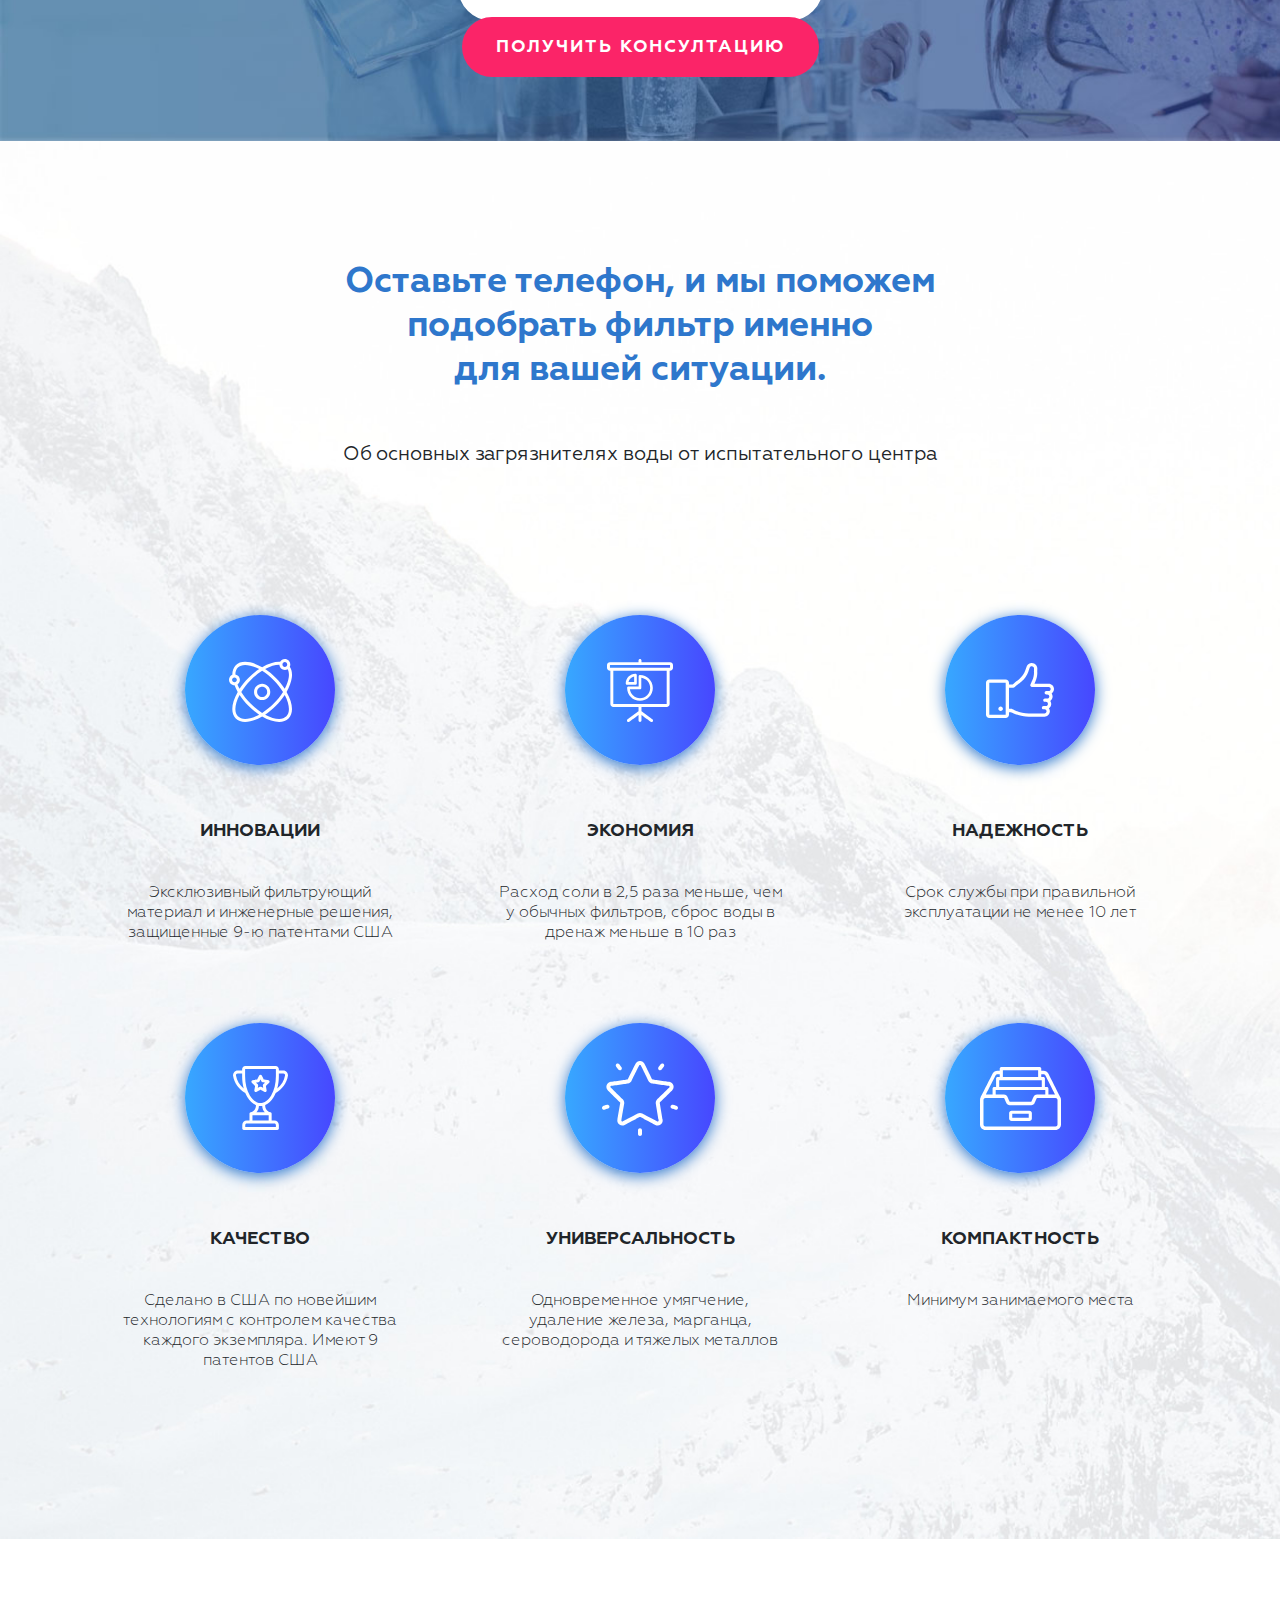
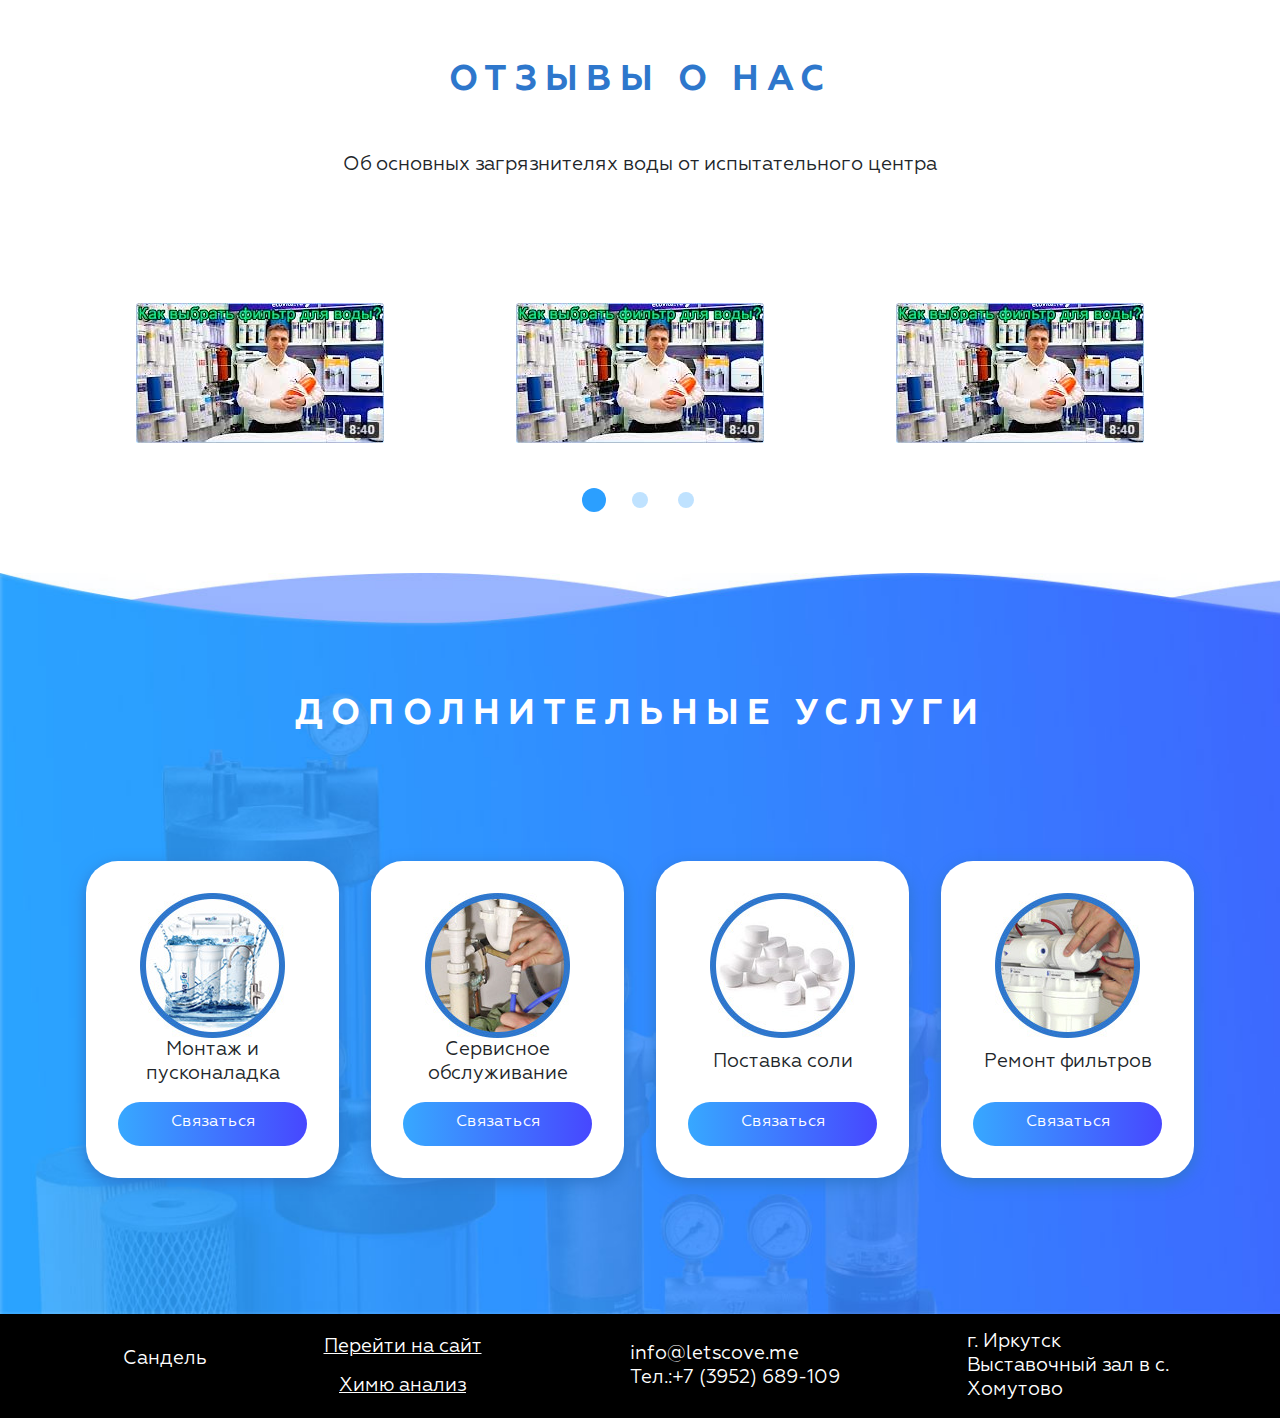
==== commit 8ef1cbea: "ekzam3" ====
--- a/filtera/index.html
+++ b/filtera/index.html
@@ -5,12 +5,11 @@
     <meta name="viewport"
           content="width=device-width, user-scalable=no, initial-scale=1.0, maximum-scale=1.0, minimum-scale=1.0">
     <meta http-equiv="X-UA-Compatible" content="ie=edge">
-    <title>Document</title>
+    <title>Вильтры</title>
+    <link rel="icon" href="img/Logo.png">
     <link rel="stylesheet" href="styles/bootstrap.min.css">
     <link rel="stylesheet" href="styles/magnific-popup.css">
     <link rel="stylesheet" href="styles/main.css">
-
-
 </head>
 <body>
 
@@ -59,7 +58,7 @@
         </h1>
         <p>Избавим об опасности ухудшения здоровия, устранив загрязнения в 40-200 раз, а именно:
             запаха, нитратов, большого количества железа и различных бактерий!</p>
-        <a href="">Связаться с нами</a>
+        <a href="javascript:void(0);">Связаться с нами</a>
     </div>
 </section>
 
@@ -108,7 +107,7 @@
                                                 mini
                                             </h5>
                                             <img src="img/item1.jpg" alt="">
-                                            <a href="" class="button">Подробнее</a>
+                                            <a href="javascript:void(0);" class="button">Подробнее</a>
                                         </div>
                                     </div>
                                     <div class=".col-sm-6 col-md-5 col-lg-4 col-xl-3">
@@ -118,7 +117,7 @@
                                                 таблетированная
                                             </h5>
                                             <img src="img/item2.jpg" alt="">
-                                            <a href="" class="button">Подробнее</a>
+                                            <a href="javascript:void(0);" class="button">Подробнее</a>
                                         </div>
                                     </div>
                                     <div class=".col-sm-6 col-md-5 col-lg-4 col-xl-3">
@@ -128,7 +127,7 @@
                                                 PRO-S
                                             </h5>
                                             <img src="img/item3.jpg" alt="">
-                                            <a href="" class="button">Подробнее</a>
+                                            <a href="javascript:void(0);" class="button">Подробнее</a>
                                         </div>
                                     </div>
                                     <div class=".col-sm-6 col-md-5 col-lg-4 col-xl-3">
@@ -138,7 +137,7 @@
                                                 PRO
                                             </h5>
                                             <img src="img/item4.jpg" alt="">
-                                            <a href="" class="button">Подробнее</a>
+                                            <a href="javascript:void(0);" class="button">Подробнее</a>
                                         </div>
                                     </div>
                                     <div class=".col-sm-6 col-md-5 col-lg-4 col-xl-3">
@@ -148,7 +147,7 @@
                                                 mini
                                             </h5>
                                             <img src="img/item1.jpg" alt="">
-                                            <a href="" class="button">Подробнее</a>
+                                            <a href="javascript:void(0);" class="button">Подробнее</a>
                                         </div>
                                     </div>
                                     <div class=".col-sm-6 col-md-5 col-lg-4 col-xl-3">
@@ -158,7 +157,7 @@
                                                 таблетированная
                                             </h5>
                                             <img src="img/item2.jpg" alt="">
-                                            <a href="" class="button">Подробнее</a>
+                                            <a href="javascript:void(0);" class="button">Подробнее</a>
                                         </div>
                                     </div>
                                     <div class=".col-sm-6 col-md-5 col-lg-4 col-xl-3">
@@ -168,7 +167,7 @@
                                                 PRO-S
                                             </h5>
                                             <img src="img/item3.jpg" alt="">
-                                            <a href="" class="button">Подробнее</a>
+                                            <a href="javascript:void(0);" class="button">Подробнее</a>
                                         </div>
                                     </div>
                                     <div class=".col-sm-6 col-md-5 col-lg-4 col-xl-3">
@@ -178,7 +177,7 @@
                                                 PRO
                                             </h5>
                                             <img src="img/item4.jpg" alt="">
-                                            <a href="" class="button">Подробнее</a>
+                                            <a href="javascript:void(0);" class="button">Подробнее</a>
                                         </div>
                                     </div>
                                 </div>
@@ -196,7 +195,7 @@
                                                 mini
                                             </h5>
                                             <img src="img/item1.jpg" alt="">
-                                            <a href="" class="button">Подробнее</a>
+                                            <a href="javascript:void(0);" class="button">Подробнее</a>
                                         </div>
                                     </div>
                                     <div class=".col-sm-6 col-md-5 col-lg-4 col-xl-3">
@@ -206,7 +205,7 @@
                                                 таблетированная
                                             </h5>
                                             <img src="img/item2.jpg" alt="">
-                                            <a href="" class="button">Подробнее</a>
+                                            <a href="javascript:void(0);" class="button">Подробнее</a>
                                         </div>
                                     </div>
                                     <div class=".col-sm-6 col-md-5 col-lg-4 col-xl-3">
@@ -216,7 +215,7 @@
                                                 PRO-S
                                             </h5>
                                             <img src="img/item3.jpg" alt="">
-                                            <a href="" class="button">Подробнее</a>
+                                            <a href="javascript:void(0);" class="button">Подробнее</a>
                                         </div>
                                     </div>
                                     <div class=".col-sm-6 col-md-5 col-lg-4 col-xl-3">
@@ -226,7 +225,7 @@
                                                 PRO
                                             </h5>
                                             <img src="img/item4.jpg" alt="">
-                                            <a href="" class="button">Подробнее</a>
+                                            <a href="javascript:void(0);" class="button">Подробнее</a>
                                         </div>
                                     </div>
                                     <div class=".col-sm-6 col-md-5 col-lg-4 col-xl-3">
@@ -236,7 +235,7 @@
                                                 mini
                                             </h5>
                                             <img src="img/item1.jpg" alt="">
-                                            <a href="" class="button">Подробнее</a>
+                                            <a href="javascript:void(0);" class="button">Подробнее</a>
                                         </div>
                                     </div>
                                     <div class=".col-sm-6 col-md-5 col-lg-4 col-xl-3">
@@ -246,7 +245,7 @@
                                                 таблетированная
                                             </h5>
                                             <img src="img/item2.jpg" alt="">
-                                            <a href="" class="button">Подробнее</a>
+                                            <a href="javascript:void(0);" class="button">Подробнее</a>
                                         </div>
                                     </div>
                                     <div class=".col-sm-6 col-md-5 col-lg-4 col-xl-3">
@@ -256,7 +255,7 @@
                                                 PRO-S
                                             </h5>
                                             <img src="img/item3.jpg" alt="">
-                                            <a href="" class="button">Подробнее</a>
+                                            <a href="javascript:void(0);" class="button">Подробнее</a>
                                         </div>
                                     </div>
                                     <div class=".col-sm-6 col-md-5 col-lg-4 col-xl-3">
@@ -266,7 +265,7 @@
                                                 PRO
                                             </h5>
                                             <img src="img/item4.jpg" alt="">
-                                            <a href="" class="button">Подробнее</a>
+                                            <a href="javascript:void(0);" class="button">Подробнее</a>
                                         </div>
                                     </div>
                                 </div>
@@ -284,7 +283,7 @@
                                                 mini
                                             </h5>
                                             <img src="img/item1.jpg" alt="">
-                                            <a href="" class="button">Подробнее</a>
+                                            <a href="javascript:void(0);" class="button">Подробнее</a>
                                         </div>
                                     </div>
                                     <div class=".col-sm-6 col-md-5 col-lg-4 col-xl-3">
@@ -294,7 +293,7 @@
                                                 таблетированная
                                             </h5>
                                             <img src="img/item2.jpg" alt="">
-                                            <a href="" class="button">Подробнее</a>
+                                            <a href="javascript:void(0);" class="button">Подробнее</a>
                                         </div>
                                     </div>
                                     <div class=".col-sm-6 col-md-5 col-lg-4 col-xl-3">
@@ -304,7 +303,7 @@
                                                 PRO-S
                                             </h5>
                                             <img src="img/item3.jpg" alt="">
-                                            <a href="" class="button">Подробнее</a>
+                                            <a href="javascript:void(0);" class="button">Подробнее</a>
                                         </div>
                                     </div>
                                     <div class=".col-sm-6 col-md-5 col-lg-4 col-xl-3">
@@ -314,7 +313,7 @@
                                                 PRO
                                             </h5>
                                             <img src="img/item4.jpg" alt="">
-                                            <a href="" class="button">Подробнее</a>
+                                            <a href="javascript:void(0);" class="button">Подробнее</a>
                                         </div>
                                     </div>
                                     <div class=".col-sm-6 col-md-5 col-lg-4 col-xl-3">
@@ -324,7 +323,7 @@
                                                 mini
                                             </h5>
                                             <img src="img/item1.jpg" alt="">
-                                            <a href="" class="button">Подробнее</a>
+                                            <a href="javascript:void(0);" class="button">Подробнее</a>
                                         </div>
                                     </div>
                                     <div class=".col-sm-6 col-md-5 col-lg-4 col-xl-3">
@@ -334,7 +333,7 @@
                                                 таблетированная
                                             </h5>
                                             <img src="img/item2.jpg" alt="">
-                                            <a href="" class="button">Подробнее</a>
+                                            <a href="javascript:void(0);" class="button">Подробнее</a>
                                         </div>
                                     </div>
                                     <div class=".col-sm-6 col-md-5 col-lg-4 col-xl-3">
@@ -344,7 +343,7 @@
                                                 PRO-S
                                             </h5>
                                             <img src="img/item3.jpg" alt="">
-                                            <a href="" class="button">Подробнее</a>
+                                            <a href="javascript:void(0);" class="button">Подробнее</a>
                                         </div>
                                     </div>
                                     <div class=".col-sm-6 col-md-5 col-lg-4 col-xl-3">
@@ -354,7 +353,7 @@
                                                 PRO
                                             </h5>
                                             <img src="img/item4.jpg" alt="">
-                                            <a href="" class="button">Подробнее</a>
+                                            <a href="javascript:void(0);" class="button">Подробнее</a>
                                         </div>
                                     </div>
                                 </div>
@@ -569,14 +568,14 @@
                 <div class="item-block">
                     <img src="img/Lay1.jpg" alt="">
                     <p>Монтаж и пусконаладка</p>
-                    <a href="" class="button">Связаться</a>
+                    <a href="javascript:void(0);" class="button">Связаться</a>
                 </div>
             </div>
             <div class="col-sm-6 col-md-5 col-lg-4 col-xl-3">
                 <div class="item-block">
                     <img src="img/Lay2.jpg" alt="">
                     <p>Сервисное обслуживание</p>
-                    <a href="" class="button">Связаться</a>
+                    <a href="javascript:void(0);" class="button">Связаться</a>
                 </div>
             </div>
             <div class="col-sm-6 col-md-5 col-lg-4 col-xl-3">
@@ -584,14 +583,14 @@
                     <img src="img/Lay3.jpg" alt="">
                     <p>Поставка
                         соли</p>
-                    <a href="" class="button">Связаться</a>
+                    <a href="javascript:void(0);" class="button">Связаться</a>
                 </div>
             </div>
             <div class="col-sm-6 col-md-5 col-lg-4 col-xl-3">
                 <div class="item-block">
                     <img src="img/Lay4.jpg" alt="">
                     <p>Ремонт фильтров</p>
-                    <a href="" class="button">Связаться</a>
+                    <a href="javascript:void(0);" class="button">Связаться</a>
                 </div>
             </div>
         </div>
@@ -604,13 +603,13 @@
         <div class="row">
             <div class="footer-col col-sm-6 col-md-6 col-lg-2 col-xl-2">
                 <div class="logo-block">
-                    <a href="">Сандель</a>
+                    <a href="javascript:void(0);">Сандель</a>
                 </div>
             </div>
             <div class="footer-col col-sm-6 col-md-6 col-lg-3 col-xl-3">
 
-                <a href="">Перейти на сайт</a>
-                <a href="">Химю анализ</a>
+                <a href="javascript:void(0);">Перейти на сайт</a>
+                <a href="javascript:void(0);">Химю анализ</a>
 
             </div>
             <div class="footer-col col-sm-6 col-md-6 col-lg-4 col-xl-4">
--- a/filtera/styles/main.css
+++ b/filtera/styles/main.css
@@ -53,6 +53,11 @@
         position: fixed;
         top: 100px;
         right: 0; }
+        @media all and (max-width: 1129px) {
+          body #navigate ul.scroll {
+            width: 90vw; }
+            body #navigate ul.scroll a {
+              font-size: 2rem; } }
         body #navigate ul.scroll li {
           color: white;
           display: block;
@@ -69,9 +74,8 @@
             display: block;
             margin: 10px 0;
             text-align: center; }
-            @media all and (max-width: 1129px) {
-              body #navigate ul.scroll li a {
-                font-size: 2rem; } }
+            body #navigate ul.scroll li a:before {
+              display: none; }
       body #navigate ul li {
         display: inline-block;
         position: relative;
@@ -84,7 +88,28 @@
           color: black;
           font: normal 1em 'Geometria', sans-serif;
           margin: 10px;
-          display: inline-block; }
+          display: inline-block;
+          position: relative; }
+          body #navigate ul li a:before {
+            pointer-events: none;
+            content: '';
+            position: absolute;
+            border: #37a8ff solid 1px;
+            border-radius: 0;
+            top: -20px;
+            right: -20px;
+            bottom: -20px;
+            left: -20px;
+            opacity: 0; }
+          body #navigate ul li a:hover:before {
+            top: -8px;
+            right: -8px;
+            bottom: -8px;
+            left: -8px;
+            opacity: 1;
+            border-width: 3px;
+            border-radius: 16px;
+            transition: all 1s ease; }
       body #navigate ul.menu-opened + .hamburger .hamburger-center-line {
         display: none; }
       body #navigate ul.menu-opened + .hamburger:before, body #navigate ul.menu-opened + .hamburger:after {
@@ -119,7 +144,9 @@
               background: linear-gradient(to right, #37a8ff, #4747ff);
               display: block;
               margin: 10px 0;
-              text-align: center; } }
+              text-align: center; }
+              body #navigate ul li a:before {
+                display: none; } }
       @media all and (min-width: 1200px) {
         body #navigate ul.normal {
           display: inline-block !important; }
@@ -223,6 +250,7 @@
           text-align: left;
           margin-bottom: 46px; }
         body #analyse .content-box .content-inner .submit-card {
+          max-width: 100vw;
           background: white;
           border-radius: 30px;
           padding: 70px;
@@ -239,7 +267,7 @@
             outline: none;
             border: none;
             margin: 0 auto;
-            width: 390px;
+            width: 380px;
             height: 74px;
             border-radius: 37px;
             padding: 0 37px;
@@ -335,9 +363,9 @@
           text-align: center;
           transition: all 0.4s ease; }
           body #catalog .content-box .items-box .item-block a:hover {
-            transition: all 0.4s ease;
-            letter-spacing: 2px;
-            font-size: 1.1rem; }
+            transform: translate(-2px, -3px);
+            box-shadow: 0 3px 3px 0 #2e77cc;
+            transition: all .4s ease; }
   body #callback {
     background: url("../img/bg4-2.jpg") no-repeat;
     background-size: cover;
@@ -448,6 +476,7 @@
         background: linear-gradient(to right, #37a8ff, #4747ff);
         display: flex;
         box-shadow: 0 3px 15px 0 #2e77cc;
+        cursor: pointer;
         transition: all .4s ease; }
         body #advantage .advantage-container .item-block .round:hover {
           transform: translate(-7px, -9px);
@@ -527,7 +556,11 @@
         text-decoration: none;
         cursor: pointer;
         color: white;
-        text-align: center; }
+        text-align: center;
+        transition: all 0.4s ease; }
+        body #service .item-block a:hover {
+          transform: translate(-2px, -3px);
+          box-shadow: 0 3px 3px 0 #2e77cc; }
   body footer {
     background: black;
     min-height: 100px;
@@ -574,6 +607,11 @@
         border-radius: 12px;
         margin: 0 11px;
         transition: all .8s ease; }
+      @media all and (max-width: 1139px) {
+        body #carouselExampleIndicators .carousel-indicators li, body #carouselExampleIndicators-2 .carousel-indicators li {
+          margin: 4px 30px; }
+          body #carouselExampleIndicators .carousel-indicators li.active, body #carouselExampleIndicators-2 .carousel-indicators li.active {
+            margin: 0 26px; } }
   body .col-xl-3 {
     padding: 1rem; }
 
